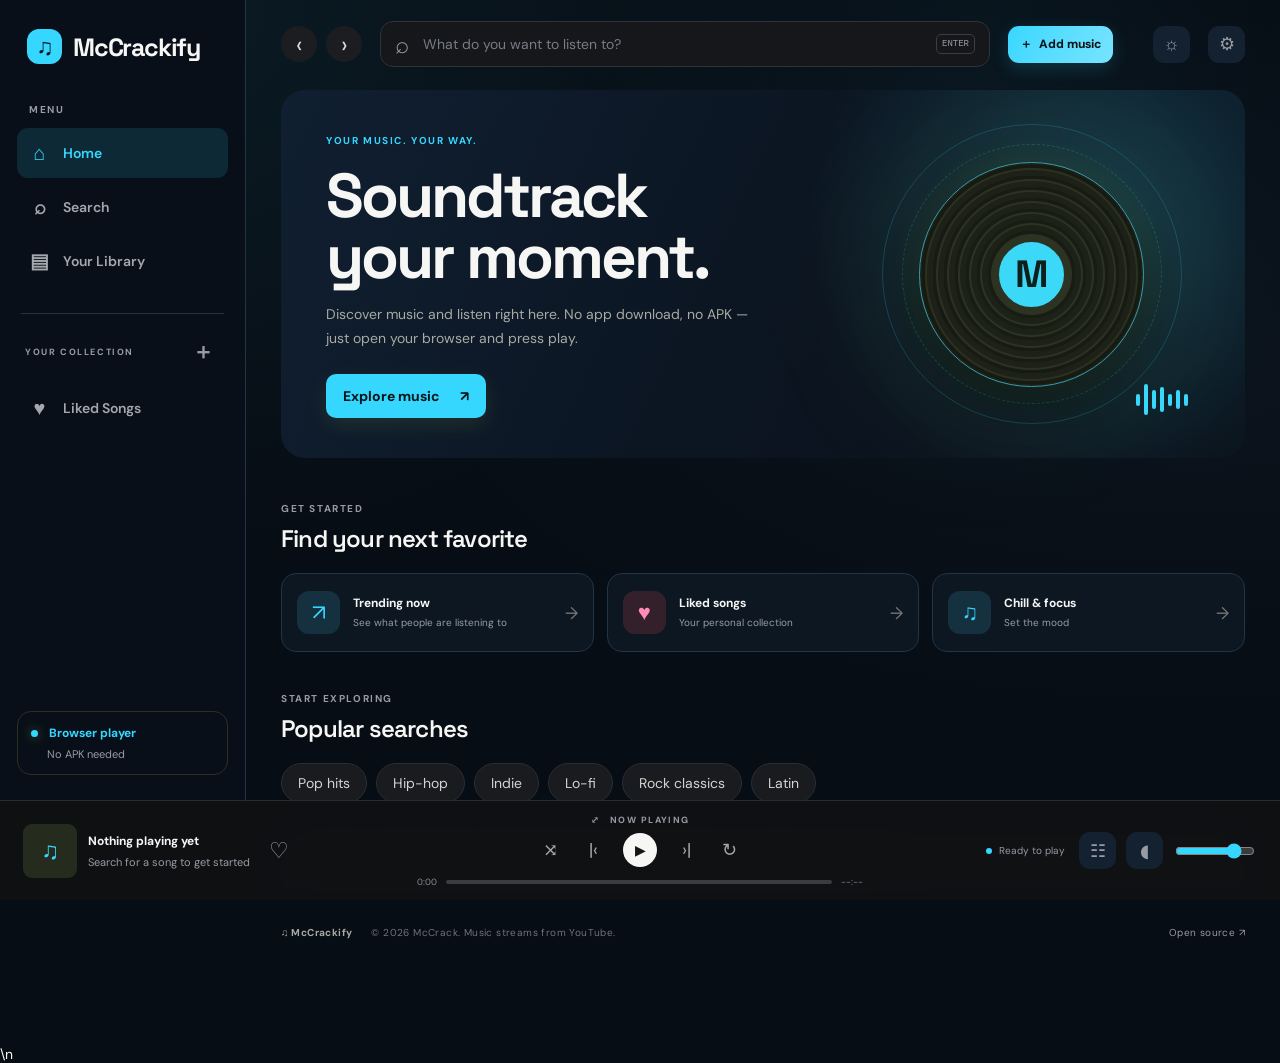
==== web/index.html @ 40b3e988 "Update links for McCrackify repository rename" ====
<!doctype html>
<html lang="en">
<head>
  <meta charset="utf-8">
  <meta name="viewport" content="width=device-width,initial-scale=1">
  <meta name="theme-color" content="#0b0c0e">
  <meta name="description" content="McCrackify — full-length music playback in your browser, powered by YouTube.">
  <title>McCrackify — Music, your way</title>
  <link rel="icon" href="data:image/svg+xml,%3Csvg xmlns=%22http://www.w3.org/2000/svg%22 viewBox=%220 0 64 64%22%3E%3Crect width=%2264%22 height=%2264%22 rx=%2214%22 fill=%22%23c5fa63%22/%3E%3Cpath d=%22M15 46V18h7l10 14 10-14h7v28h-8V31L32 44 23 31v15z%22 fill=%22%230b0c0e%22/%3E%3C/svg%3E">
  <script>
    (function(){
      var isMobile=/Android|iPhone|iPod|Mobile/i.test(navigator.userAgent)||window.matchMedia("(max-width: 760px)").matches;
      var isMobilePage=window.location.pathname.endsWith("mobile.html");
      if(isMobile&&!isMobilePage)window.location.replace(new URL("./mobile.html"+window.location.search+window.location.hash,window.location.href).href);
    })();
  </script>
  <link rel="stylesheet" href="./styles.css">
</head>
<body>
  <div class="app-shell">
    <aside class="sidebar">
      <a class="brand" href="#" aria-label="McCrackify home"><span class="brand-mark">♫</span><span>McCrackify</span></a>
      <div class="nav-label">MENU</div>
      <button class="nav-item active" data-view="home"><span>⌂</span> Home</button>
      <button class="nav-item" data-view="search"><span>⌕</span> Search</button>
      <button class="nav-item" data-view="library"><span>▤</span> Your Library</button>
      <div class="sidebar-divider"></div>
      <div class="library-heading"><span>YOUR COLLECTION</span><button id="new-playlist" title="Create playlist">＋</button></div>
      <button class="nav-item" data-view="liked"><span>♥</span> Liked Songs</button>
      <div id="playlist-list" class="playlist-list"></div>
      <div class="sidebar-note"><span class="status-dot"></span> Browser player <small>No APK needed</small></div>
    </aside>
    <main class="main">
      <header class="topbar">
        <div class="history-buttons"><button id="back" aria-label="Back">‹</button><button id="forward" aria-label="Forward">›</button></div>
        <form id="search-form" class="search-box"><span>⌕</span><input id="search-input" type="search" placeholder="What do you want to listen to?" autocomplete="off"><kbd>ENTER</kbd></form>
        <button id="upload-music-button" class="add-music-button" type="button" title="Upload your own audio">＋ <span>Add music</span></button><input id="upload-file" type="file" accept="audio/*,.mp3,.m4a,.wav,.ogg,.flac" hidden><button id="theme-toggle" class="icon-button" title="Toggle light/dark" aria-label="Toggle light/dark">☼</button><button id="settings-button" class="icon-button" title="Customize McCrackify" aria-label="Customize McCrackify">⚙</button>
      </header>
      <section id="youtube-stage" class="youtube-stage hidden" aria-label="Current music video"><div id="musify-yt-player"></div><p>Full-length music videos powered by YouTube · Use the controls below to manage playback</p></section>
      <section id="home-view" class="view">
        <div class="hero">
          <div class="hero-copy"><span class="eyebrow">YOUR MUSIC. YOUR WAY.</span><h1>Soundtrack<br>your moment.</h1><p>Discover music and listen right here. No app download, no APK — just open your browser and press play.</p><button id="hero-search" class="primary-button">Explore music <span>↗</span></button></div>
          <div class="hero-art" aria-hidden="true"><div class="orbit orbit-one"></div><div class="orbit orbit-two"></div><div class="disc"><div class="disc-label">M</div></div><div class="sound-bars"><i></i><i></i><i></i><i></i><i></i><i></i><i></i></div></div>
          <div class="hero-glow"></div>
        </div>
        <div class="section-heading"><div><span class="eyebrow">GET STARTED</span><h2>Find your next favorite</h2></div></div>
        <div class="quick-grid">
          <button class="quick-card quick-search" data-query="trending music 2026"><span class="quick-icon">↗</span><span><b>Trending now</b><small>See what people are listening to</small></span><span class="quick-arrow">→</span></button>
          <button class="quick-card quick-liked" data-view="liked"><span class="quick-icon heart">♥</span><span><b>Liked songs</b><small>Your personal collection</small></span><span class="quick-arrow">→</span></button>
          <button class="quick-card quick-radio" data-query="lofi chill music mix"><span class="quick-icon">♫</span><span><b>Chill & focus</b><small>Set the mood</small></span><span class="quick-arrow">→</span></button>
        </div>
        <div class="section-heading results-heading"><div><span class="eyebrow">START EXPLORING</span><h2>Popular searches</h2></div></div>
        <div class="chips"><button data-query="pop hits">Pop hits</button><button data-query="hip hop music">Hip-hop</button><button data-query="indie music">Indie</button><button data-query="lofi beats">Lo-fi</button><button data-query="rock classics">Rock classics</button><button data-query="latin music">Latin</button></div>
        <div class="notice"><span>ⓘ</span><p>Music search and playback are powered by external services. Availability can vary by region, video, and browser.</p></div>
      </section>
      <section id="search-view" class="view hidden">
        <div class="page-title"><span class="eyebrow">DISCOVER</span><h1>Search music</h1><p>Search for songs, artists, mixes, and live sessions.</p></div>
        <div id="search-status" class="search-status">Try a song title or artist name above.</div>
        <div id="results" class="results-grid"></div>
      </section>
      <section id="library-view" class="view hidden">
        <div class="page-title"><span class="eyebrow">YOUR SPACE</span><h1>Your Library</h1><p>Your saved songs and playlists stay in this browser.</p></div>
        <div id="library-content"></div>
      </section>
      <section id="liked-view" class="view hidden">
        <div class="liked-hero"><div class="liked-art">♥</div><div><span class="eyebrow">PLAYLIST</span><h1>Liked Songs</h1><p id="liked-count">Songs you save will appear here.</p><button id="play-liked" class="primary-button">▶ Play liked songs</button></div></div>
        <div id="liked-content"></div>
      </section>
      <section id="playlist-view" class="view hidden">
        <div class="page-title"><span class="eyebrow">YOUR COLLECTION</span><h1 id="playlist-title">Playlist</h1><p id="playlist-description">A playlist made for you.</p></div>
        <div id="playlist-content"></div>
      </section>
      <footer class="footer"><span>♫ McCrackify</span><span>© 2026 McCrack. Music streams from YouTube.</span><a href="https://github.com/Patrickmango49/McCrackify" target="_blank" rel="noreferrer">Open source ↗</a></footer>
    </main>
  </div>
  <div id="player" class="player">
    <div class="now-playing"><div id="current-art" class="current-art">♫</div><div class="track-meta"><b id="current-title">Nothing playing yet</b><span id="current-artist">Search for a song to get started</span></div><button id="current-like" class="like-button" title="Like song">♡</button></div>
    <div class="player-center"><button id="expand-player" class="expand-player" title="Expand now playing">⤢ &nbsp; NOW PLAYING</button><div class="player-controls"><button id="shuffle" title="Shuffle">⤨</button><button id="previous" title="Previous">|‹</button><button id="play-pause" class="play-button" title="Play or pause">▶</button><button id="next" title="Next">›|</button><button id="repeat" title="Repeat">↻</button></div><div class="progress-row"><span id="elapsed">0:00</span><div class="progress-track"><div id="progress-fill"></div></div><span id="duration">--:--</span></div></div>
    <div class="player-extra"><span class="audio-status"><i></i><span id="player-status">Ready to play</span></span><button id="queue-button" class="icon-button" title="Show current queue">☷</button><button id="volume-button" class="icon-button" title="Volume">◖</button><input id="volume" type="range" min="0" max="100" value="80" aria-label="Volume"></div>
    <audio id="audio" preload="none" crossorigin="anonymous"></audio>
  </div>
  <dialog id="now-playing-dialog" class="now-playing-dialog" aria-label="Now playing">
    <div id="expanded-ambient-art" class="expanded-ambient-art" aria-hidden="true"></div>
    <div class="expanded-top"><div class="expanded-heading"><span class="eyebrow">MCCRACKIFY · NOW PLAYING</span><h2>Now playing</h2></div><div class="expanded-top-actions"><div class="expanded-mode-switch"><button id="cover-mode" class="mode-button active" type="button">Artwork</button><button id="video-mode" class="mode-button" type="button">Music video</button></div><button id="lyrics-button" class="lyrics-open-button" type="button">♫ Lyrics</button><button id="close-expanded" class="close-expanded" type="button" aria-label="Close full screen player">×</button></div></div>
    <div class="expanded-layout">
      <section class="expanded-cover-wrap"><div class="expanded-art-frame"><img id="expanded-cover" alt="Album artwork"><div id="expanded-cover-placeholder">♫</div><span class="artwork-caption">ALBUM ARTWORK</span></div><div class="expanded-track"><h2 id="expanded-title">Nothing playing yet</h2><p id="expanded-artist">Search for a song to get started</p></div><div class="expanded-progress-row"><span id="expanded-elapsed">0:00</span><div class="expanded-progress-track"><div id="expanded-progress-fill"></div></div><span id="expanded-duration">--:--</span></div><div class="expanded-transport"><button id="expanded-prev" type="button" aria-label="Previous song" title="Previous">|‹</button><button id="expanded-play" class="expanded-play" type="button" aria-label="Play or pause">▶</button><button id="expanded-next" type="button" aria-label="Next song" title="Next">›|</button></div></section>
      <section class="expanded-video-panel expanded-lyrics-panel"><div class="expanded-panel-heading"><div><span class="eyebrow">LYRICS</span><h3 id="lyrics-panel-title">Song lyrics</h3><p id="lyrics-panel-artist" class="lyrics-artist"></p></div><button id="close-inline-lyrics" class="lyrics-open-button" type="button">← Back to player</button></div><div id="lyrics-panel-content" class="lyrics-panel-content" aria-live="polite">Choose a song and tap Lyrics to look it up.</div><p id="lyrics-panel-source" class="lyrics-source">Lyrics provided by LRCLIB when available</p></section>
      <section class="expanded-video-panel"><div class="expanded-panel-heading"><div><span class="eyebrow">VISUAL MODE</span><h3>Music video</h3></div></div><div id="expanded-stage-slot"><div class="video-empty-state"><div class="video-empty-icon">▶</div><h3>Your music video lives here</h3><p>Switch to Music video when you want to watch. Your player stays tucked away otherwise.</p><button type="button" id="open-video-mode" class="video-open-button">Watch music video <span>↗</span></button></div></div><p class="expanded-hint">Music videos play through YouTube’s official embedded player. Some videos may not allow embedding.</p></section>
    </div>
  </dialog>
  <dialog id="lyrics-dialog" class="lyrics-dialog" aria-label="Song lyrics"><div class="dialog-top"><div><span class="eyebrow">NOW PLAYING</span><h2 id="lyrics-title">Lyrics</h2><p id="lyrics-artist" class="lyrics-artist"></p></div><button id="close-lyrics" class="icon-button" aria-label="Close lyrics">×</button></div><div id="lyrics-content" class="lyrics-content">Choose a song to look up lyrics.</div><p id="lyrics-source" class="lyrics-source">Lyrics from LRCLIB when available</p></dialog>
  <dialog id="settings-dialog" class="settings-dialog"><div class="dialog-top"><div><span class="eyebrow">MAKE IT YOURS</span><h2>Customize McCrackify</h2></div><button id="close-settings" class="icon-button" aria-label="Close settings">×</button></div><section class="setting-section"><h3>Accent color</h3><p>Choose the highlight color used across the player.</p><div class="swatch-row"><button class="swatch" data-accent="#36d7ff" data-ink="#07151a" aria-label="Cyan blue"></button><button class="swatch" data-accent="#4d8dff" data-ink="#071020" aria-label="Electric blue"></button><button class="swatch" data-accent="#9b8cff" data-ink="#120e20" aria-label="Purple"></button><button class="swatch" data-accent="#ff82bd" data-ink="#210d18" aria-label="Pink"></button><button class="swatch" data-accent="#c5fa63" data-ink="#15190d" aria-label="Lime"></button><button class="swatch" data-accent="#ffb454" data-ink="#211507" aria-label="Amber"></button></div></section><section class="setting-section"><h3>Custom accent</h3><p>Pick any highlight color.</p><input id="custom-accent" class="color-input" type="color" value="#36d7ff" aria-label="Custom accent color"></section><section class="setting-section"><h3>Appearance</h3><div class="setting-options"><button class="setting-choice" data-appearance="dark">Dark</button><button class="setting-choice" data-appearance="light">Light</button></div></section><section class="setting-section"><h3>Layout density</h3><p>Choose more breathing room or a tighter layout.</p><div class="setting-options"><button class="setting-choice" data-density="comfortable">Comfortable</button><button class="setting-choice" data-density="compact">Compact</button></div></section><section class="setting-section"><h3>Motion</h3><div class="setting-options"><button class="setting-choice" data-motion="on">Animations on</button><button class="setting-choice" data-motion="off">Reduce animations</button></div></section><section class="setting-section"><h3>Music-reactive ambience</h3><p>Soft animated glow while music is playing. It reacts to playback state, not raw YouTube audio.</p><div class="setting-options"><button class="setting-choice" data-visuals="on">Visuals on</button><button class="setting-choice" data-visuals="off">Visuals off</button></div></section><section class="setting-section"><h3>Artwork glow</h3><div class="setting-options"><button class="setting-choice" data-art-glow="on">Glow on</button><button class="setting-choice" data-art-glow="off">Glow off</button></div></section><section class="setting-section"><h3>Ambient background</h3><p>Choose the atmosphere behind your music.</p><div class="setting-options"><button class="setting-choice" data-backdrop="aurora">Aurora</button><button class="setting-choice" data-backdrop="midnight">Midnight</button><button class="setting-choice" data-backdrop="ember">Ember</button></div></section><section class="setting-section"><h3>Full-screen artwork size</h3><p>Choose a balanced layout or larger cover art.</p><div class="setting-options"><button class="setting-choice" data-player-scale="balanced">Balanced</button><button class="setting-choice" data-player-scale="large">Large artwork</button></div></section><section class="setting-section"><h3>Background palette</h3><div class="setting-options"><button class="setting-choice" data-backdrop="aurora">Aurora</button><button class="setting-choice" data-backdrop="midnight">Midnight</button><button class="setting-choice" data-backdrop="ember">Ember</button><button class="setting-choice" data-backdrop="ocean">Ocean</button><button class="setting-choice" data-backdrop="rose">Rose</button><button class="setting-choice" data-backdrop="mono">Monochrome</button></div></section><section class="setting-section"><h3>Card shape</h3><div class="setting-options"><button class="setting-choice" data-card-style="soft">Rounded</button><button class="setting-choice" data-card-style="sharp">Sharper</button></div></section><section class="setting-section"><h3>Interface text size</h3><div class="setting-options"><button class="setting-choice" data-font-size="small">Small</button><button class="setting-choice" data-font-size="normal">Normal</button><button class="setting-choice" data-font-size="large">Large</button></div></section><section class="setting-section"><h3>Top bar style</h3><div class="setting-options"><button class="setting-choice" data-header-style="gradient">Gradient</button><button class="setting-choice" data-header-style="glass">Glass</button><button class="setting-choice" data-header-style="minimal">Minimal</button></div></section><button id="reset-customization" class="secondary-button reset-customization">Reset to default</button></dialog>
  <dialog id="playlist-dialog"><form method="dialog" id="playlist-form"><div class="dialog-top"><h2>Create playlist</h2><button class="icon-button" value="cancel" aria-label="Close">×</button></div><label for="playlist-name">Playlist name</label><input id="playlist-name" maxlength="50" placeholder="Late night favorites" required><div class="dialog-actions"><button value="cancel" class="secondary-button">Cancel</button><button id="create-playlist" value="default" class="primary-button">Create</button></div></form></dialog>
  <dialog id="upload-dialog" class="upload-dialog"><form id="upload-form"><div class="dialog-top"><div><span class="eyebrow">YOUR MUSIC</span><h2>Add your own song</h2></div><button id="cancel-upload" class="icon-button" type="button" aria-label="Cancel upload">×</button></div><p class="upload-note">Choose an audio file, edit its title and artist, and optionally add custom cover art. Uploaded audio and its custom metadata are saved in this browser on this device.</p><label for="upload-title">Song title</label><input id="upload-title" class="upload-field" maxlength="160" required><label for="upload-artist">Artist / author</label><input id="upload-artist" class="upload-field" maxlength="160" required><label for="upload-album">Album / collection</label><input id="upload-album" class="upload-field" maxlength="160" placeholder="Optional"><label for="upload-artwork">Cover artwork</label><input id="upload-artwork" class="upload-field" type="file" accept="image/*"><img id="upload-art-preview" class="upload-art-preview hidden" alt="Selected cover preview"><div class="dialog-actions"><button id="cancel-upload-secondary" class="secondary-button" type="button">Cancel</button><button class="primary-button upload-submit" type="submit">Add to queue</button></div></form></dialog>\n  <dialog id="queue-dialog"><div class="dialog-top"><div><h2>Up next</h2><p class="queue-subtitle">Reorder upcoming tracks or remove them from your queue.</p></div><div class="queue-header-actions"><button id="clear-queue" class="secondary-button" type="button">Clear upcoming</button><button id="close-queue" class="icon-button" type="button" aria-label="Close queue">×</button></div></div><div id="queue-content"></div></dialog>
  <div id="toast" role="status" aria-live="polite"></div>
  <script src="./app.js"></script>
</body>
</html>
---- web/styles.css ----
@import url('https://fonts.googleapis.com/css2?family=DM+Sans:wght@400;500;600;700&family=Space+Grotesk:wght@400;500;600;700&display=swap');
:root{color-scheme:dark;--bg:#0b0c0e;--panel:#121417;--panel2:#191b20;--text:#f6f6f4;--muted:#989ba4;--line:#282b31;--accent:#c5fa63;--accent-ink:#15190d;--radius:20px;--sidebar:246px}*{box-sizing:border-box}body{margin:0;background:var(--bg);color:var(--text);font-family:'DM Sans',sans-serif;font-size:14px}button,input{font:inherit}button{cursor:pointer;color:inherit;border:0}button:focus-visible,input:focus-visible{outline:2px solid var(--accent);outline-offset:3px}.app-shell{display:grid;grid-template-columns:var(--sidebar) minmax(0,1fr);min-height:100vh;padding-bottom:98px}.sidebar{position:fixed;inset:0 auto 98px 0;width:var(--sidebar);height:calc(100vh - 96px);background:#0e0f11;border-right:1px solid var(--line);padding:29px 17px;display:flex;flex-direction:column;z-index:4}.brand{display:flex;align-items:center;gap:11px;text-decoration:none;color:var(--text);font:700 25px 'Space Grotesk',sans-serif;letter-spacing:-1.2px;margin:0 10px 39px}.brand-mark{display:grid;place-items:center;width:35px;height:35px;border-radius:12px;background:var(--accent);color:#14180d;font-size:23px}.nav-label,.library-heading,.eyebrow{font-size:10px;font-weight:700;letter-spacing:1.6px;color:var(--muted)}.nav-label{margin:0 12px 10px}.nav-item{display:flex;align-items:center;gap:14px;width:100%;padding:12px 13px;border-radius:11px;text-align:left;color:#a5a7ad;background:transparent;font-weight:600;transition:background .18s,color .18s;margin:2px 0}.nav-item>span{width:19px;text-align:center;font-size:20px}.nav-item:hover,.nav-item.active{background:#20231e;color:var(--accent)}.sidebar-divider{height:1px;background:var(--line);margin:25px 4px 22px}.library-heading{display:flex;align-items:center;justify-content:space-between;margin:0 8px 13px;font-size:9px}.library-heading button{background:transparent;color:var(--muted);font-size:22px}.playlist-list{overflow:auto}.playlist-list button{display:block;width:100%;text-align:left;padding:10px 11px;background:transparent;color:var(--muted);border-radius:9px;white-space:nowrap;overflow:hidden;text-overflow:ellipsis}.playlist-list button:hover{background:var(--panel2);color:var(--text)}.sidebar-note{margin-top:auto;border:1px solid #2b3024;border-radius:14px;padding:13px;color:var(--accent);font-size:12px;font-weight:700}.sidebar-note small{display:block;color:var(--muted);font-size:11px;font-weight:400;margin:6px 0 0 16px}.status-dot{display:inline-block;width:7px;height:7px;border-radius:50%;background:var(--accent);margin-right:8px;box-shadow:0 0 12px #c5fa6366}.main{grid-column:2;min-width:0;padding:0 35px;max-width:1800px;width:100%;margin:0 auto}.topbar{height:88px;display:flex;align-items:center;gap:18px;position:sticky;top:0;background:linear-gradient(var(--bg) 70%,transparent);z-index:3}.history-buttons{display:flex;gap:9px}.history-buttons button{width:36px;height:36px;border-radius:50%;background:#1b1d21;color:#ddd;font-size:24px}.search-box{height:46px;max-width:610px;flex:1;display:flex;align-items:center;gap:12px;border:1px solid #303239;background:#15171a;border-radius:13px;padding:0 14px;color:var(--muted)}.search-box>span{font-size:24px}.search-box input{min-width:0;flex:1;background:transparent;border:0;outline:0;color:var(--text)}.search-box input::placeholder{color:#777b84}.search-box kbd{font-size:9px;border:1px solid #3b3d42;border-radius:5px;padding:4px 5px}.icon-button{display:grid;place-items:center;width:37px;height:37px;background:var(--panel2);border-radius:11px;color:var(--muted);font-size:18px}.icon-button:hover{color:var(--accent)}#theme-toggle{margin-left:auto}.youtube-stage{position:relative;width:min(100%,760px);margin:0 auto 24px;padding:12px;border:1px solid var(--line);border-radius:16px;background:var(--panel);overflow:hidden}.youtube-stage #musify-yt-player{width:100%;aspect-ratio:16/9;background:#050505;border-radius:10px;overflow:hidden}.youtube-stage iframe{display:block;width:100%!important;height:auto!important;aspect-ratio:16/9;border:0}.youtube-stage p{font-size:10px;color:var(--muted);margin:9px 2px 1px}.youtube-stage.hidden{display:none!important}.view{min-height:calc(100vh - 195px);animation:enter .25s ease}@keyframes enter{from{opacity:.6;transform:translateY(4px)}to{opacity:1;transform:translateY(0)}}.hidden{display:none!important}.hero{position:relative;min-height:340px;overflow:hidden;display:flex;align-items:center;border-radius:24px;background:linear-gradient(110deg,#20251b 0%,#171b16 49%,#10120f 100%);padding:40px 45px;margin:2px 0 40px}.hero-copy{position:relative;z-index:1;max-width:510px}.hero-copy .eyebrow{color:var(--accent)}h1,h2,p{margin-top:0}.hero h1,.page-title h1,.liked-hero h1{font:700 clamp(38px,5vw,62px)/.99 'Space Grotesk',sans-serif;letter-spacing:-3px;margin:17px 0 15px}.hero p,.page-title p{max-width:430px;color:#a8aaa3;line-height:1.7;font-size:14px}.primary-button{display:inline-flex;align-items:center;gap:20px;background:var(--accent);color:var(--accent-ink);border-radius:10px;padding:13px 17px;font-weight:700;margin-top:10px;box-shadow:0 7px 22px #c5fa631a}.primary-button:hover{filter:brightness(1.08);transform:translateY(-1px)}.hero-art{position:absolute;right:5%;top:50%;transform:translateY(-50%);width:330px;height:290px;display:grid;place-items:center}.disc{width:225px;height:225px;border-radius:50%;background:repeating-radial-gradient(circle at center,#161815 0 5px,#252920 6px 7px,#10110f 8px 11px);border:1px solid #68704e;box-shadow:0 20px 60px #0009,0 0 45px #c5fa631c;display:grid;place-items:center;animation:spin 22s linear infinite}.disc-label{display:grid;place-items:center;width:79px;height:79px;border-radius:50%;background:var(--accent);color:#111;font:700 38px 'Space Grotesk',sans-serif;border:7px solid #252920}.orbit{position:absolute;border:1px solid #a3d45b2e;border-radius:50%;width:300px;height:300px}.orbit-two{width:260px;height:260px;border-style:dashed;animation:spin 40s linear infinite reverse}.sound-bars{position:absolute;bottom:2px;right:9px;display:flex;align-items:center;gap:4px;height:35px}.sound-bars i{width:4px;border-radius:5px;background:var(--accent);height:35%;animation:wave .8s ease-in-out infinite alternate}.sound-bars i:nth-child(2n){height:90%;animation-delay:.2s}.sound-bars i:nth-child(3n){height:55%;animation-delay:.4s}.sound-bars i:nth-child(4n){height:72%;animation-delay:.1s}@keyframes wave{to{transform:scaleY(.35)}}@keyframes spin{to{transform:rotate(360deg)}}.hero-glow{position:absolute;width:350px;height:350px;right:4%;background:#b9f75e0c;filter:blur(60px);border-radius:50%}.section-heading{display:flex;justify-content:space-between;align-items:end;margin:0 0 19px}.section-heading h2{font:600 24px 'Space Grotesk',sans-serif;letter-spacing:-.8px;margin:7px 0 0}.quick-grid{display:grid;grid-template-columns:repeat(3,minmax(0,1fr));gap:13px}.quick-card{display:flex;align-items:center;gap:13px;text-align:left;padding:17px 15px;border:1px solid var(--line);background:var(--panel);border-radius:15px;min-width:0;transition:transform .2s,border-color .2s}.quick-card:hover{transform:translateY(-3px);border-color:#596447}.quick-icon{flex:none;display:grid;place-items:center;width:43px;height:43px;border-radius:12px;background:#2c3820;color:var(--accent);font-size:22px}.quick-icon.heart{background:#34202b;color:#ff8db4}.quick-card>span:nth-child(2){min-width:0}.quick-card b,.quick-card small{display:block}.quick-card b{font-size:12px;margin-bottom:5px}.quick-card small{color:var(--muted);font-size:10px;line-height:1.4}.quick-arrow{margin-left:auto;color:#777;font-size:17px}.results-heading{margin-top:36px}.chips{display:flex;gap:9px;flex-wrap:wrap}.chips button{padding:10px 16px;border-radius:30px;background:#191b1f;border:1px solid #2b2d32;color:#d3d4d0}.chips button:hover{border-color:var(--accent);color:var(--accent)}.notice{display:flex;align-items:start;gap:11px;margin:32px 0 10px;padding:13px 15px;border-radius:12px;background:#121511;color:var(--muted);font-size:11px;line-height:1.6}.notice span{color:var(--accent);font-size:17px}.notice p{margin:0}.page-title{padding:33px 0 22px}.page-title h1{font-size:48px;margin:10px 0}.page-title p{margin-bottom:0}.search-status{color:var(--muted);padding:8px 0 20px}.results-grid{display:grid;grid-template-columns:repeat(auto-fill,minmax(175px,1fr));gap:17px}.song-card{min-width:0;padding:13px;border:1px solid transparent;background:#141619;border-radius:16px;transition:.18s}.song-card:hover{background:#1a1d20;border-color:#343a2a}.song-art{width:100%;aspect-ratio:1;object-fit:cover;border-radius:11px;background:#272b24;display:grid;place-items:center;color:var(--accent);font-size:42px;overflow:hidden}.song-art img{width:100%;height:100%;object-fit:cover}.song-title{font-weight:700;margin:12px 0 5px;white-space:nowrap;overflow:hidden;text-overflow:ellipsis}.song-subtitle{color:var(--muted);font-size:12px;white-space:nowrap;overflow:hidden;text-overflow:ellipsis}.song-card-bottom{display:flex;align-items:center;justify-content:space-between;margin-top:12px}.song-card-bottom button{width:34px;height:34px;border-radius:50%;background:var(--accent);color:#14180d;font-weight:700}.song-card-bottom .small-like{background:transparent;color:var(--muted);font-size:19px}.song-card-bottom .small-like.liked{color:#ff8db4}.empty-state{padding:30px 0;color:var(--muted);line-height:1.7}.liked-hero{display:flex;align-items:center;gap:26px;padding:36px;border-radius:20px;background:linear-gradient(110deg,#29283b,#15151d);margin:15px 0 27px}.liked-art{width:150px;height:150px;flex:none;display:grid;place-items:center;border-radius:16px;background:linear-gradient(135deg,#a4f45a,#6c72ed);font-size:65px;box-shadow:0 12px 35px #0005}.liked-hero h1{font-size:48px;margin:10px 0}.liked-hero p{color:var(--muted)}.track-row{display:grid;grid-template-columns:36px 45px minmax(0,1fr) minmax(70px,auto) 35px;align-items:center;gap:13px;padding:9px 11px;border-radius:10px}.track-row:hover{background:#191b1e}.track-number{color:var(--muted);text-align:center}.track-row img{width:45px;height:45px;object-fit:cover;border-radius:7px;background:#272b24}.track-row .track-name{font-weight:600;white-space:nowrap;overflow:hidden;text-overflow:ellipsis}.track-row .track-by{font-size:11px;color:var(--muted);margin-top:4px;white-space:nowrap;overflow:hidden;text-overflow:ellipsis}.track-row .row-actions{display:flex;gap:6px}.row-actions button{background:transparent;color:var(--muted);font-size:17px}.footer{display:flex;align-items:center;gap:19px;padding:27px 0 8px;color:#70737b;font-size:10px;letter-spacing:.4px}.footer span:first-child{font-weight:700;color:#a9aaa4}.footer a{color:var(--muted);text-decoration:none;margin-left:auto}.player{position:fixed;z-index:8;bottom:0;left:0;right:0;min-height:91px;background:#101113f5;backdrop-filter:blur(24px);border-top:1px solid #2a2c30;display:grid;grid-template-columns:minmax(180px,1fr) minmax(250px,1.2fr) minmax(180px,1fr);align-items:center;gap:22px;padding:12px 23px}.now-playing{display:flex;align-items:center;gap:11px;min-width:0}.current-art{width:54px;height:54px;flex:none;display:grid;place-items:center;background:#252b1d;color:var(--accent);border-radius:9px;font-size:24px;overflow:hidden}.current-art img{width:100%;height:100%;object-fit:cover}.track-meta{min-width:0}.track-meta b,.track-meta span{display:block;white-space:nowrap;overflow:hidden;text-overflow:ellipsis}.track-meta b{font-size:12px;margin-bottom:6px}.track-meta span{font-size:11px;color:var(--muted)}.like-button{background:transparent;color:var(--muted);font-size:22px;margin-left:2px}.like-button.liked{color:#ff8db4}.player-center{width:100%;max-width:470px;justify-self:center}.player-controls{display:flex;align-items:center;justify-content:center;gap:19px;margin-bottom:9px}.player-controls button{background:transparent;color:#a6a8a3;font-size:18px}.player-controls button:hover,.player-controls button.active{color:var(--accent)}.player-controls .play-button{display:grid;place-items:center;width:34px;height:34px;border-radius:50%;background:var(--text);color:#151515;font-size:14px}.progress-row{display:flex;align-items:center;gap:9px;color:#888b91;font-size:9px}.progress-track{height:4px;flex:1;background:#3a3c40;border-radius:9px;overflow:hidden;cursor:pointer}.progress-track div{width:0;height:100%;background:var(--accent);border-radius:9px}.player-extra{display:flex;align-items:center;justify-content:flex-end;gap:10px}.audio-status{display:flex;align-items:center;gap:7px;color:var(--muted);font-size:10px;margin-right:4px}.audio-status i{width:6px;height:6px;background:var(--accent);border-radius:50%}#volume{width:80px;accent-color:var(--accent)}dialog{width:min(420px,calc(100% - 32px));background:#17191d;color:var(--text);border:1px solid #34373d;border-radius:18px;padding:22px;box-shadow:0 20px 100px #000b}dialog::backdrop{background:#000a;backdrop-filter:blur(5px)}.dialog-top{display:flex;align-items:center;justify-content:space-between;margin-bottom:22px}.dialog-top h2{font:600 23px 'Space Grotesk',sans-serif;margin:0}.dialog-top .icon-button{font-size:22px}.dialog-top~label{display:block;color:var(--muted);font-size:12px;margin-bottom:8px}#playlist-name{width:100%;padding:13px;border:1px solid #3b3d42;background:#101113;color:var(--text);border-radius:9px;outline:0}.dialog-actions{display:flex;justify-content:flex-end;gap:10px;margin-top:22px}.secondary-button{background:#2a2c30;color:var(--text);border-radius:9px;padding:12px 15px}#toast{position:fixed;z-index:20;bottom:112px;left:50%;transform:translate(-50%,12px);opacity:0;pointer-events:none;background:#f3f4ee;color:#171813;border-radius:10px;padding:12px 17px;font-weight:600;font-size:12px;box-shadow:0 9px 35px #0005;transition:.2s}#toast.show{opacity:1;transform:translate(-50%,0)}#queue-content{max-height:55vh;overflow:auto}
body.light{color-scheme:light;--bg:#f5f6f2;--panel:#fff;--panel2:#e9ebe5;--text:#181a16;--muted:#70746b;--line:#dedfd9}.light .sidebar{background:#f0f1ec}.light .topbar{background:linear-gradient(var(--bg) 70%,transparent)}.light .search-box,.light .song-card{background:#fff;border-color:#e1e3dc}.light .hero{background:linear-gradient(110deg,#e8efdc,#e0e7d7,#f0f1e9)}.light .hero p{color:#666b5f}.light .hero .eyebrow{color:#587d1d}.light .nav-item:hover,.light .nav-item.active{background:#e2e9d8}.light .player{background:#f9faf6f2}.light .quick-card{background:#fff;border-color:#e1e3dc}.light .chips button{background:#fff;border-color:#dedfd9;color:#333}.light .notice{background:#ecefe6}.light .liked-hero{background:linear-gradient(110deg,#e4e2f4,#eeedf5)}.light .track-row:hover{background:#eceee8}.light .history-buttons button{background:#e2e4dc;color:#333}
@media(max-width:1100px){:root{--sidebar:210px}.main{padding:0 24px}.hero-art{right:-5%;opacity:.75}.hero-copy{max-width:55%}.player{grid-template-columns:minmax(160px,1fr) minmax(230px,1.1fr) minmax(110px,.7fr);gap:12px}.audio-status{display:none}.player-extra{gap:5px}#volume{width:55px}.quick-grid{grid-template-columns:1fr 1fr}.quick-card:last-child{display:none}}
@media(max-width:760px){.app-shell{display:block;padding-bottom:150px}.sidebar{position:fixed;top:auto;bottom:85px;left:10px;right:10px;width:auto;height:58px;border:1px solid #303238;border-radius:17px;background:#111214f2;backdrop-filter:blur(20px);padding:5px 8px;display:flex;flex-direction:row;justify-content:space-around;align-items:center}.brand,.nav-label,.sidebar-divider,.library-heading,.playlist-list,.sidebar-note{display:none}.nav-item{width:auto;flex:1;justify-content:center;gap:5px;flex-direction:column;padding:6px 3px;font-size:9px;margin:0}.nav-item>span{font-size:18px;width:auto}.main{padding:0 16px}.topbar{height:72px;gap:8px}.history-buttons{display:none}.search-box{height:43px;padding:0 10px}.search-box kbd{display:none}#theme-toggle{flex:none}.hero{min-height:360px;padding:28px 24px;align-items:flex-start}.hero-copy{max-width:100%;padding-top:5px}.hero h1{font-size:47px;letter-spacing:-2px}.hero p{max-width:340px;font-size:12px}.hero-art{width:200px;height:180px;top:auto;bottom:-32px;right:0;transform:none;opacity:.4}.disc{width:150px;height:150px}.disc-label{width:52px;height:52px;font-size:26px;border-width:5px}.orbit{width:200px;height:200px}.orbit-two{width:170px;height:170px}.quick-grid{grid-template-columns:1fr}.quick-card:last-child{display:flex}.section-heading h2{font-size:21px}.page-title h1{font-size:42px}.liked-hero{padding:22px;gap:17px}.liked-art{width:92px;height:92px;font-size:42px}.liked-hero h1{font-size:32px;letter-spacing:-1.5px}.liked-hero p{font-size:11px}.liked-hero .primary-button{padding:10px 12px}.results-grid{grid-template-columns:repeat(2,minmax(0,1fr));gap:10px}.song-card{padding:9px}.player{bottom:0;min-height:83px;display:grid;grid-template-columns:minmax(0,1fr) auto;gap:4px 10px;padding:9px 12px}.now-playing{grid-column:1;grid-row:1}.current-art{width:45px;height:45px}.track-meta b{font-size:11px}.track-meta span{font-size:10px}.like-button{font-size:19px}.player-center{grid-column:2;grid-row:1;max-width:none;width:auto}.player-controls{gap:12px;margin:0}.player-controls button{font-size:15px}.player-controls #shuffle,.player-controls #previous,.player-controls #next,.player-controls #repeat{display:none}.player-controls .play-button{width:38px;height:38px}.progress-row{grid-column:1 / -1;grid-row:2;gap:7px}.player-extra{display:none}.footer{gap:10px;flex-wrap:wrap}.footer span:nth-child(2){display:none}.track-row{grid-template-columns:22px 40px minmax(0,1fr) 30px;gap:8px;padding:8px 3px}.track-row img{width:40px;height:40px}.track-row .row-actions button{font-size:15px}.track-row .row-actions button:first-child{display:none}}
@media(prefers-reduced-motion:reduce){*,*::before,*::after{animation-duration:.01ms!important;animation-iteration-count:1!important;scroll-behavior:auto!important;transition-duration:.01ms!important}}
/* McCrackify cyan/blue visual refresh + expanded player and personalization */
:root{--accent:#36d7ff;--accent-ink:#07151a;--bg:#070d14;--panel:#0d1722;--panel2:#132131;--line:#213548}
.sidebar{background:#080f18}.nav-item:hover,.nav-item.active{background:color-mix(in srgb,var(--accent) 13%,transparent)}.brand-mark,.primary-button,.song-card-bottom button{background:var(--accent);color:var(--accent-ink)}.hero{background:radial-gradient(circle at 85% 35%,color-mix(in srgb,var(--accent) 20%,transparent),transparent 34%),linear-gradient(115deg,#101f31,#0b1420 58%,#0a111b)}.hero-copy .eyebrow{color:var(--accent)}.disc{border-color:color-mix(in srgb,var(--accent) 60%,#334)}.disc-label{background:var(--accent);color:var(--accent-ink)}.orbit{border-color:color-mix(in srgb,var(--accent) 20%,transparent)}.sound-bars i,.status-dot,.audio-status i{background:var(--accent)}.quick-icon{background:color-mix(in srgb,var(--accent) 13%,#101722);color:var(--accent)}.notice{background:color-mix(in srgb,var(--accent) 6%,var(--panel))}.current-art{cursor:pointer}.current-art:hover{outline:2px solid var(--accent);outline-offset:2px}.expand-player{display:block;margin:0 auto 6px;background:transparent;color:var(--muted);font-size:9px;font-weight:700;letter-spacing:1.4px}.expand-player:hover{color:var(--accent)}
.song-art{border:0;padding:0;cursor:pointer;position:relative}.song-art:after{content:'⤢';position:absolute;right:9px;bottom:9px;width:30px;height:30px;display:grid;place-items:center;border-radius:50%;background:#07121dcc;color:white;opacity:0;transition:opacity .2s}.song-card:hover .song-art:after{opacity:1}
.now-playing-dialog{width:100vw;height:100dvh;max-width:none;max-height:none;margin:0;padding:clamp(18px,4vw,48px);border:0;border-radius:0;background:radial-gradient(circle at 50% 25%,color-mix(in srgb,var(--accent) 18%,#101c2b),#070b11 65%);color:var(--text);overflow:auto}.now-playing-dialog[open]{display:flex;flex-direction:column}.expanded-top{display:flex;justify-content:space-between;align-items:center;flex:none}.expanded-top .eyebrow{color:var(--accent)}.expanded-layout{display:grid;grid-template-columns:minmax(0,1fr) minmax(0,1fr);align-items:center;gap:clamp(24px,6vw,90px);width:min(1200px,100%);margin:auto}.expanded-cover-wrap{min-width:0;display:flex;flex-direction:column;align-items:center;gap:22px}.expanded-cover-wrap img{width:min(42vw,500px);aspect-ratio:1;object-fit:cover;border-radius:24px;box-shadow:0 25px 90px #0008;animation:cover-enter .35s ease}.expanded-cover-wrap img[hidden],#expanded-cover-placeholder[hidden]{display:none}.expanded-cover-wrap #expanded-cover-placeholder{width:min(42vw,500px);aspect-ratio:1;display:grid;place-items:center;border-radius:24px;background:linear-gradient(135deg,color-mix(in srgb,var(--accent) 25%,#101722),#111a27);font-size:clamp(80px,12vw,170px);color:var(--accent)}.expanded-track{text-align:center;max-width:500px}.expanded-track h2{font:700 clamp(24px,3vw,38px)/1.1 'Space Grotesk',sans-serif;margin:0 0 9px;overflow-wrap:anywhere}.expanded-track p{color:var(--muted);margin:0}.expanded-video-panel{min-width:0}.expanded-mode-switch{display:flex;gap:8px;margin-bottom:16px;padding:5px;border:1px solid var(--line);background:#080f18;border-radius:13px;width:max-content}.mode-button{background:transparent;color:var(--muted);padding:10px 16px;border-radius:9px;font-weight:700}.mode-button.active{background:var(--accent);color:var(--accent-ink)}#expanded-stage-slot .youtube-stage{width:100%;margin:0;border-color:color-mix(in srgb,var(--accent) 35%,var(--line))}#expanded-stage-slot .youtube-stage p{font-size:11px}.expanded-hint{color:var(--muted);font-size:11px;line-height:1.6;margin:12px 2px}.expanded-cover-wrap.cover-only{grid-column:1/-1}.expanded-cover-wrap.cover-only img,.expanded-cover-wrap.cover-only #expanded-cover-placeholder{width:min(60vh, min(70vw,620px))}.expanded-cover-wrap.cover-only+.expanded-video-panel{display:none}@keyframes cover-enter{from{opacity:.6;transform:scale(.97)}to{opacity:1;transform:scale(1)}}
.settings-dialog{width:min(540px,calc(100% - 28px));max-height:85vh;overflow:auto}.settings-dialog .dialog-top{align-items:flex-start}.settings-dialog .dialog-top h2{margin:7px 0 0;font-size:25px}.setting-section{border-top:1px solid var(--line);padding:18px 0}.setting-section h3{margin:0 0 6px;font-size:14px}.setting-section p{color:var(--muted);font-size:12px;margin:0 0 13px}.swatch-row,.setting-options{display:flex;flex-wrap:wrap;gap:10px}.swatch{width:34px;height:34px;border-radius:50%;background:var(--swatch);border:3px solid transparent;outline:1px solid #59636d;outline-offset:2px}.swatch[data-accent="#36d7ff"]{background:#36d7ff}.swatch[data-accent="#4d8dff"]{background:#4d8dff}.swatch[data-accent="#9b8cff"]{background:#9b8cff}.swatch[data-accent="#ff82bd"]{background:#ff82bd}.swatch[data-accent="#c5fa63"]{background:#c5fa63}.swatch[data-accent="#ffb454"]{background:#ffb454}.swatch.selected{outline:3px solid var(--accent);outline-offset:3px}.setting-choice{padding:10px 13px;border:1px solid var(--line);border-radius:10px;background:var(--panel2);color:var(--text)}.setting-choice.selected{border-color:var(--accent);color:var(--accent);background:color-mix(in srgb,var(--accent) 10%,var(--panel2))}.reset-customization{width:100%;margin-top:3px}
body.compact-layout .song-card{padding:8px;border-radius:11px}body.compact-layout .results-grid{gap:9px}body.compact-layout .quick-card{padding:11px}body.reduce-motion *,body.reduce-motion *:before,body.reduce-motion *:after{animation:none!important;transition:none!important;scroll-behavior:auto!important}
.light .now-playing-dialog{background:radial-gradient(circle at 50% 25%,color-mix(in srgb,var(--accent) 13%,#fff),#f4f7fa 70%)}.light .expanded-mode-switch{background:#fff}.light .setting-choice{background:#fff}.light .hero{background:radial-gradient(circle at 85% 35%,color-mix(in srgb,var(--accent) 18%,transparent),transparent 34%),linear-gradient(115deg,#e6f5fa,#e8edf5 58%,#f0f3f7)}
@media(max-width:760px){.expanded-layout{grid-template-columns:1fr;gap:20px;margin:22px auto}.expanded-cover-wrap img,.expanded-cover-wrap #expanded-cover-placeholder{width:min(65vw,300px)}.expanded-track h2{font-size:24px}.expanded-video-panel{width:100%}.expanded-cover-wrap.cover-only img,.expanded-cover-wrap.cover-only #expanded-cover-placeholder{width:min(72vw,55vh)}.expand-player{font-size:8px;margin-bottom:3px}.player-center{display:flex;flex-direction:column;align-items:center}.player-controls{margin:0}.now-playing-dialog{padding:16px}.expanded-mode-switch{margin:0 auto 12px}}

/* Refined full-screen Now Playing */
#youtube-stage.hidden{display:none!important}
.now-playing-dialog{position:fixed;inset:0;width:100vw;height:100dvh;max-width:none;max-height:none;margin:0;padding:clamp(18px,3.3vw,48px);border:0;border-radius:0;overflow:auto;box-sizing:border-box;background:radial-gradient(ellipse at 20% 15%,color-mix(in srgb,var(--accent) 15%,#111b2a),transparent 48%),linear-gradient(135deg,#0b111b,#080d14 65%);color:var(--text)}
.now-playing-dialog::backdrop{background:#02060bd9;backdrop-filter:blur(16px)}.now-playing-dialog[open]{display:flex;flex-direction:column;gap:clamp(20px,3vh,34px)}
.expanded-top{display:flex;align-items:center;justify-content:space-between;gap:16px;flex:none;width:min(1400px,100%);margin:0 auto}.expanded-heading .eyebrow,.expanded-panel-heading .eyebrow{font-size:10px;letter-spacing:2px;color:var(--accent);font-weight:800}.expanded-heading h2{font:700 clamp(22px,2vw,30px)/1.1 'Space Grotesk',sans-serif;letter-spacing:-.8px;margin:7px 0 0}
.close-expanded{display:grid;place-items:center;width:46px;height:46px;flex:none;border:1px solid #ffffff26;border-radius:50%;background:#ffffff0a;color:var(--text);font-size:28px;line-height:1;cursor:pointer;transition:background .18s,border-color .18s,transform .18s}.close-expanded:hover{background:color-mix(in srgb,var(--accent) 20%,#141b27);border-color:var(--accent);transform:rotate(90deg)}
.expanded-layout{display:grid;grid-template-columns:minmax(0,1.08fr) minmax(320px,.92fr);align-items:center;gap:clamp(28px,5vw,78px);width:min(1240px,100%);margin:auto;flex:1;min-height:0}
.expanded-cover-wrap{min-width:0;display:flex;flex-direction:column;align-items:center;gap:20px;width:100%}.expanded-art-frame{position:relative;width:min(42vw, min(48vh,520px));aspect-ratio:1;flex:none;border-radius:clamp(14px,2vw,28px);isolation:isolate}.expanded-art-frame:before{content:"";position:absolute;inset:10% 5% -5%;z-index:-1;border-radius:inherit;background:var(--accent);opacity:.16;filter:blur(45px)}
.expanded-art-frame img,.expanded-art-frame #expanded-cover-placeholder{display:grid;width:100%;height:100%;aspect-ratio:1;object-fit:cover;border-radius:inherit;box-shadow:0 25px 80px #0007;background:linear-gradient(135deg,color-mix(in srgb,var(--accent) 25%,#101722),#111a27)}.expanded-art-frame img[hidden],.expanded-art-frame #expanded-cover-placeholder[hidden]{display:none}.expanded-art-frame #expanded-cover-placeholder{place-items:center;font-size:clamp(80px,10vw,150px);color:var(--accent)}
.artwork-caption{position:absolute;left:15px;bottom:15px;padding:7px 10px;border-radius:6px;background:#05080bb8;color:#ffffffb8;font-size:8px;letter-spacing:1.8px;font-weight:800;backdrop-filter:blur(12px)}
.expanded-track{width:min(100%,520px);text-align:left}.expanded-track h2{font:700 clamp(22px,2.3vw,32px)/1.13 'Space Grotesk',sans-serif;letter-spacing:-.8px;margin:0 0 8px;overflow-wrap:anywhere}.expanded-track p{color:var(--muted);font-size:14px;margin:0}
.expanded-progress-row{width:min(100%,520px);display:flex;align-items:center;gap:11px;color:var(--muted);font-size:10px;font-variant-numeric:tabular-nums}.expanded-progress-track{height:4px;flex:1;background:#ffffff22;border-radius:9px;overflow:hidden}.expanded-progress-track div{width:0;height:100%;border-radius:9px;background:var(--accent);transition:width .25s linear}
.expanded-transport{display:flex;align-items:center;justify-content:center;gap:30px}.expanded-transport button{display:grid;place-items:center;width:43px;height:43px;border-radius:50%;background:#ffffff0a;border:1px solid #ffffff18;color:var(--text);font-size:20px;cursor:pointer}.expanded-transport button:hover{border-color:var(--accent);color:var(--accent)}.expanded-transport .expanded-play{width:58px;height:58px;background:var(--accent);border-color:var(--accent);color:var(--accent-ink);font-size:21px;box-shadow:0 8px 30px color-mix(in srgb,var(--accent) 20%,transparent)}
.expanded-video-panel{min-width:0;width:100%;padding:clamp(16px,2vw,25px);border:1px solid #ffffff14;border-radius:22px;background:linear-gradient(145deg,#ffffff08,#ffffff03);box-shadow:0 20px 70px #0002}.expanded-panel-heading{display:flex;justify-content:space-between;align-items:center;gap:15px;margin-bottom:18px}.expanded-panel-heading h3{font:650 18px 'Space Grotesk',sans-serif;margin:5px 0 0}
.expanded-mode-switch{display:flex;gap:4px;margin:0;padding:4px;border:1px solid #ffffff15;background:#05090f8c;border-radius:12px;flex:none}.mode-button{padding:9px 12px;border-radius:8px;background:transparent;color:#a8b2bf;font-size:11px;font-weight:750;white-space:nowrap}.mode-button.active{background:var(--accent);color:var(--accent-ink);box-shadow:0 3px 14px color-mix(in srgb,var(--accent) 18%,transparent)}
#expanded-stage-slot{min-width:0}#expanded-stage-slot .youtube-stage{display:block;width:100%;margin:0;padding:0;border:0;background:transparent;overflow:hidden;border-radius:14px}#expanded-stage-slot #musify-yt-player{width:100%;aspect-ratio:16/9;min-height:180px;background:#030609;border-radius:14px;overflow:hidden}#expanded-stage-slot #musify-yt-player iframe{width:100%!important;height:100%!important;min-height:180px;border:0;border-radius:14px}#expanded-stage-slot .youtube-stage>p{display:none}
.video-empty-state{min-height:260px;display:flex;flex-direction:column;align-items:center;justify-content:center;text-align:center;padding:26px;border:1px dashed #ffffff24;border-radius:15px;background:radial-gradient(circle at 50% 15%,color-mix(in srgb,var(--accent) 12%,transparent),transparent 65%),#080e16}.video-empty-icon{display:grid;place-items:center;width:58px;height:58px;border-radius:18px;background:color-mix(in srgb,var(--accent) 15%,#111c2a);color:var(--accent);font-size:22px;margin-bottom:15px}.video-empty-state h3{font:650 17px 'Space Grotesk',sans-serif;margin:0 0 8px}.video-empty-state p{max-width:270px;color:var(--muted);font-size:12px;line-height:1.65;margin:0 0 17px}.video-open-button{display:flex;align-items:center;gap:20px;padding:11px 14px;border-radius:10px;background:var(--accent);color:var(--accent-ink);font-size:12px;font-weight:800;cursor:pointer}.expanded-hint{font-size:10px;line-height:1.6;color:var(--muted);margin:12px 2px 0}
.now-playing-dialog.cover-mode .expanded-layout{grid-template-columns:minmax(0,1fr);width:min(750px,100%);justify-content:center}.now-playing-dialog.cover-mode .expanded-cover-wrap{gap:17px}.now-playing-dialog.cover-mode .expanded-art-frame{width:min(55vh,min(68vw,600px))}.now-playing-dialog.cover-mode .expanded-track{text-align:center}.now-playing-dialog.cover-mode .expanded-progress-row{width:min(100%,540px)}.now-playing-dialog.cover-mode .expanded-video-panel{display:none}
.now-playing-dialog.video-mode .expanded-layout{grid-template-columns:minmax(0,.8fr) minmax(400px,1.2fr)}.now-playing-dialog.video-mode .expanded-art-frame{width:min(32vw,min(40vh,390px))}.now-playing-dialog.video-mode .expanded-cover-wrap{gap:14px}.now-playing-dialog.video-mode .expanded-track h2{font-size:clamp(19px,2vw,27px)}.now-playing-dialog.video-mode .expanded-panel-heading{align-items:flex-start;flex-direction:column}.now-playing-dialog.video-mode .expanded-mode-switch{align-self:stretch;width:max-content}.now-playing-dialog.video-mode .video-empty-state{min-height:300px}
.now-playing-dialog.video-mode #expanded-stage-slot:has(.youtube-stage:not(.hidden)) .video-empty-state{display:none}.now-playing-dialog.video-mode #expanded-stage-slot .youtube-stage.hidden{display:none!important}
.now-playing-dialog button:focus-visible{outline:2px solid var(--accent);outline-offset:3px}.light .now-playing-dialog{background:radial-gradient(ellipse at 20% 15%,color-mix(in srgb,var(--accent) 13%,#fff),transparent 48%),linear-gradient(135deg,#f5f8fc,#edf3f8 65%);color:#182330}.light .now-playing-dialog .close-expanded,.light .now-playing-dialog .expanded-video-panel{background:#ffffffa8;border-color:#c9d8e2}.light .now-playing-dialog .expanded-mode-switch{background:#e8eef4;border-color:#d8e1e9}.light .now-playing-dialog .mode-button{color:#516071}.light .now-playing-dialog .mode-button.active{color:var(--accent-ink)}.light .now-playing-dialog .video-empty-state{border-color:#c5d2de;background:radial-gradient(circle at 50% 15%,color-mix(in srgb,var(--accent) 10%,transparent),transparent 65%),#f7fafd}
@media(max-width:850px){.now-playing-dialog{padding:16px}.now-playing-dialog[open]{gap:15px}.expanded-heading h2{font-size:22px}.expanded-layout,.now-playing-dialog.video-mode .expanded-layout{grid-template-columns:minmax(0,1fr);gap:20px;width:min(620px,100%)}.expanded-art-frame,.now-playing-dialog.video-mode .expanded-art-frame{width:min(56vw,min(37vh,330px))}.expanded-track{text-align:center}.expanded-progress-row{width:min(100%,460px)}.expanded-transport{gap:23px}.expanded-video-panel{padding:14px}.expanded-panel-heading,.now-playing-dialog.video-mode .expanded-panel-heading{align-items:flex-start;flex-direction:column}.expanded-mode-switch{width:max-content}.now-playing-dialog.cover-mode .expanded-art-frame{width:min(62vh,min(78vw,520px))}.now-playing-dialog.cover-mode .expanded-layout{width:100%}.video-empty-state{min-height:210px}}
@media(max-width:480px){.expanded-top{align-items:flex-start}.close-expanded{width:40px;height:40px}.expanded-art-frame,.now-playing-dialog.video-mode .expanded-art-frame{width:min(64vw,min(32vh,280px))}.expanded-track h2{font-size:22px}.expanded-panel-heading h3{font-size:16px}.mode-button{padding:9px 10px;font-size:10px}.now-playing-dialog.video-mode .expanded-layout{gap:15px}.expanded-video-panel{border-radius:16px}.expanded-transport .expanded-play{width:52px;height:52px}}

/* Playback ambience: state-reactive and intentionally subtle, not a fake audio spectrum. */
body:before{content:"";position:fixed;z-index:-1;inset:-18%;pointer-events:none;opacity:0;background:radial-gradient(ellipse at 20% 18%,color-mix(in srgb,var(--accent) 17%,transparent),transparent 38%),radial-gradient(ellipse at 80% 70%,color-mix(in srgb,var(--accent) 13%,transparent),transparent 42%);filter:blur(30px);transform:scale(.94);transition:opacity .7s ease,transform 1.1s ease}
body.is-playing:not(.visualizer-off):before{opacity:1;transform:scale(1.04);animation:ambient-drift 11s ease-in-out infinite alternate}
@keyframes ambient-drift{from{filter:blur(28px);transform:scale(.98) translate3d(-1%,0,0)}to{filter:blur(42px);transform:scale(1.06) translate3d(1%,1%,0)}}
body.glow-art-off .expanded-art-frame:before{display:none}
body.reduce-motion.is-playing:before{animation:none}
.queue-row .row-actions{display:flex;gap:4px;justify-content:flex-end}
.queue-row .row-actions button{min-width:25px;width:25px;height:28px;border-radius:7px;background:transparent;color:var(--muted);font-size:13px}
.queue-row .row-actions button:hover:not(:disabled){background:color-mix(in srgb,var(--accent) 13%,transparent);color:var(--accent)}
.queue-row .row-actions button:disabled{opacity:.22;cursor:not-allowed}
.queue-current{background:color-mix(in srgb,var(--accent) 8%,transparent);border-radius:12px;padding-left:8px;padding-right:8px}
.queue-add{width:29px;height:29px;border-radius:50%;background:transparent;color:var(--muted);font-size:19px;cursor:pointer}
.queue-add:hover{background:color-mix(in srgb,var(--accent) 15%,transparent);color:var(--accent)}
.lyrics-open-button{border:1px solid var(--line);background:color-mix(in srgb,var(--accent) 10%,var(--panel));color:var(--text);border-radius:10px;padding:10px 13px;font-size:12px;font-weight:750;white-space:nowrap;cursor:pointer}
.lyrics-open-button:hover{border-color:var(--accent);color:var(--accent)}
.lyrics-dialog{width:min(680px,calc(100% - 28px));max-height:min(82dvh,850px);padding:clamp(18px,3vw,30px);border:1px solid var(--line);border-radius:22px;background:var(--panel);color:var(--text);box-shadow:0 30px 100px #0008}
.lyrics-dialog::backdrop{background:#02060bc9;backdrop-filter:blur(10px)}
.lyrics-dialog .dialog-top{align-items:flex-start}
.lyrics-dialog .dialog-top h2{font:750 clamp(23px,4vw,34px)/1.1 'Space Grotesk',sans-serif;margin:6px 0}
.lyrics-artist,.lyrics-source{color:var(--muted);font-size:12px}
.lyrics-content{white-space:pre-wrap;overflow:auto;max-height:58dvh;padding:18px 4px 10px;font-size:clamp(15px,2vw,18px);line-height:1.9;overflow-wrap:anywhere}
.lyrics-source{border-top:1px solid var(--line);padding-top:12px}
.mobile-nav{display:none}
@media(max-width:760px){
  body.mobile-app{overflow-x:hidden}
  body.mobile-app .sidebar{display:none}
  body.mobile-app .app-shell{display:block;min-height:100dvh}
  body.mobile-app .main{width:100%;min-width:0;padding:0 13px 235px}
  body.mobile-app .topbar{height:auto;min-height:60px;gap:8px;padding:10px 0;position:sticky;top:0;z-index:20;background:color-mix(in srgb,var(--bg) 88%,transparent);backdrop-filter:blur(18px)}
  body.mobile-app .history-buttons{display:none}
  body.mobile-app .search-box{min-width:0;flex:1;padding:0 12px}
  body.mobile-app .search-box input{font-size:13px}
  body.mobile-app .search-box kbd{display:none}
  body.mobile-app #theme-toggle{display:none}
  body.mobile-app #settings-button{flex:none;width:38px;height:38px}
  body.mobile-app .hero{min-height:unset;padding:26px 22px;border-radius:22px}
  body.mobile-app .hero-copy{max-width:100%}
  body.mobile-app .hero-copy h1{font-size:clamp(38px,11vw,54px);line-height:.98}
  body.mobile-app .hero-copy p{font-size:13px;max-width:100%}
  body.mobile-app .hero-art{opacity:.24;right:-90px;top:10px;transform:scale(.8)}
  body.mobile-app .quick-grid{grid-template-columns:1fr;gap:9px}
  body.mobile-app .quick-card{min-height:72px;padding:13px}
  body.mobile-app .section-heading{margin:27px 0 14px}
  body.mobile-app .results-grid{grid-template-columns:repeat(2,minmax(0,1fr));gap:11px}
  body.mobile-app .song-card{min-width:0;padding:9px;border-radius:14px}
  body.mobile-app .song-title{font-size:12px}
  body.mobile-app .song-subtitle{font-size:10px}
  body.mobile-app .song-card-bottom{gap:5px}
  body.mobile-app .player{position:fixed;z-index:50;bottom:62px;left:8px;right:8px;width:auto;min-height:unset;display:grid;grid-template-columns:minmax(0,1fr) auto;gap:6px 10px;padding:9px 11px;border:1px solid var(--line);border-radius:17px;background:color-mix(in srgb,var(--panel) 94%,transparent);backdrop-filter:blur(22px)}
  body.mobile-app .now-playing{grid-column:1;grid-row:1;min-width:0;gap:9px}
  body.mobile-app .current-art{width:42px;height:42px;flex:none}
  body.mobile-app .track-meta{min-width:0}
  body.mobile-app .track-meta b{font-size:11px}
  body.mobile-app .track-meta span{font-size:10px}
  body.mobile-app .like-button{font-size:18px}
  body.mobile-app .player-center{grid-column:2;grid-row:1;width:auto;max-width:none}
  body.mobile-app .expand-player{display:none}
  body.mobile-app .player-controls{gap:10px;margin:0}
  body.mobile-app .player-controls #shuffle,body.mobile-app .player-controls #previous,body.mobile-app .player-controls #repeat{display:none}
  body.mobile-app .player-controls #next{display:grid}
  body.mobile-app .player-controls button{font-size:14px}
  body.mobile-app .player-controls .play-button{width:37px;height:37px}
  body.mobile-app .progress-row{grid-column:1/-1;grid-row:2;gap:7px}
  body.mobile-app .progress-row span{font-size:9px}
  body.mobile-app .player-extra{display:none}
  body.mobile-app .mobile-nav{display:flex;position:fixed;z-index:55;bottom:0;left:0;right:0;height:62px;align-items:center;justify-content:space-around;padding:5px 8px calc(5px + env(safe-area-inset-bottom));background:color-mix(in srgb,var(--panel) 96%,transparent);border-top:1px solid var(--line);backdrop-filter:blur(20px)}
  body.mobile-app .mobile-nav .nav-item{display:flex;flex:1;height:48px;flex-direction:column;align-items:center;justify-content:center;gap:2px;border-radius:12px;background:transparent;color:var(--muted);font-size:19px}
  body.mobile-app .mobile-nav .nav-item.active{background:color-mix(in srgb,var(--accent) 12%,transparent);color:var(--accent)}
  body.mobile-app .mobile-nav .nav-item small{font-size:9px;font-weight:700}
  body.mobile-app .footer{padding-bottom:15px}
  body.mobile-app .now-playing-dialog{padding:14px;overflow-y:auto}
  body.mobile-app .now-playing-dialog[open]{gap:12px}
  body.mobile-app .expanded-layout,body.mobile-app .now-playing-dialog.video-mode .expanded-layout{grid-template-columns:minmax(0,1fr);gap:16px;width:100%}
  body.mobile-app .now-playing-dialog.cover-mode .expanded-art-frame{width:min(58dvh,76vw,390px)}
  body.mobile-app .now-playing-dialog.video-mode .expanded-art-frame{width:min(35vw,150px)}
  body.mobile-app .expanded-track{text-align:center}
  body.mobile-app .expanded-track h2{font-size:21px}
  body.mobile-app .expanded-track p{font-size:12px}
  body.mobile-app .expanded-progress-row{width:100%}
  body.mobile-app .expanded-transport{gap:22px}
  body.mobile-app .expanded-video-panel{padding:12px}
  body.mobile-app .expanded-panel-heading,body.mobile-app .now-playing-dialog.video-mode .expanded-panel-heading{gap:10px;align-items:flex-start;flex-direction:column}
  body.mobile-app .expanded-mode-switch{max-width:100%;flex-wrap:wrap}
  body.mobile-app .mode-button{padding:9px 11px}
  body.mobile-app .lyrics-open-button{padding:9px 11px}
  body.mobile-app .video-empty-state{min-height:170px;padding:16px}
  body.mobile-app #expanded-stage-slot #musify-yt-player,body.mobile-app #expanded-stage-slot #musify-yt-player iframe{min-height:190px}
  body.mobile-app .queue-row .row-actions{gap:1px}
  body.mobile-app .queue-row .row-actions button{min-width:22px;width:22px}
  body.mobile-app .lyrics-dialog{max-height:85dvh}
  body.mobile-app .lyrics-content{max-height:58dvh}
}

/* Full-screen now-playing artwork atmosphere */
.now-playing-dialog{position:relative;isolation:isolate}
.now-playing-dialog>.expanded-ambient-art{position:absolute;inset:-5%;z-index:0;background-size:cover;background-position:center;opacity:.19;filter:blur(34px) saturate(1.25);transform:scale(1.08);pointer-events:none;transition:opacity .4s ease,background-image .35s ease}
.now-playing-dialog>.expanded-top,.now-playing-dialog>.expanded-layout{position:relative;z-index:1}
.now-playing-dialog.cover-mode>.expanded-ambient-art{opacity:.23}
.now-playing-dialog.video-mode>.expanded-ambient-art{opacity:.13}
.mobile-app .sidebar{display:none}
.mobile-app .app-shell{display:block}
.mobile-app .main{width:100%;min-width:0}
@media(prefers-reduced-motion:reduce){body.is-playing:not(.visualizer-off):before{animation:none}.now-playing-dialog>.expanded-ambient-art{transition:none}}

.app-shell{position:relative;z-index:1}
.queue-header-actions{display:flex;align-items:center;gap:8px}
.queue-header-actions .secondary-button{font-size:11px;padding:8px 10px}
.queue-subtitle{margin:4px 0 0;color:var(--muted);font-size:11px}
@media(max-width:480px){.queue-header-actions{gap:5px}.queue-header-actions .secondary-button{padding:7px 8px;font-size:10px}}


/* Reliable full-screen player modes: artwork, video, and side-by-side lyrics. */
.now-playing-dialog{height:100dvh;min-height:0;overscroll-behavior:contain}
.now-playing-dialog .expanded-layout{min-height:0;min-width:0}
.now-playing-dialog .expanded-video-panel{min-height:0;min-width:0;overflow:auto}
.expanded-panel-heading{flex-wrap:wrap}
.expanded-mode-switch{flex-wrap:wrap}
.expanded-mode-switch .mode-button{cursor:pointer;border:0}
.expanded-lyrics-panel{display:none}
.now-playing-dialog.lyrics-mode .expanded-layout{display:grid;grid-template-columns:minmax(220px,.78fr) minmax(0,1.22fr);grid-template-rows:minmax(0,1fr) auto auto auto;align-items:center;column-gap:clamp(20px,4vw,64px);row-gap:clamp(10px,1.8vh,20px);width:min(1360px,100%);flex:1}
.now-playing-dialog.lyrics-mode .expanded-cover-wrap{display:contents}
.now-playing-dialog.lyrics-mode .expanded-art-frame{grid-column:1;grid-row:1;justify-self:center;width:min(31vw,42vh,410px);max-width:100%}
.now-playing-dialog.lyrics-mode .expanded-track{grid-column:1;grid-row:2;justify-self:center;width:min(100%,440px);text-align:center}
.now-playing-dialog.lyrics-mode .expanded-track h2{font-size:clamp(18px,2vw,28px)}
.now-playing-dialog.lyrics-mode .expanded-lyrics-panel{display:flex;flex-direction:column;grid-column:2;grid-row:1 / span 2;align-self:stretch;max-height:100%;padding:clamp(16px,2.2vw,28px)}
.now-playing-dialog.lyrics-mode .expanded-panel-heading{display:flex;flex-direction:row;align-items:center;justify-content:space-between;flex:none;gap:12px;margin-bottom:10px}
.now-playing-dialog.lyrics-mode .expanded-panel-heading>div{min-width:0}
.now-playing-dialog.lyrics-mode .expanded-panel-heading h3{overflow-wrap:anywhere}
.lyrics-panel-content{flex:1;min-height:0;overflow:auto;white-space:pre-wrap;overflow-wrap:anywhere;padding:12px 8px 18px 2px;font-size:clamp(14px,1.35vw,17px);line-height:1.85;color:var(--text);scrollbar-gutter:stable}
.now-playing-dialog.lyrics-mode .lyrics-source{flex:none;margin-bottom:0}
.now-playing-dialog.lyrics-mode .expanded-progress-row{grid-column:1/-1;grid-row:3;width:100%;max-width:none;align-self:end}
.now-playing-dialog.lyrics-mode .expanded-transport{grid-column:1/-1;grid-row:4;padding-bottom:2px}
.now-playing-dialog.lyrics-mode .expanded-video-panel:not(.expanded-lyrics-panel){display:none}
.now-playing-dialog.lyrics-mode .expanded-panel-heading .lyrics-open-button{flex:none}
@media(max-width:850px){
 .now-playing-dialog.lyrics-mode .expanded-layout{grid-template-columns:minmax(0,1fr);grid-template-rows:auto minmax(180px,1fr) auto auto;gap:12px;width:100%;flex:1}
 .now-playing-dialog.lyrics-mode .expanded-art-frame{grid-column:1;grid-row:1;width:min(22vh,34vw,170px)}
 .now-playing-dialog.lyrics-mode .expanded-track{grid-column:1;grid-row:1;align-self:end;justify-self:stretch;text-align:left;padding-left:calc(min(22vh,34vw,170px) + 18px);min-height:min(22vh,34vw,170px);display:flex;flex-direction:column;justify-content:center;width:auto}
 .now-playing-dialog.lyrics-mode .expanded-track h2{font-size:clamp(16px,3vw,22px)}
 .now-playing-dialog.lyrics-mode .expanded-lyrics-panel{grid-column:1;grid-row:2;min-height:180px}
 .now-playing-dialog.lyrics-mode .expanded-progress-row{grid-column:1;grid-row:3}
 .now-playing-dialog.lyrics-mode .expanded-transport{grid-column:1;grid-row:4}
}
@media(max-width:480px){
 .now-playing-dialog{padding:12px;gap:10px!important}
 .now-playing-dialog .expanded-top{min-height:40px}
 .now-playing-dialog .expanded-heading h2{font-size:18px}
 .now-playing-dialog .close-expanded{width:36px;height:36px}
 .now-playing-dialog.lyrics-mode .expanded-panel-heading{align-items:flex-start}
 .now-playing-dialog.lyrics-mode .expanded-panel-heading h3{font-size:15px}
 .now-playing-dialog.lyrics-mode .lyrics-panel-content{font-size:14px;line-height:1.7}
 .now-playing-dialog.lyrics-mode .expanded-transport{gap:16px}
}


/* Keep mode selectors visible in artwork mode; only hide the video surface itself. */
.now-playing-dialog.cover-mode .expanded-video-panel:not(.expanded-lyrics-panel){
  display:block;width:min(750px,100%);margin:0 auto;padding:0;border:0;
  background:transparent;box-shadow:none;overflow:visible
}
.now-playing-dialog.cover-mode .expanded-video-panel:not(.expanded-lyrics-panel) #expanded-stage-slot,
.now-playing-dialog.cover-mode .expanded-video-panel:not(.expanded-lyrics-panel) .expanded-hint{display:none!important}
.now-playing-dialog.cover-mode .expanded-video-panel:not(.expanded-lyrics-panel) .expanded-panel-heading{
  justify-content:center;gap:12px;margin:0;flex-direction:row;align-items:center
}
.now-playing-dialog.cover-mode .expanded-video-panel:not(.expanded-lyrics-panel) .expanded-panel-heading>div:first-child{display:none}
.now-playing-dialog.cover-mode .expanded-lyrics-panel{display:none!important}
.now-playing-dialog.video-mode .expanded-lyrics-panel{display:none!important}
@media(max-width:850px){
 .now-playing-dialog.cover-mode .expanded-video-panel:not(.expanded-lyrics-panel) .expanded-panel-heading{flex-wrap:wrap}
 .now-playing-dialog.cover-mode .expanded-video-panel:not(.expanded-lyrics-panel) .expanded-mode-switch{width:auto;align-self:center}
}


/* McCrackify polish pass: artwork fallbacks, immersive backgrounds, and a viewport-fitted player. */
body.backdrop-aurora .now-playing-dialog{background:radial-gradient(ellipse at 18% 20%,color-mix(in srgb,var(--accent) 23%,#101b2d),transparent 45%),radial-gradient(ellipse at 82% 78%,#34245a66,transparent 42%),#070b11}
body.backdrop-midnight .now-playing-dialog{background:radial-gradient(ellipse at 50% 0%,#1d344d,transparent 55%),linear-gradient(145deg,#03070c,#0b111b 58%,#070a10)}
body.backdrop-ember .now-playing-dialog{background:radial-gradient(ellipse at 15% 15%,#7a382b77,transparent 48%),radial-gradient(ellipse at 88% 85%,#6b3e1f66,transparent 44%),#100a0a}
body.backdrop-aurora:before{background:radial-gradient(ellipse at 20% 18%,color-mix(in srgb,var(--accent) 17%,transparent),transparent 38%),radial-gradient(ellipse at 80% 70%,#8b5cf633,transparent 42%)}
body.backdrop-midnight:before{background:radial-gradient(ellipse at 20% 18%,#2b5d8877,transparent 40%),radial-gradient(ellipse at 80% 70%,#1c355555,transparent 42%)}
body.backdrop-ember:before{background:radial-gradient(ellipse at 20% 18%,#e66a4777,transparent 40%),radial-gradient(ellipse at 80% 70%,#f3a34b44,transparent 42%)}
.song-art img{display:block;width:100%;height:100%;object-fit:cover}
.now-playing-dialog{overflow:hidden!important;padding:clamp(12px,2.3vh,26px) clamp(14px,3vw,42px)!important;gap:clamp(8px,1.6vh,18px)!important}
.now-playing-dialog .expanded-top{min-height:38px}
.now-playing-dialog .expanded-layout{flex:1;min-height:0;width:min(1320px,100%);grid-template-columns:minmax(0,1fr) minmax(0,1fr);gap:clamp(16px,4vw,58px);margin:0 auto;align-content:center;align-items:center}
.now-playing-dialog .expanded-cover-wrap{gap:clamp(8px,1.5vh,16px)}
.now-playing-dialog .expanded-art-frame{width:min(38vw,48vh,min(500px,100%));max-height:48vh}
.now-playing-dialog .expanded-track{max-width:min(100%,520px)}
.now-playing-dialog .expanded-track h2{font-size:clamp(18px,2.4vw,31px);line-height:1.08}
.now-playing-dialog .expanded-progress-row{width:min(100%,520px);margin-top:clamp(3px,1vh,10px)}
.now-playing-dialog .expanded-transport{margin-top:clamp(0px,.7vh,8px);gap:clamp(18px,3vw,38px)}
.now-playing-dialog .expanded-video-panel{max-height:100%;overflow:auto}
.now-playing-dialog.lyrics-mode .expanded-layout{grid-template-columns:minmax(0,.8fr) minmax(0,1.2fr);grid-template-rows:minmax(0,1fr) auto auto;gap:clamp(10px,2vh,20px)}
.now-playing-dialog.lyrics-mode .expanded-art-frame{width:min(28vw,36vh,360px)}
.now-playing-dialog.lyrics-mode .expanded-lyrics-panel{min-height:0;overflow:hidden}
.now-playing-dialog.lyrics-mode .lyrics-panel-content{max-height:none;min-height:0}
body.player-scale-large .now-playing-dialog .expanded-art-frame{width:min(44vw,54vh,560px)}
body.player-scale-large .now-playing-dialog .expanded-cover-wrap{gap:clamp(7px,1vh,12px)}
@media(max-width:850px){
 .now-playing-dialog{padding:12px!important;gap:8px!important}
 .now-playing-dialog .expanded-layout,.now-playing-dialog.lyrics-mode .expanded-layout{grid-template-columns:minmax(0,1fr);grid-template-rows:auto minmax(0,1fr) auto auto;gap:8px;width:100%}
 .now-playing-dialog .expanded-art-frame{width:min(32vh,54vw,290px);max-height:32vh}
 .now-playing-dialog .expanded-cover-wrap{display:grid;grid-template-columns:auto minmax(0,1fr);grid-template-rows:auto auto;gap:8px 14px;align-items:center;justify-items:start}
 .now-playing-dialog .expanded-art-frame{grid-column:1;grid-row:1 / span 2}
 .now-playing-dialog .expanded-track{grid-column:2;grid-row:1;align-self:end;text-align:left;min-width:0}
 .now-playing-dialog .expanded-track h2{font-size:clamp(15px,3.4vw,22px)}
 .now-playing-dialog .expanded-progress-row{grid-column:1 / -1;grid-row:2;width:100%;margin:0}
 .now-playing-dialog .expanded-transport{grid-column:1 / -1;grid-row:3;justify-self:center;margin:0}
 .now-playing-dialog.lyrics-mode .expanded-layout{grid-template-rows:auto minmax(0,1fr) auto auto}
 .now-playing-dialog.lyrics-mode .expanded-art-frame{width:min(17vh,22vw,115px);max-height:17vh}
 .now-playing-dialog.lyrics-mode .expanded-cover-wrap{display:contents}
 .now-playing-dialog.lyrics-mode .expanded-art-frame{grid-column:1;grid-row:1}
 .now-playing-dialog.lyrics-mode .expanded-track{grid-column:1;grid-row:1;padding-left:calc(min(17vh,22vw,115px) + 14px);min-height:min(17vh,22vw,115px);width:auto}
 .now-playing-dialog.lyrics-mode .expanded-lyrics-panel{grid-column:1;grid-row:2;min-height:0}
 .now-playing-dialog.lyrics-mode .expanded-progress-row{grid-column:1;grid-row:3}
 .now-playing-dialog.lyrics-mode .expanded-transport{grid-column:1;grid-row:4}
}
@media(max-height:650px) and (min-width:851px){
 .now-playing-dialog .expanded-art-frame{width:min(32vw,38vh,360px)}
 .now-playing-dialog .expanded-cover-wrap{gap:7px}
 .now-playing-dialog .expanded-track h2{font-size:clamp(17px,2vw,24px)}
 .now-playing-dialog .expanded-progress-row{margin-top:0}
 .now-playing-dialog .expanded-transport{margin-top:0}
}


/* Keep player view controls in the fixed header so they never fall below the fold. */
.now-playing-dialog .expanded-top{display:flex;align-items:center;justify-content:space-between;gap:14px;flex-wrap:wrap;flex:none;position:relative;z-index:4}
.expanded-top-actions{display:flex;align-items:center;justify-content:flex-end;gap:9px;flex-wrap:wrap}
.expanded-top-actions .expanded-mode-switch{margin:0;width:auto;flex-wrap:nowrap}
.expanded-top-actions .lyrics-open-button{min-height:38px}
.now-playing-dialog .expanded-layout{min-height:0;overflow:hidden}
.now-playing-dialog .expanded-video-panel{min-height:0;overflow:auto}
.now-playing-dialog.cover-mode .expanded-layout{min-height:0;overflow:hidden}
.now-playing-dialog.lyrics-mode .expanded-layout{min-height:0;overflow:hidden}
@media(max-width:760px){
 .now-playing-dialog .expanded-top{align-items:flex-start}
 .expanded-top-actions{width:100%;justify-content:flex-start;gap:7px}
 .expanded-top-actions .expanded-mode-switch{flex:1;min-width:0}
 .expanded-top-actions .mode-button{padding:9px 11px;font-size:11px}
 .expanded-top-actions .lyrics-open-button{padding:9px 11px}
 .now-playing-dialog .close-expanded{margin-left:auto;position:absolute;right:0;top:0}
 .now-playing-dialog .expanded-heading{padding-right:48px}
}
@media(max-height:650px){
 .now-playing-dialog .expanded-top{gap:7px}
 .now-playing-dialog .expanded-top .expanded-heading h2{font-size:19px;margin:2px 0}
 .expanded-top-actions .mode-button{padding:7px 10px}
 .expanded-top-actions .lyrics-open-button{min-height:32px;padding:7px 10px}
}


/* Final polish: stable backgrounds and a clean, non-fading sticky header. */
body{background-color:var(--bg);background-image:radial-gradient(ellipse at 12% 0%,color-mix(in srgb,var(--accent) 7%,transparent),transparent 43%),radial-gradient(ellipse at 92% 38%,color-mix(in srgb,#526f9a 7%,transparent),transparent 46%);background-attachment:fixed}
.topbar{background:color-mix(in srgb,var(--bg) 92%,transparent);-webkit-backdrop-filter:blur(18px);backdrop-filter:blur(18px);border-bottom:1px solid color-mix(in srgb,var(--line) 70%,transparent);isolation:isolate}
.light .topbar{background:color-mix(in srgb,var(--bg) 94%,transparent);border-bottom-color:color-mix(in srgb,var(--line) 75%,transparent)}
.now-playing-dialog,body.backdrop-aurora .now-playing-dialog,body.backdrop-midnight .now-playing-dialog,body.backdrop-ember .now-playing-dialog{background:radial-gradient(ellipse at 16% 12%,color-mix(in srgb,var(--accent) 14%,transparent),transparent 48%),radial-gradient(ellipse at 88% 80%,color-mix(in srgb,#6f75b9 9%,transparent),transparent 43%),#080c12}
body.light .now-playing-dialog{background:radial-gradient(ellipse at 16% 12%,color-mix(in srgb,var(--accent) 10%,transparent),transparent 48%),#f3f6fa}
.now-playing-dialog>.expanded-ambient-art{opacity:.12;filter:blur(42px) saturate(1.1)}
.now-playing-dialog .expanded-top-actions{position:relative;z-index:5}
.now-playing-dialog .close-expanded{position:relative;z-index:6;pointer-events:auto;touch-action:manipulation}
.settings-dialog .setting-section button,.settings-dialog #reset-customization,.settings-dialog #close-settings{pointer-events:auto;touch-action:manipulation}


/* Keep fullscreen actions inside the safe visible area even when the dialog scrolls. */
.now-playing-dialog>.expanded-top{position:sticky;top:0;z-index:20;flex:none;padding:10px 0 12px;background:color-mix(in srgb,#080c12 94%,transparent);-webkit-backdrop-filter:blur(14px);backdrop-filter:blur(14px);border-bottom:1px solid #ffffff12}
body.light .now-playing-dialog>.expanded-top{background:color-mix(in srgb,#f3f6fa 94%,transparent);border-bottom-color:#17253612}

.now-playing-dialog .expanded-top-actions{padding-top:4px}

.now-playing-dialog .expanded-top-actions{transform:translateY(8px);padding-top:0}

/* UI polish: gradient header, responsive controls, queue and customization */
.topbar{background:linear-gradient(115deg,rgba(54,215,255,.12),rgba(28,32,40,.86) 42%,rgba(12,13,17,.74));backdrop-filter:blur(24px) saturate(140%);-webkit-backdrop-filter:blur(24px) saturate(140%);border-bottom:1px solid rgba(255,255,255,.055);box-shadow:0 12px 32px rgba(0,0,0,.08)}
.topbar:before{content:"";position:absolute;inset:0;pointer-events:none;background:linear-gradient(90deg,rgba(54,215,255,.06),transparent 42%,rgba(155,140,255,.06));z-index:-1}
body.header-glass .topbar{background:rgba(18,20,25,.65);backdrop-filter:blur(28px) saturate(155%)}body.header-minimal .topbar{background:linear-gradient(90deg,transparent,rgba(255,255,255,.035),transparent);box-shadow:none;border-bottom-color:transparent}body.light .topbar{background:linear-gradient(115deg,rgba(54,130,155,.13),rgba(245,246,242,.88) 52%,rgba(231,235,241,.8));border-bottom-color:rgba(20,30,40,.08)}
body.backdrop-ocean{--bg:#08131c;--panel:#0f202b;--panel2:#172b37}body.backdrop-rose{--bg:#170d15;--panel:#21131f;--panel2:#2b1a29}body.backdrop-mono{--bg:#0b0b0c;--panel:#141416;--panel2:#202022}
body.backdrop-aurora .main{background-image:radial-gradient(ellipse at 70% 4%,rgba(54,215,255,.045),transparent 40%)}body.backdrop-midnight .main{background-image:radial-gradient(ellipse at 75% 0%,rgba(94,110,255,.09),transparent 45%)}body.backdrop-ember .main{background-image:radial-gradient(ellipse at 75% 0%,rgba(255,130,80,.07),transparent 45%)}body.backdrop-ocean .main{background-image:radial-gradient(ellipse at 75% 0%,rgba(35,160,220,.11),transparent 45%)}body.backdrop-rose .main{background-image:radial-gradient(ellipse at 75% 0%,rgba(240,90,160,.09),transparent 45%)}body.backdrop-mono .main{background-image:radial-gradient(ellipse at 75% 0%,rgba(255,255,255,.04),transparent 45%)}
body.cards-sharp .song-card,body.cards-sharp .quick-card,body.cards-sharp .song-art,body.cards-sharp .track-row,body.cards-sharp .search-box{border-radius:5px}body.font-size-small{font-size:12px}body.font-size-normal{font-size:14px}body.font-size-large{font-size:16px}
.add-music-button{display:inline-flex;align-items:center;justify-content:center;gap:7px;flex:none;min-height:37px;padding:0 12px;border-radius:11px;background:linear-gradient(120deg,var(--accent),color-mix(in srgb,var(--accent) 68%,#fff));color:var(--accent-ink);font-size:12px;font-weight:800;box-shadow:0 5px 18px color-mix(in srgb,var(--accent) 17%,transparent);white-space:nowrap}.add-music-button:hover{filter:brightness(1.08);transform:translateY(-1px)}
.song-card-bottom{gap:8px;justify-content:flex-start}.song-card-bottom button{flex:none;width:clamp(32px,2.7vw,38px);height:clamp(32px,2.7vw,38px);display:grid;place-items:center;line-height:1;font-size:15px;transition:transform .15s,filter .15s}.song-card-bottom button:hover{transform:translateY(-2px);filter:brightness(1.1)}.song-card-bottom .card-play{margin-left:auto;box-shadow:0 5px 16px color-mix(in srgb,var(--accent) 22%,transparent)}.song-card-bottom .queue-add{background:var(--panel2);color:var(--text);border:1px solid var(--line)}.song-card-bottom .small-like{width:32px}
.track-row.queue-current{background:color-mix(in srgb,var(--accent) 10%,var(--panel));border:1px solid color-mix(in srgb,var(--accent) 26%,transparent)}.queue-row{grid-template-columns:28px 46px minmax(0,1fr) auto;gap:12px;padding:10px 9px}.queue-row .row-actions{display:flex;justify-content:flex-end;flex-wrap:wrap}.queue-row .row-actions button{width:30px;height:30px;display:grid;place-items:center;border-radius:8px;background:rgba(255,255,255,.035);font-size:15px}.queue-row .row-actions button:hover:not(:disabled){background:color-mix(in srgb,var(--accent) 15%,var(--panel2));color:var(--accent)}.queue-row .row-actions button:disabled{opacity:.28;cursor:not-allowed}
.settings-dialog,.upload-dialog{max-height:min(82vh,800px);overflow:auto;overscroll-behavior:contain}.color-input{width:70px;height:40px;padding:3px;border:1px solid var(--line);border-radius:10px;background:var(--panel2)}.upload-dialog{width:min(520px,calc(100% - 28px))}.upload-dialog form{display:flex;flex-direction:column;gap:9px}.upload-dialog .dialog-top{margin-bottom:4px}.upload-dialog label{font-size:12px;color:var(--muted);font-weight:700;margin-top:5px}.upload-field{width:100%;min-width:0;background:var(--panel);color:var(--text);border:1px solid var(--line);border-radius:10px;padding:11px 12px}.upload-note{font-size:12px;line-height:1.6;color:var(--muted);margin-bottom:5px}.upload-art-preview{width:96px;height:96px;object-fit:cover;border-radius:12px;border:1px solid var(--line)}.upload-submit{margin:0;padding:12px 15px}#upload-artwork{font-size:11px}
@media(max-width:850px){.topbar{gap:9px}.add-music-button{width:38px;padding:0;font-size:17px}.add-music-button span{display:none}.song-card-bottom{gap:5px}.song-card-bottom button{width:32px;height:32px}.queue-row{grid-template-columns:24px 40px minmax(0,1fr);gap:8px}.queue-row .row-actions{grid-column:2/4;justify-content:flex-end}.queue-row .row-actions button{width:34px;height:30px}}
@media(max-width:520px){.topbar{height:72px}.history-buttons{gap:4px}.history-buttons button{width:30px;height:30px}.search-box{height:40px;padding:0 9px;gap:6px}.search-box kbd{display:none}.icon-button{width:34px;height:34px}.add-music-button{width:34px;min-height:34px;border-radius:10px}.song-card{padding:9px}.song-card-bottom{margin-top:9px}.song-card-bottom button{width:29px;height:29px}.queue-row .row-actions{gap:4px}}

.song-card-bottom .queue-next{background:var(--panel2);color:var(--accent);border:1px solid var(--line)}

/* Restore the quieter original header: no visible slab behind the toolbar controls. */
.topbar{background:transparent!important;background-image:none!important;backdrop-filter:none!important;-webkit-backdrop-filter:none!important;border:0!important;box-shadow:none!important;isolation:isolate}
.topbar:before{display:none!important;content:none!important}
.topbar .history-buttons button{box-shadow:none}
.song-art:after{font-size:18px!important;line-height:1!important;font-weight:600;width:30px;height:30px;display:grid;place-items:center;box-sizing:border-box;padding:0;text-align:center}
.song-card-bottom .queue-next{display:none!important}
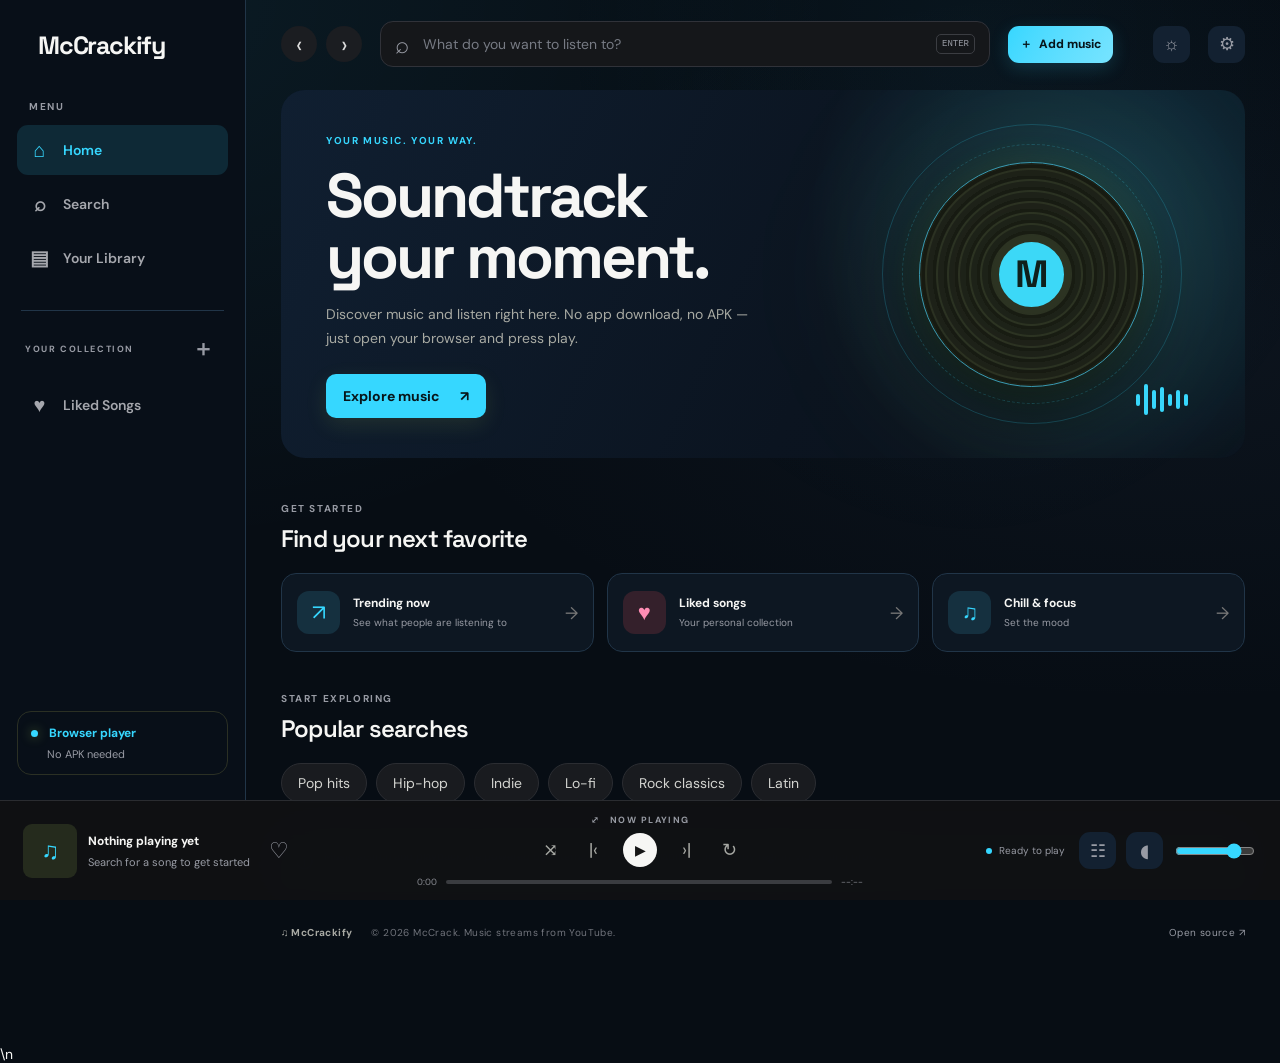
==== commit 25e1f568: "Use McCrackify logo and favicon" ====
--- a/web/index.html
+++ b/web/index.html
@@ -6,7 +6,7 @@
   <meta name="theme-color" content="#0b0c0e">
   <meta name="description" content="McCrackify — full-length music playback in your browser, powered by YouTube.">
   <title>McCrackify — Music, your way</title>
-  <link rel="icon" href="data:image/svg+xml,%3Csvg xmlns=%22http://www.w3.org/2000/svg%22 viewBox=%220 0 64 64%22%3E%3Crect width=%2264%22 height=%2264%22 rx=%2214%22 fill=%22%23c5fa63%22/%3E%3Cpath d=%22M15 46V18h7l10 14 10-14h7v28h-8V31L32 44 23 31v15z%22 fill=%22%230b0c0e%22/%3E%3C/svg%3E">
+  <link rel="icon" type="image/png" href="./logo.png">
   <script>
     (function(){
       var isMobile=/Android|iPhone|iPod|Mobile/i.test(navigator.userAgent)||window.matchMedia("(max-width: 760px)").matches;
@@ -19,7 +19,7 @@
 <body>
   <div class="app-shell">
     <aside class="sidebar">
-      <a class="brand" href="#" aria-label="McCrackify home"><span class="brand-mark">♫</span><span>McCrackify</span></a>
+      <a class="brand" href="#" aria-label="McCrackify home"><img class="brand-logo" src="./logo.png" alt=""><span>McCrackify</span></a>
       <div class="nav-label">MENU</div>
       <button class="nav-item active" data-view="home"><span>⌂</span> Home</button>
       <button class="nav-item" data-view="search"><span>⌕</span> Search</button>
--- a/web/styles.css
+++ b/web/styles.css
@@ -332,3 +332,19 @@
 .topbar .history-buttons button{box-shadow:none}
 .song-art:after{font-size:18px!important;line-height:1!important;font-weight:600;width:30px;height:30px;display:grid;place-items:center;box-sizing:border-box;padding:0;text-align:center}
 .song-card-bottom .queue-next{display:none!important}
+
+
+/* Fullscreen player: keep the action row floating cleanly without the dark glass/gradient strip. */
+.now-playing-dialog>.expanded-top{
+  background:transparent!important;
+  background-image:none!important;
+  -webkit-backdrop-filter:none!important;
+  backdrop-filter:none!important;
+  border-bottom:0!important;
+  box-shadow:none!important;
+}
+body.light .now-playing-dialog>.expanded-top{
+  background:transparent!important;
+  background-image:none!important;
+  border-bottom:0!important;
+}
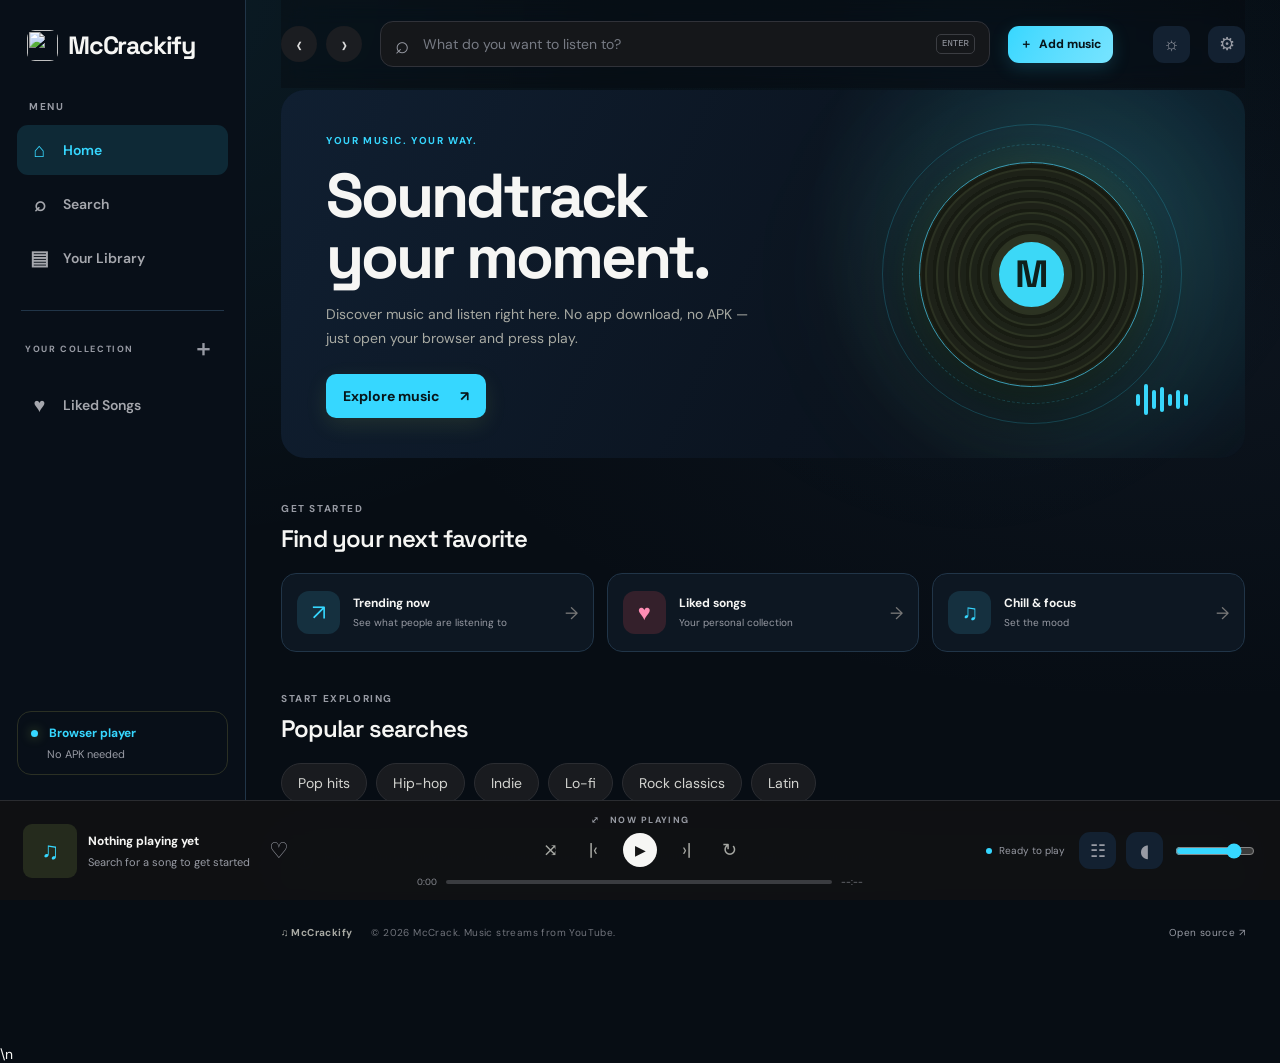
==== commit 2d3f8c38: "Use hosted McCrackify logo for branding and favicon" ====
--- a/web/index.html
+++ b/web/index.html
@@ -6,7 +6,7 @@
   <meta name="theme-color" content="#0b0c0e">
   <meta name="description" content="McCrackify — full-length music playback in your browser, powered by YouTube.">
   <title>McCrackify — Music, your way</title>
-  <link rel="icon" type="image/png" href="./logo.png">
+  <link rel="icon" type="image/png" href="https://raw.githubusercontent.com/Patrickmango49/McCrackify/refs/heads/master/logo.png">
   <script>
     (function(){
       var isMobile=/Android|iPhone|iPod|Mobile/i.test(navigator.userAgent)||window.matchMedia("(max-width: 760px)").matches;
@@ -19,7 +19,7 @@
 <body>
   <div class="app-shell">
     <aside class="sidebar">
-      <a class="brand" href="#" aria-label="McCrackify home"><img class="brand-logo" src="./logo.png" alt=""><span>McCrackify</span></a>
+      <a class="brand" href="#" aria-label="McCrackify home"><img class="brand-logo" src="https://raw.githubusercontent.com/Patrickmango49/McCrackify/refs/heads/master/logo.png" alt=""><span>McCrackify</span></a>
       <div class="nav-label">MENU</div>
       <button class="nav-item active" data-view="home"><span>⌂</span> Home</button>
       <button class="nav-item" data-view="search"><span>⌕</span> Search</button>
--- a/web/styles.css
+++ b/web/styles.css
@@ -348,3 +348,14 @@
   background-image:none!important;
   border-bottom:0!important;
 }
+
+
+/* Subtle translucent navbar treatment, without a visible gradient slab. */
+.topbar{background:rgba(9,11,14,.34)!important;background-image:none!important;-webkit-backdrop-filter:blur(12px) saturate(118%)!important;backdrop-filter:blur(12px) saturate(118%)!important;border:0!important;box-shadow:none!important}
+.topbar:before{display:none!important;content:none!important}
+.brand-logo{display:block;width:31px;height:31px;flex:none;object-fit:contain;border-radius:8px}
+.brand{gap:10px}
+.now-playing-dialog[open]{gap:clamp(14px,2vh,24px)}
+.now-playing-dialog>.expanded-top{position:sticky!important;top:0!important;background:rgba(7,10,15,.34)!important;background-image:none!important;-webkit-backdrop-filter:blur(12px) saturate(118%)!important;backdrop-filter:blur(12px) saturate(118%)!important;border:0!important;box-shadow:none!important}
+body.light .now-playing-dialog>.expanded-top{background:rgba(245,248,252,.36)!important;background-image:none!important;-webkit-backdrop-filter:blur(12px) saturate(118%)!important;backdrop-filter:blur(12px) saturate(118%)!important;border:0!important}
+.now-playing-dialog .expanded-layout{margin:0 auto!important;padding-top:clamp(4px,1vh,12px)}
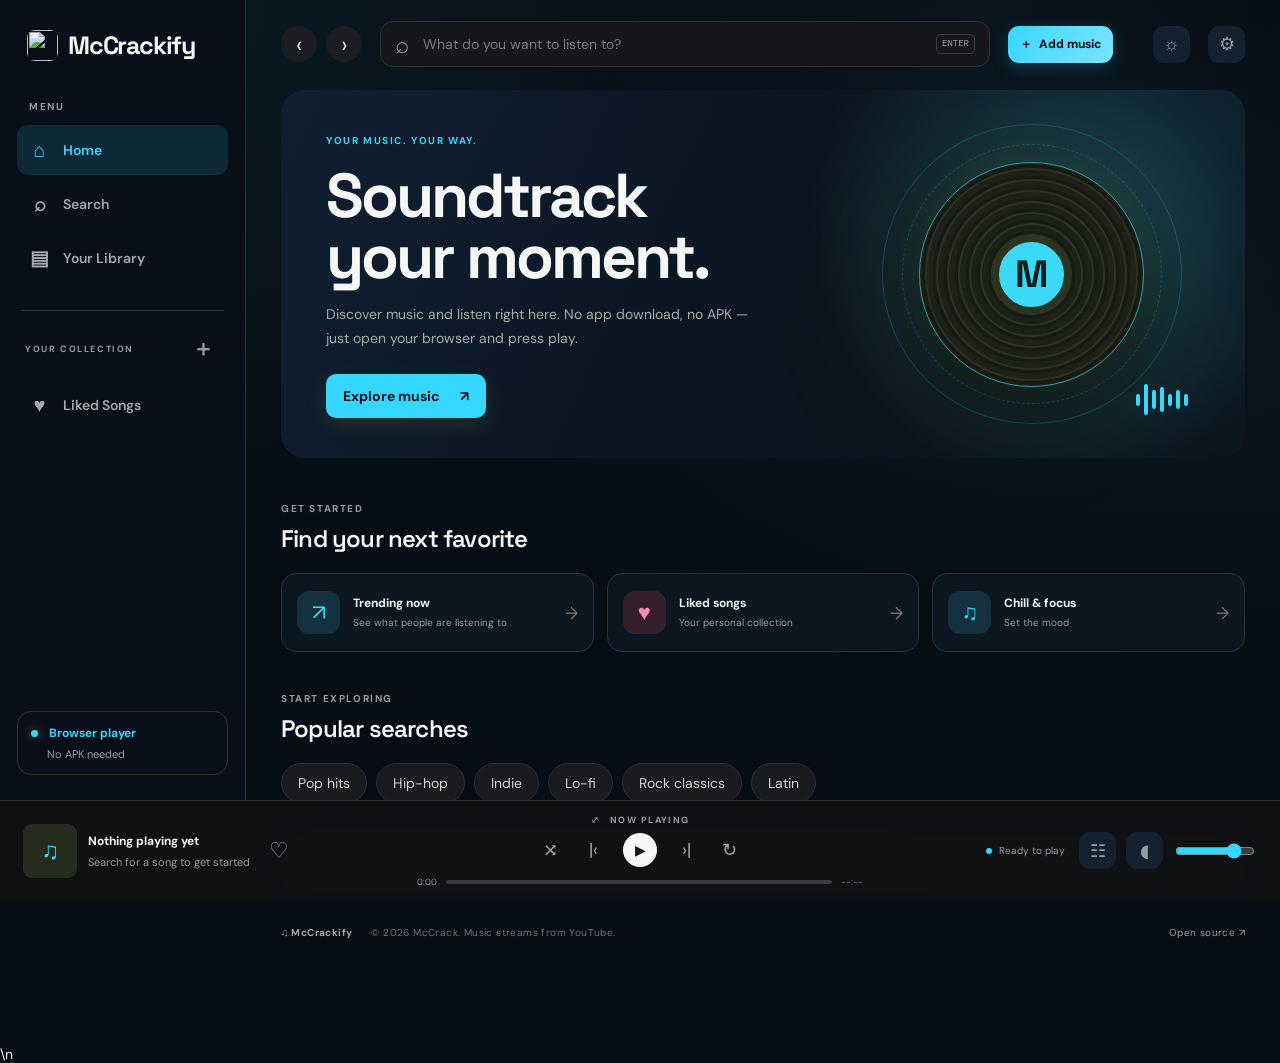
==== commit e7dd4f31: "Add PWA metadata and install control" ====
--- a/web/index.html
+++ b/web/index.html
@@ -7,6 +7,9 @@
   <meta name="description" content="McCrackify — full-length music playback in your browser, powered by YouTube.">
   <title>McCrackify — Music, your way</title>
   <link rel="icon" type="image/png" href="https://raw.githubusercontent.com/Patrickmango49/McCrackify/refs/heads/master/logo.png">
+  <link rel="manifest" href="./manifest.webmanifest">
+  <meta name="apple-mobile-web-app-capable" content="yes">
+  <meta name="apple-mobile-web-app-status-bar-style" content="black-translucent">
   <script>
     (function(){
       var isMobile=/Android|iPhone|iPod|Mobile/i.test(navigator.userAgent)||window.matchMedia("(max-width: 760px)").matches;
@@ -34,7 +37,7 @@
       <header class="topbar">
         <div class="history-buttons"><button id="back" aria-label="Back">‹</button><button id="forward" aria-label="Forward">›</button></div>
         <form id="search-form" class="search-box"><span>⌕</span><input id="search-input" type="search" placeholder="What do you want to listen to?" autocomplete="off"><kbd>ENTER</kbd></form>
-        <button id="upload-music-button" class="add-music-button" type="button" title="Upload your own audio">＋ <span>Add music</span></button><input id="upload-file" type="file" accept="audio/*,.mp3,.m4a,.wav,.ogg,.flac" hidden><button id="theme-toggle" class="icon-button" title="Toggle light/dark" aria-label="Toggle light/dark">☼</button><button id="settings-button" class="icon-button" title="Customize McCrackify" aria-label="Customize McCrackify">⚙</button>
+        <button id="upload-music-button" class="add-music-button" type="button" title="Upload your own audio">＋ <span>Add music</span></button><input id="upload-file" type="file" accept="audio/*,.mp3,.m4a,.wav,.ogg,.flac" hidden><button id="theme-toggle" class="icon-button" title="Toggle light/dark" aria-label="Toggle light/dark">☼</button><button id="settings-button" class="icon-button" title="Customize McCrackify" aria-label="Customize McCrackify">⚙</button><button id="install-app" class="icon-button" title="Install McCrackify" aria-label="Install McCrackify" hidden>⇩</button>
       </header>
       <section id="youtube-stage" class="youtube-stage hidden" aria-label="Current music video"><div id="musify-yt-player"></div><p>Full-length music videos powered by YouTube · Use the controls below to manage playback</p></section>
       <section id="home-view" class="view">
--- a/web/styles.css
+++ b/web/styles.css
@@ -359,3 +359,18 @@
 .now-playing-dialog>.expanded-top{position:sticky!important;top:0!important;background:rgba(7,10,15,.34)!important;background-image:none!important;-webkit-backdrop-filter:blur(12px) saturate(118%)!important;backdrop-filter:blur(12px) saturate(118%)!important;border:0!important;box-shadow:none!important}
 body.light .now-playing-dialog>.expanded-top{background:rgba(245,248,252,.36)!important;background-image:none!important;-webkit-backdrop-filter:blur(12px) saturate(118%)!important;backdrop-filter:blur(12px) saturate(118%)!important;border:0!important}
 .now-playing-dialog .expanded-layout{margin:0 auto!important;padding-top:clamp(4px,1vh,12px)}
+
+/* Explicitly remove all navbar and fullscreen Now Playing header glass effects. */
+.topbar,.light .topbar,body.light .topbar,body.header-glass .topbar,body.header-minimal .topbar{background:transparent!important;background-image:none!important;-webkit-backdrop-filter:none!important;backdrop-filter:none!important;filter:none!important;border:0!important;box-shadow:none!important}
+.topbar:before{display:none!important;content:none!important;background:none!important}
+.now-playing-dialog>.expanded-top,body.light .now-playing-dialog>.expanded-top{background:transparent!important;background-image:none!important;-webkit-backdrop-filter:none!important;backdrop-filter:none!important;filter:none!important;border:0!important;box-shadow:none!important}
+
+/* Playlist management controls and reliable hidden install affordance. */
+[hidden]{display:none!important}
+.playlist-library-item{display:grid;grid-template-columns:minmax(0,1fr) auto;align-items:center;gap:10px;margin:0 0 10px}
+.playlist-library-item>.quick-card{min-width:0;margin:0!important}
+.playlist-library-actions{display:flex;gap:6px;align-items:center}
+.playlist-library-actions .secondary-button{padding:8px 10px;font-size:12px;white-space:nowrap}
+.track-row .row-actions{display:flex;gap:5px;align-items:center}
+.track-row .row-actions button{min-width:30px;min-height:30px}
+@media(max-width:650px){.playlist-library-item{grid-template-columns:minmax(0,1fr)}.playlist-library-actions{justify-content:flex-end}.track-row .row-actions{gap:2px}.track-row .row-actions button{min-width:27px;min-height:29px;padding:3px}}
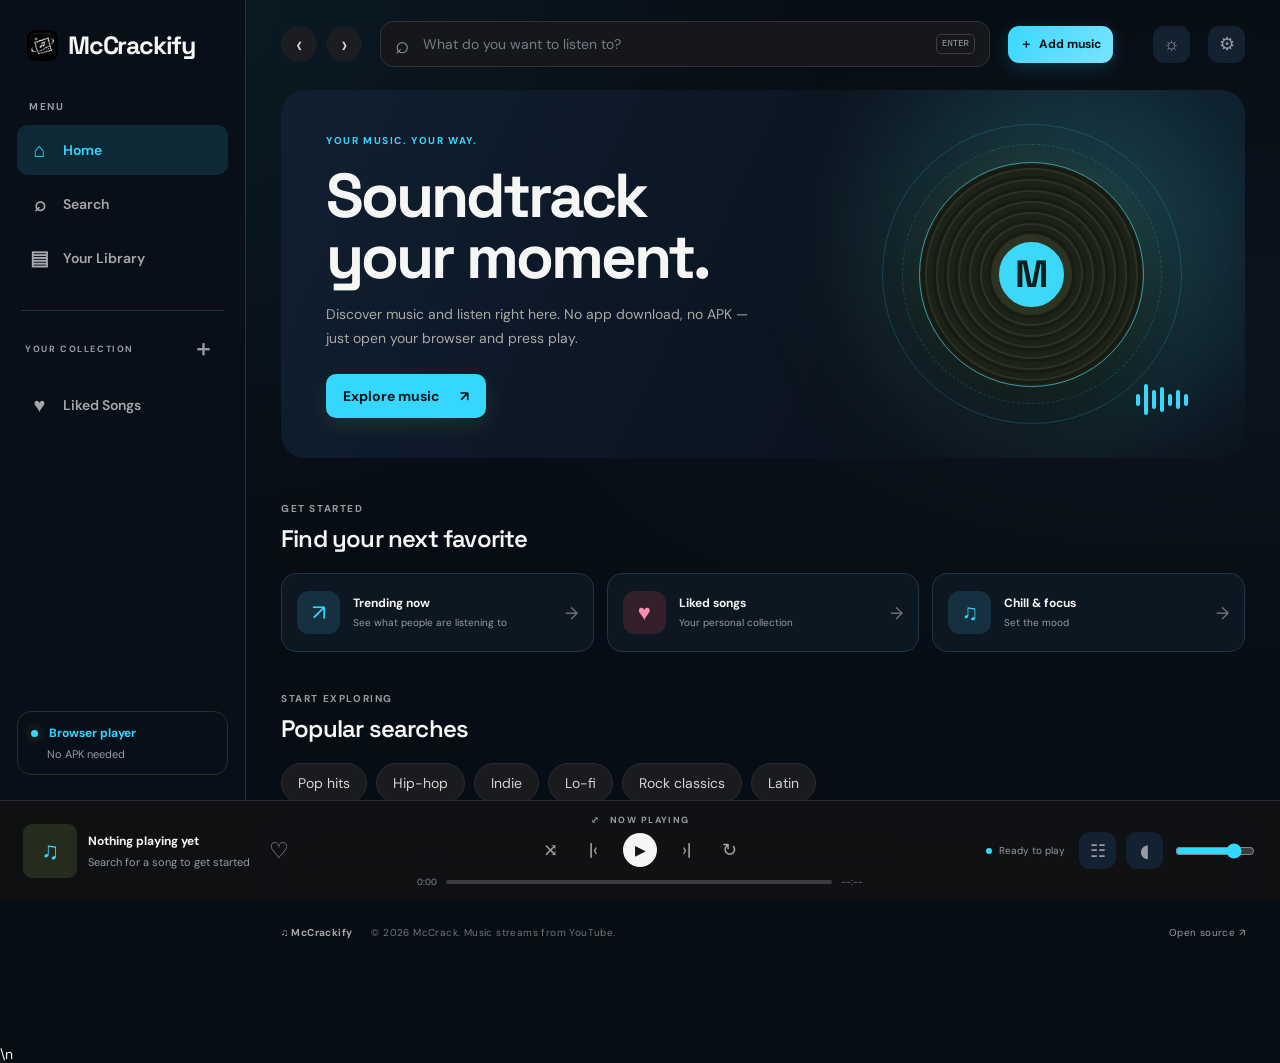
==== commit e07f1f6c: "Bundle desktop CSS and JavaScript into McCrackify" ====
--- a/web/index.html
+++ b/web/index.html
@@ -6,7 +6,7 @@
   <meta name="theme-color" content="#0b0c0e">
   <meta name="description" content="McCrackify — full-length music playback in your browser, powered by YouTube.">
   <title>McCrackify — Music, your way</title>
-  <link rel="icon" type="image/png" href="https://raw.githubusercontent.com/Patrickmango49/McCrackify/refs/heads/master/logo.png">
+  <link rel="icon" type="image/png" href="./logo.png">
   <link rel="manifest" href="./manifest.webmanifest">
   <meta name="apple-mobile-web-app-capable" content="yes">
   <meta name="apple-mobile-web-app-status-bar-style" content="black-translucent">
@@ -17,12 +17,441 @@
       if(isMobile&&!isMobilePage)window.location.replace(new URL("./mobile.html"+window.location.search+window.location.hash,window.location.href).href);
     })();
   </script>
-  <link rel="stylesheet" href="./styles.css">
+  <style>
+@import url('https://fonts.googleapis.com/css2?family=DM+Sans:wght@400;500;600;700&family=Space+Grotesk:wght@400;500;600;700&display=swap');
+:root{color-scheme:dark;--bg:#0b0c0e;--panel:#121417;--panel2:#191b20;--text:#f6f6f4;--muted:#989ba4;--line:#282b31;--accent:#c5fa63;--accent-ink:#15190d;--radius:20px;--sidebar:246px}*{box-sizing:border-box}body{margin:0;background:var(--bg);color:var(--text);font-family:'DM Sans',sans-serif;font-size:14px}button,input{font:inherit}button{cursor:pointer;color:inherit;border:0}button:focus-visible,input:focus-visible{outline:2px solid var(--accent);outline-offset:3px}.app-shell{display:grid;grid-template-columns:var(--sidebar) minmax(0,1fr);min-height:100vh;padding-bottom:98px}.sidebar{position:fixed;inset:0 auto 98px 0;width:var(--sidebar);height:calc(100vh - 96px);background:#0e0f11;border-right:1px solid var(--line);padding:29px 17px;display:flex;flex-direction:column;z-index:4}.brand{display:flex;align-items:center;gap:11px;text-decoration:none;color:var(--text);font:700 25px 'Space Grotesk',sans-serif;letter-spacing:-1.2px;margin:0 10px 39px}.brand-mark{display:grid;place-items:center;width:35px;height:35px;border-radius:12px;background:var(--accent);color:#14180d;font-size:23px}.nav-label,.library-heading,.eyebrow{font-size:10px;font-weight:700;letter-spacing:1.6px;color:var(--muted)}.nav-label{margin:0 12px 10px}.nav-item{display:flex;align-items:center;gap:14px;width:100%;padding:12px 13px;border-radius:11px;text-align:left;color:#a5a7ad;background:transparent;font-weight:600;transition:background .18s,color .18s;margin:2px 0}.nav-item>span{width:19px;text-align:center;font-size:20px}.nav-item:hover,.nav-item.active{background:#20231e;color:var(--accent)}.sidebar-divider{height:1px;background:var(--line);margin:25px 4px 22px}.library-heading{display:flex;align-items:center;justify-content:space-between;margin:0 8px 13px;font-size:9px}.library-heading button{background:transparent;color:var(--muted);font-size:22px}.playlist-list{overflow:auto}.playlist-list button{display:block;width:100%;text-align:left;padding:10px 11px;background:transparent;color:var(--muted);border-radius:9px;white-space:nowrap;overflow:hidden;text-overflow:ellipsis}.playlist-list button:hover{background:var(--panel2);color:var(--text)}.sidebar-note{margin-top:auto;border:1px solid #2b3024;border-radius:14px;padding:13px;color:var(--accent);font-size:12px;font-weight:700}.sidebar-note small{display:block;color:var(--muted);font-size:11px;font-weight:400;margin:6px 0 0 16px}.status-dot{display:inline-block;width:7px;height:7px;border-radius:50%;background:var(--accent);margin-right:8px;box-shadow:0 0 12px #c5fa6366}.main{grid-column:2;min-width:0;padding:0 35px;max-width:1800px;width:100%;margin:0 auto}.topbar{height:88px;display:flex;align-items:center;gap:18px;position:sticky;top:0;background:linear-gradient(var(--bg) 70%,transparent);z-index:3}.history-buttons{display:flex;gap:9px}.history-buttons button{width:36px;height:36px;border-radius:50%;background:#1b1d21;color:#ddd;font-size:24px}.search-box{height:46px;max-width:610px;flex:1;display:flex;align-items:center;gap:12px;border:1px solid #303239;background:#15171a;border-radius:13px;padding:0 14px;color:var(--muted)}.search-box>span{font-size:24px}.search-box input{min-width:0;flex:1;background:transparent;border:0;outline:0;color:var(--text)}.search-box input::placeholder{color:#777b84}.search-box kbd{font-size:9px;border:1px solid #3b3d42;border-radius:5px;padding:4px 5px}.icon-button{display:grid;place-items:center;width:37px;height:37px;background:var(--panel2);border-radius:11px;color:var(--muted);font-size:18px}.icon-button:hover{color:var(--accent)}#theme-toggle{margin-left:auto}.youtube-stage{position:relative;width:min(100%,760px);margin:0 auto 24px;padding:12px;border:1px solid var(--line);border-radius:16px;background:var(--panel);overflow:hidden}.youtube-stage #musify-yt-player{width:100%;aspect-ratio:16/9;background:#050505;border-radius:10px;overflow:hidden}.youtube-stage iframe{display:block;width:100%!important;height:auto!important;aspect-ratio:16/9;border:0}.youtube-stage p{font-size:10px;color:var(--muted);margin:9px 2px 1px}.youtube-stage.hidden{display:none!important}.view{min-height:calc(100vh - 195px);animation:enter .25s ease}@keyframes enter{from{opacity:.6;transform:translateY(4px)}to{opacity:1;transform:translateY(0)}}.hidden{display:none!important}.hero{position:relative;min-height:340px;overflow:hidden;display:flex;align-items:center;border-radius:24px;background:linear-gradient(110deg,#20251b 0%,#171b16 49%,#10120f 100%);padding:40px 45px;margin:2px 0 40px}.hero-copy{position:relative;z-index:1;max-width:510px}.hero-copy .eyebrow{color:var(--accent)}h1,h2,p{margin-top:0}.hero h1,.page-title h1,.liked-hero h1{font:700 clamp(38px,5vw,62px)/.99 'Space Grotesk',sans-serif;letter-spacing:-3px;margin:17px 0 15px}.hero p,.page-title p{max-width:430px;color:#a8aaa3;line-height:1.7;font-size:14px}.primary-button{display:inline-flex;align-items:center;gap:20px;background:var(--accent);color:var(--accent-ink);border-radius:10px;padding:13px 17px;font-weight:700;margin-top:10px;box-shadow:0 7px 22px #c5fa631a}.primary-button:hover{filter:brightness(1.08);transform:translateY(-1px)}.hero-art{position:absolute;right:5%;top:50%;transform:translateY(-50%);width:330px;height:290px;display:grid;place-items:center}.disc{width:225px;height:225px;border-radius:50%;background:repeating-radial-gradient(circle at center,#161815 0 5px,#252920 6px 7px,#10110f 8px 11px);border:1px solid #68704e;box-shadow:0 20px 60px #0009,0 0 45px #c5fa631c;display:grid;place-items:center;animation:spin 22s linear infinite}.disc-label{display:grid;place-items:center;width:79px;height:79px;border-radius:50%;background:var(--accent);color:#111;font:700 38px 'Space Grotesk',sans-serif;border:7px solid #252920}.orbit{position:absolute;border:1px solid #a3d45b2e;border-radius:50%;width:300px;height:300px}.orbit-two{width:260px;height:260px;border-style:dashed;animation:spin 40s linear infinite reverse}.sound-bars{position:absolute;bottom:2px;right:9px;display:flex;align-items:center;gap:4px;height:35px}.sound-bars i{width:4px;border-radius:5px;background:var(--accent);height:35%;animation:wave .8s ease-in-out infinite alternate}.sound-bars i:nth-child(2n){height:90%;animation-delay:.2s}.sound-bars i:nth-child(3n){height:55%;animation-delay:.4s}.sound-bars i:nth-child(4n){height:72%;animation-delay:.1s}@keyframes wave{to{transform:scaleY(.35)}}@keyframes spin{to{transform:rotate(360deg)}}.hero-glow{position:absolute;width:350px;height:350px;right:4%;background:#b9f75e0c;filter:blur(60px);border-radius:50%}.section-heading{display:flex;justify-content:space-between;align-items:end;margin:0 0 19px}.section-heading h2{font:600 24px 'Space Grotesk',sans-serif;letter-spacing:-.8px;margin:7px 0 0}.quick-grid{display:grid;grid-template-columns:repeat(3,minmax(0,1fr));gap:13px}.quick-card{display:flex;align-items:center;gap:13px;text-align:left;padding:17px 15px;border:1px solid var(--line);background:var(--panel);border-radius:15px;min-width:0;transition:transform .2s,border-color .2s}.quick-card:hover{transform:translateY(-3px);border-color:#596447}.quick-icon{flex:none;display:grid;place-items:center;width:43px;height:43px;border-radius:12px;background:#2c3820;color:var(--accent);font-size:22px}.quick-icon.heart{background:#34202b;color:#ff8db4}.quick-card>span:nth-child(2){min-width:0}.quick-card b,.quick-card small{display:block}.quick-card b{font-size:12px;margin-bottom:5px}.quick-card small{color:var(--muted);font-size:10px;line-height:1.4}.quick-arrow{margin-left:auto;color:#777;font-size:17px}.results-heading{margin-top:36px}.chips{display:flex;gap:9px;flex-wrap:wrap}.chips button{padding:10px 16px;border-radius:30px;background:#191b1f;border:1px solid #2b2d32;color:#d3d4d0}.chips button:hover{border-color:var(--accent);color:var(--accent)}.notice{display:flex;align-items:start;gap:11px;margin:32px 0 10px;padding:13px 15px;border-radius:12px;background:#121511;color:var(--muted);font-size:11px;line-height:1.6}.notice span{color:var(--accent);font-size:17px}.notice p{margin:0}.page-title{padding:33px 0 22px}.page-title h1{font-size:48px;margin:10px 0}.page-title p{margin-bottom:0}.search-status{color:var(--muted);padding:8px 0 20px}.results-grid{display:grid;grid-template-columns:repeat(auto-fill,minmax(175px,1fr));gap:17px}.song-card{min-width:0;padding:13px;border:1px solid transparent;background:#141619;border-radius:16px;transition:.18s}.song-card:hover{background:#1a1d20;border-color:#343a2a}.song-art{width:100%;aspect-ratio:1;object-fit:cover;border-radius:11px;background:#272b24;display:grid;place-items:center;color:var(--accent);font-size:42px;overflow:hidden}.song-art img{width:100%;height:100%;object-fit:cover}.song-title{font-weight:700;margin:12px 0 5px;white-space:nowrap;overflow:hidden;text-overflow:ellipsis}.song-subtitle{color:var(--muted);font-size:12px;white-space:nowrap;overflow:hidden;text-overflow:ellipsis}.song-card-bottom{display:flex;align-items:center;justify-content:space-between;margin-top:12px}.song-card-bottom button{width:34px;height:34px;border-radius:50%;background:var(--accent);color:#14180d;font-weight:700}.song-card-bottom .small-like{background:transparent;color:var(--muted);font-size:19px}.song-card-bottom .small-like.liked{color:#ff8db4}.empty-state{padding:30px 0;color:var(--muted);line-height:1.7}.liked-hero{display:flex;align-items:center;gap:26px;padding:36px;border-radius:20px;background:linear-gradient(110deg,#29283b,#15151d);margin:15px 0 27px}.liked-art{width:150px;height:150px;flex:none;display:grid;place-items:center;border-radius:16px;background:linear-gradient(135deg,#a4f45a,#6c72ed);font-size:65px;box-shadow:0 12px 35px #0005}.liked-hero h1{font-size:48px;margin:10px 0}.liked-hero p{color:var(--muted)}.track-row{display:grid;grid-template-columns:36px 45px minmax(0,1fr) minmax(70px,auto) 35px;align-items:center;gap:13px;padding:9px 11px;border-radius:10px}.track-row:hover{background:#191b1e}.track-number{color:var(--muted);text-align:center}.track-row img{width:45px;height:45px;object-fit:cover;border-radius:7px;background:#272b24}.track-row .track-name{font-weight:600;white-space:nowrap;overflow:hidden;text-overflow:ellipsis}.track-row .track-by{font-size:11px;color:var(--muted);margin-top:4px;white-space:nowrap;overflow:hidden;text-overflow:ellipsis}.track-row .row-actions{display:flex;gap:6px}.row-actions button{background:transparent;color:var(--muted);font-size:17px}.footer{display:flex;align-items:center;gap:19px;padding:27px 0 8px;color:#70737b;font-size:10px;letter-spacing:.4px}.footer span:first-child{font-weight:700;color:#a9aaa4}.footer a{color:var(--muted);text-decoration:none;margin-left:auto}.player{position:fixed;z-index:8;bottom:0;left:0;right:0;min-height:91px;background:#101113f5;backdrop-filter:blur(24px);border-top:1px solid #2a2c30;display:grid;grid-template-columns:minmax(180px,1fr) minmax(250px,1.2fr) minmax(180px,1fr);align-items:center;gap:22px;padding:12px 23px}.now-playing{display:flex;align-items:center;gap:11px;min-width:0}.current-art{width:54px;height:54px;flex:none;display:grid;place-items:center;background:#252b1d;color:var(--accent);border-radius:9px;font-size:24px;overflow:hidden}.current-art img{width:100%;height:100%;object-fit:cover}.track-meta{min-width:0}.track-meta b,.track-meta span{display:block;white-space:nowrap;overflow:hidden;text-overflow:ellipsis}.track-meta b{font-size:12px;margin-bottom:6px}.track-meta span{font-size:11px;color:var(--muted)}.like-button{background:transparent;color:var(--muted);font-size:22px;margin-left:2px}.like-button.liked{color:#ff8db4}.player-center{width:100%;max-width:470px;justify-self:center}.player-controls{display:flex;align-items:center;justify-content:center;gap:19px;margin-bottom:9px}.player-controls button{background:transparent;color:#a6a8a3;font-size:18px}.player-controls button:hover,.player-controls button.active{color:var(--accent)}.player-controls .play-button{display:grid;place-items:center;width:34px;height:34px;border-radius:50%;background:var(--text);color:#151515;font-size:14px}.progress-row{display:flex;align-items:center;gap:9px;color:#888b91;font-size:9px}.progress-track{height:4px;flex:1;background:#3a3c40;border-radius:9px;overflow:hidden;cursor:pointer}.progress-track div{width:0;height:100%;background:var(--accent);border-radius:9px}.player-extra{display:flex;align-items:center;justify-content:flex-end;gap:10px}.audio-status{display:flex;align-items:center;gap:7px;color:var(--muted);font-size:10px;margin-right:4px}.audio-status i{width:6px;height:6px;background:var(--accent);border-radius:50%}#volume{width:80px;accent-color:var(--accent)}dialog{width:min(420px,calc(100% - 32px));background:#17191d;color:var(--text);border:1px solid #34373d;border-radius:18px;padding:22px;box-shadow:0 20px 100px #000b}dialog::backdrop{background:#000a;backdrop-filter:blur(5px)}.dialog-top{display:flex;align-items:center;justify-content:space-between;margin-bottom:22px}.dialog-top h2{font:600 23px 'Space Grotesk',sans-serif;margin:0}.dialog-top .icon-button{font-size:22px}.dialog-top~label{display:block;color:var(--muted);font-size:12px;margin-bottom:8px}#playlist-name{width:100%;padding:13px;border:1px solid #3b3d42;background:#101113;color:var(--text);border-radius:9px;outline:0}.dialog-actions{display:flex;justify-content:flex-end;gap:10px;margin-top:22px}.secondary-button{background:#2a2c30;color:var(--text);border-radius:9px;padding:12px 15px}#toast{position:fixed;z-index:20;bottom:112px;left:50%;transform:translate(-50%,12px);opacity:0;pointer-events:none;background:#f3f4ee;color:#171813;border-radius:10px;padding:12px 17px;font-weight:600;font-size:12px;box-shadow:0 9px 35px #0005;transition:.2s}#toast.show{opacity:1;transform:translate(-50%,0)}#queue-content{max-height:55vh;overflow:auto}
+body.light{color-scheme:light;--bg:#f5f6f2;--panel:#fff;--panel2:#e9ebe5;--text:#181a16;--muted:#70746b;--line:#dedfd9}.light .sidebar{background:#f0f1ec}.light .topbar{background:linear-gradient(var(--bg) 70%,transparent)}.light .search-box,.light .song-card{background:#fff;border-color:#e1e3dc}.light .hero{background:linear-gradient(110deg,#e8efdc,#e0e7d7,#f0f1e9)}.light .hero p{color:#666b5f}.light .hero .eyebrow{color:#587d1d}.light .nav-item:hover,.light .nav-item.active{background:#e2e9d8}.light .player{background:#f9faf6f2}.light .quick-card{background:#fff;border-color:#e1e3dc}.light .chips button{background:#fff;border-color:#dedfd9;color:#333}.light .notice{background:#ecefe6}.light .liked-hero{background:linear-gradient(110deg,#e4e2f4,#eeedf5)}.light .track-row:hover{background:#eceee8}.light .history-buttons button{background:#e2e4dc;color:#333}
+@media(max-width:1100px){:root{--sidebar:210px}.main{padding:0 24px}.hero-art{right:-5%;opacity:.75}.hero-copy{max-width:55%}.player{grid-template-columns:minmax(160px,1fr) minmax(230px,1.1fr) minmax(110px,.7fr);gap:12px}.audio-status{display:none}.player-extra{gap:5px}#volume{width:55px}.quick-grid{grid-template-columns:1fr 1fr}.quick-card:last-child{display:none}}
+@media(max-width:760px){.app-shell{display:block;padding-bottom:150px}.sidebar{position:fixed;top:auto;bottom:85px;left:10px;right:10px;width:auto;height:58px;border:1px solid #303238;border-radius:17px;background:#111214f2;backdrop-filter:blur(20px);padding:5px 8px;display:flex;flex-direction:row;justify-content:space-around;align-items:center}.brand,.nav-label,.sidebar-divider,.library-heading,.playlist-list,.sidebar-note{display:none}.nav-item{width:auto;flex:1;justify-content:center;gap:5px;flex-direction:column;padding:6px 3px;font-size:9px;margin:0}.nav-item>span{font-size:18px;width:auto}.main{padding:0 16px}.topbar{height:72px;gap:8px}.history-buttons{display:none}.search-box{height:43px;padding:0 10px}.search-box kbd{display:none}#theme-toggle{flex:none}.hero{min-height:360px;padding:28px 24px;align-items:flex-start}.hero-copy{max-width:100%;padding-top:5px}.hero h1{font-size:47px;letter-spacing:-2px}.hero p{max-width:340px;font-size:12px}.hero-art{width:200px;height:180px;top:auto;bottom:-32px;right:0;transform:none;opacity:.4}.disc{width:150px;height:150px}.disc-label{width:52px;height:52px;font-size:26px;border-width:5px}.orbit{width:200px;height:200px}.orbit-two{width:170px;height:170px}.quick-grid{grid-template-columns:1fr}.quick-card:last-child{display:flex}.section-heading h2{font-size:21px}.page-title h1{font-size:42px}.liked-hero{padding:22px;gap:17px}.liked-art{width:92px;height:92px;font-size:42px}.liked-hero h1{font-size:32px;letter-spacing:-1.5px}.liked-hero p{font-size:11px}.liked-hero .primary-button{padding:10px 12px}.results-grid{grid-template-columns:repeat(2,minmax(0,1fr));gap:10px}.song-card{padding:9px}.player{bottom:0;min-height:83px;display:grid;grid-template-columns:minmax(0,1fr) auto;gap:4px 10px;padding:9px 12px}.now-playing{grid-column:1;grid-row:1}.current-art{width:45px;height:45px}.track-meta b{font-size:11px}.track-meta span{font-size:10px}.like-button{font-size:19px}.player-center{grid-column:2;grid-row:1;max-width:none;width:auto}.player-controls{gap:12px;margin:0}.player-controls button{font-size:15px}.player-controls #shuffle,.player-controls #previous,.player-controls #next,.player-controls #repeat{display:none}.player-controls .play-button{width:38px;height:38px}.progress-row{grid-column:1 / -1;grid-row:2;gap:7px}.player-extra{display:none}.footer{gap:10px;flex-wrap:wrap}.footer span:nth-child(2){display:none}.track-row{grid-template-columns:22px 40px minmax(0,1fr) 30px;gap:8px;padding:8px 3px}.track-row img{width:40px;height:40px}.track-row .row-actions button{font-size:15px}.track-row .row-actions button:first-child{display:none}}
+@media(prefers-reduced-motion:reduce){*,*::before,*::after{animation-duration:.01ms!important;animation-iteration-count:1!important;scroll-behavior:auto!important;transition-duration:.01ms!important}}
+/* McCrackify cyan/blue visual refresh + expanded player and personalization */
+:root{--accent:#36d7ff;--accent-ink:#07151a;--bg:#070d14;--panel:#0d1722;--panel2:#132131;--line:#213548}
+.sidebar{background:#080f18}.nav-item:hover,.nav-item.active{background:color-mix(in srgb,var(--accent) 13%,transparent)}.brand-mark,.primary-button,.song-card-bottom button{background:var(--accent);color:var(--accent-ink)}.hero{background:radial-gradient(circle at 85% 35%,color-mix(in srgb,var(--accent) 20%,transparent),transparent 34%),linear-gradient(115deg,#101f31,#0b1420 58%,#0a111b)}.hero-copy .eyebrow{color:var(--accent)}.disc{border-color:color-mix(in srgb,var(--accent) 60%,#334)}.disc-label{background:var(--accent);color:var(--accent-ink)}.orbit{border-color:color-mix(in srgb,var(--accent) 20%,transparent)}.sound-bars i,.status-dot,.audio-status i{background:var(--accent)}.quick-icon{background:color-mix(in srgb,var(--accent) 13%,#101722);color:var(--accent)}.notice{background:color-mix(in srgb,var(--accent) 6%,var(--panel))}.current-art{cursor:pointer}.current-art:hover{outline:2px solid var(--accent);outline-offset:2px}.expand-player{display:block;margin:0 auto 6px;background:transparent;color:var(--muted);font-size:9px;font-weight:700;letter-spacing:1.4px}.expand-player:hover{color:var(--accent)}
+.song-art{border:0;padding:0;cursor:pointer;position:relative}.song-art:after{content:'⤢';position:absolute;right:9px;bottom:9px;width:30px;height:30px;display:grid;place-items:center;border-radius:50%;background:#07121dcc;color:white;opacity:0;transition:opacity .2s}.song-card:hover .song-art:after{opacity:1}
+.now-playing-dialog{width:100vw;height:100dvh;max-width:none;max-height:none;margin:0;padding:clamp(18px,4vw,48px);border:0;border-radius:0;background:radial-gradient(circle at 50% 25%,color-mix(in srgb,var(--accent) 18%,#101c2b),#070b11 65%);color:var(--text);overflow:auto}.now-playing-dialog[open]{display:flex;flex-direction:column}.expanded-top{display:flex;justify-content:space-between;align-items:center;flex:none}.expanded-top .eyebrow{color:var(--accent)}.expanded-layout{display:grid;grid-template-columns:minmax(0,1fr) minmax(0,1fr);align-items:center;gap:clamp(24px,6vw,90px);width:min(1200px,100%);margin:auto}.expanded-cover-wrap{min-width:0;display:flex;flex-direction:column;align-items:center;gap:22px}.expanded-cover-wrap img{width:min(42vw,500px);aspect-ratio:1;object-fit:cover;border-radius:24px;box-shadow:0 25px 90px #0008;animation:cover-enter .35s ease}.expanded-cover-wrap img[hidden],#expanded-cover-placeholder[hidden]{display:none}.expanded-cover-wrap #expanded-cover-placeholder{width:min(42vw,500px);aspect-ratio:1;display:grid;place-items:center;border-radius:24px;background:linear-gradient(135deg,color-mix(in srgb,var(--accent) 25%,#101722),#111a27);font-size:clamp(80px,12vw,170px);color:var(--accent)}.expanded-track{text-align:center;max-width:500px}.expanded-track h2{font:700 clamp(24px,3vw,38px)/1.1 'Space Grotesk',sans-serif;margin:0 0 9px;overflow-wrap:anywhere}.expanded-track p{color:var(--muted);margin:0}.expanded-video-panel{min-width:0}.expanded-mode-switch{display:flex;gap:8px;margin-bottom:16px;padding:5px;border:1px solid var(--line);background:#080f18;border-radius:13px;width:max-content}.mode-button{background:transparent;color:var(--muted);padding:10px 16px;border-radius:9px;font-weight:700}.mode-button.active{background:var(--accent);color:var(--accent-ink)}#expanded-stage-slot .youtube-stage{width:100%;margin:0;border-color:color-mix(in srgb,var(--accent) 35%,var(--line))}#expanded-stage-slot .youtube-stage p{font-size:11px}.expanded-hint{color:var(--muted);font-size:11px;line-height:1.6;margin:12px 2px}.expanded-cover-wrap.cover-only{grid-column:1/-1}.expanded-cover-wrap.cover-only img,.expanded-cover-wrap.cover-only #expanded-cover-placeholder{width:min(60vh, min(70vw,620px))}.expanded-cover-wrap.cover-only+.expanded-video-panel{display:none}@keyframes cover-enter{from{opacity:.6;transform:scale(.97)}to{opacity:1;transform:scale(1)}}
+.settings-dialog{width:min(540px,calc(100% - 28px));max-height:85vh;overflow:auto}.settings-dialog .dialog-top{align-items:flex-start}.settings-dialog .dialog-top h2{margin:7px 0 0;font-size:25px}.setting-section{border-top:1px solid var(--line);padding:18px 0}.setting-section h3{margin:0 0 6px;font-size:14px}.setting-section p{color:var(--muted);font-size:12px;margin:0 0 13px}.swatch-row,.setting-options{display:flex;flex-wrap:wrap;gap:10px}.swatch{width:34px;height:34px;border-radius:50%;background:var(--swatch);border:3px solid transparent;outline:1px solid #59636d;outline-offset:2px}.swatch[data-accent="#36d7ff"]{background:#36d7ff}.swatch[data-accent="#4d8dff"]{background:#4d8dff}.swatch[data-accent="#9b8cff"]{background:#9b8cff}.swatch[data-accent="#ff82bd"]{background:#ff82bd}.swatch[data-accent="#c5fa63"]{background:#c5fa63}.swatch[data-accent="#ffb454"]{background:#ffb454}.swatch.selected{outline:3px solid var(--accent);outline-offset:3px}.setting-choice{padding:10px 13px;border:1px solid var(--line);border-radius:10px;background:var(--panel2);color:var(--text)}.setting-choice.selected{border-color:var(--accent);color:var(--accent);background:color-mix(in srgb,var(--accent) 10%,var(--panel2))}.reset-customization{width:100%;margin-top:3px}
+body.compact-layout .song-card{padding:8px;border-radius:11px}body.compact-layout .results-grid{gap:9px}body.compact-layout .quick-card{padding:11px}body.reduce-motion *,body.reduce-motion *:before,body.reduce-motion *:after{animation:none!important;transition:none!important;scroll-behavior:auto!important}
+.light .now-playing-dialog{background:radial-gradient(circle at 50% 25%,color-mix(in srgb,var(--accent) 13%,#fff),#f4f7fa 70%)}.light .expanded-mode-switch{background:#fff}.light .setting-choice{background:#fff}.light .hero{background:radial-gradient(circle at 85% 35%,color-mix(in srgb,var(--accent) 18%,transparent),transparent 34%),linear-gradient(115deg,#e6f5fa,#e8edf5 58%,#f0f3f7)}
+@media(max-width:760px){.expanded-layout{grid-template-columns:1fr;gap:20px;margin:22px auto}.expanded-cover-wrap img,.expanded-cover-wrap #expanded-cover-placeholder{width:min(65vw,300px)}.expanded-track h2{font-size:24px}.expanded-video-panel{width:100%}.expanded-cover-wrap.cover-only img,.expanded-cover-wrap.cover-only #expanded-cover-placeholder{width:min(72vw,55vh)}.expand-player{font-size:8px;margin-bottom:3px}.player-center{display:flex;flex-direction:column;align-items:center}.player-controls{margin:0}.now-playing-dialog{padding:16px}.expanded-mode-switch{margin:0 auto 12px}}
+
+/* Refined full-screen Now Playing */
+#youtube-stage.hidden{display:none!important}
+.now-playing-dialog{position:fixed;inset:0;width:100vw;height:100dvh;max-width:none;max-height:none;margin:0;padding:clamp(18px,3.3vw,48px);border:0;border-radius:0;overflow:auto;box-sizing:border-box;background:radial-gradient(ellipse at 20% 15%,color-mix(in srgb,var(--accent) 15%,#111b2a),transparent 48%),linear-gradient(135deg,#0b111b,#080d14 65%);color:var(--text)}
+.now-playing-dialog::backdrop{background:#02060bd9;backdrop-filter:blur(16px)}.now-playing-dialog[open]{display:flex;flex-direction:column;gap:clamp(20px,3vh,34px)}
+.expanded-top{display:flex;align-items:center;justify-content:space-between;gap:16px;flex:none;width:min(1400px,100%);margin:0 auto}.expanded-heading .eyebrow,.expanded-panel-heading .eyebrow{font-size:10px;letter-spacing:2px;color:var(--accent);font-weight:800}.expanded-heading h2{font:700 clamp(22px,2vw,30px)/1.1 'Space Grotesk',sans-serif;letter-spacing:-.8px;margin:7px 0 0}
+.close-expanded{display:grid;place-items:center;width:46px;height:46px;flex:none;border:1px solid #ffffff26;border-radius:50%;background:#ffffff0a;color:var(--text);font-size:28px;line-height:1;cursor:pointer;transition:background .18s,border-color .18s,transform .18s}.close-expanded:hover{background:color-mix(in srgb,var(--accent) 20%,#141b27);border-color:var(--accent);transform:rotate(90deg)}
+.expanded-layout{display:grid;grid-template-columns:minmax(0,1.08fr) minmax(320px,.92fr);align-items:center;gap:clamp(28px,5vw,78px);width:min(1240px,100%);margin:auto;flex:1;min-height:0}
+.expanded-cover-wrap{min-width:0;display:flex;flex-direction:column;align-items:center;gap:20px;width:100%}.expanded-art-frame{position:relative;width:min(42vw, min(48vh,520px));aspect-ratio:1;flex:none;border-radius:clamp(14px,2vw,28px);isolation:isolate}.expanded-art-frame:before{content:"";position:absolute;inset:10% 5% -5%;z-index:-1;border-radius:inherit;background:var(--accent);opacity:.16;filter:blur(45px)}
+.expanded-art-frame img,.expanded-art-frame #expanded-cover-placeholder{display:grid;width:100%;height:100%;aspect-ratio:1;object-fit:cover;border-radius:inherit;box-shadow:0 25px 80px #0007;background:linear-gradient(135deg,color-mix(in srgb,var(--accent) 25%,#101722),#111a27)}.expanded-art-frame img[hidden],.expanded-art-frame #expanded-cover-placeholder[hidden]{display:none}.expanded-art-frame #expanded-cover-placeholder{place-items:center;font-size:clamp(80px,10vw,150px);color:var(--accent)}
+.artwork-caption{position:absolute;left:15px;bottom:15px;padding:7px 10px;border-radius:6px;background:#05080bb8;color:#ffffffb8;font-size:8px;letter-spacing:1.8px;font-weight:800;backdrop-filter:blur(12px)}
+.expanded-track{width:min(100%,520px);text-align:left}.expanded-track h2{font:700 clamp(22px,2.3vw,32px)/1.13 'Space Grotesk',sans-serif;letter-spacing:-.8px;margin:0 0 8px;overflow-wrap:anywhere}.expanded-track p{color:var(--muted);font-size:14px;margin:0}
+.expanded-progress-row{width:min(100%,520px);display:flex;align-items:center;gap:11px;color:var(--muted);font-size:10px;font-variant-numeric:tabular-nums}.expanded-progress-track{height:4px;flex:1;background:#ffffff22;border-radius:9px;overflow:hidden}.expanded-progress-track div{width:0;height:100%;border-radius:9px;background:var(--accent);transition:width .25s linear}
+.expanded-transport{display:flex;align-items:center;justify-content:center;gap:30px}.expanded-transport button{display:grid;place-items:center;width:43px;height:43px;border-radius:50%;background:#ffffff0a;border:1px solid #ffffff18;color:var(--text);font-size:20px;cursor:pointer}.expanded-transport button:hover{border-color:var(--accent);color:var(--accent)}.expanded-transport .expanded-play{width:58px;height:58px;background:var(--accent);border-color:var(--accent);color:var(--accent-ink);font-size:21px;box-shadow:0 8px 30px color-mix(in srgb,var(--accent) 20%,transparent)}
+.expanded-video-panel{min-width:0;width:100%;padding:clamp(16px,2vw,25px);border:1px solid #ffffff14;border-radius:22px;background:linear-gradient(145deg,#ffffff08,#ffffff03);box-shadow:0 20px 70px #0002}.expanded-panel-heading{display:flex;justify-content:space-between;align-items:center;gap:15px;margin-bottom:18px}.expanded-panel-heading h3{font:650 18px 'Space Grotesk',sans-serif;margin:5px 0 0}
+.expanded-mode-switch{display:flex;gap:4px;margin:0;padding:4px;border:1px solid #ffffff15;background:#05090f8c;border-radius:12px;flex:none}.mode-button{padding:9px 12px;border-radius:8px;background:transparent;color:#a8b2bf;font-size:11px;font-weight:750;white-space:nowrap}.mode-button.active{background:var(--accent);color:var(--accent-ink);box-shadow:0 3px 14px color-mix(in srgb,var(--accent) 18%,transparent)}
+#expanded-stage-slot{min-width:0}#expanded-stage-slot .youtube-stage{display:block;width:100%;margin:0;padding:0;border:0;background:transparent;overflow:hidden;border-radius:14px}#expanded-stage-slot #musify-yt-player{width:100%;aspect-ratio:16/9;min-height:180px;background:#030609;border-radius:14px;overflow:hidden}#expanded-stage-slot #musify-yt-player iframe{width:100%!important;height:100%!important;min-height:180px;border:0;border-radius:14px}#expanded-stage-slot .youtube-stage>p{display:none}
+.video-empty-state{min-height:260px;display:flex;flex-direction:column;align-items:center;justify-content:center;text-align:center;padding:26px;border:1px dashed #ffffff24;border-radius:15px;background:radial-gradient(circle at 50% 15%,color-mix(in srgb,var(--accent) 12%,transparent),transparent 65%),#080e16}.video-empty-icon{display:grid;place-items:center;width:58px;height:58px;border-radius:18px;background:color-mix(in srgb,var(--accent) 15%,#111c2a);color:var(--accent);font-size:22px;margin-bottom:15px}.video-empty-state h3{font:650 17px 'Space Grotesk',sans-serif;margin:0 0 8px}.video-empty-state p{max-width:270px;color:var(--muted);font-size:12px;line-height:1.65;margin:0 0 17px}.video-open-button{display:flex;align-items:center;gap:20px;padding:11px 14px;border-radius:10px;background:var(--accent);color:var(--accent-ink);font-size:12px;font-weight:800;cursor:pointer}.expanded-hint{font-size:10px;line-height:1.6;color:var(--muted);margin:12px 2px 0}
+.now-playing-dialog.cover-mode .expanded-layout{grid-template-columns:minmax(0,1fr);width:min(750px,100%);justify-content:center}.now-playing-dialog.cover-mode .expanded-cover-wrap{gap:17px}.now-playing-dialog.cover-mode .expanded-art-frame{width:min(55vh,min(68vw,600px))}.now-playing-dialog.cover-mode .expanded-track{text-align:center}.now-playing-dialog.cover-mode .expanded-progress-row{width:min(100%,540px)}.now-playing-dialog.cover-mode .expanded-video-panel{display:none}
+.now-playing-dialog.video-mode .expanded-layout{grid-template-columns:minmax(0,.8fr) minmax(400px,1.2fr)}.now-playing-dialog.video-mode .expanded-art-frame{width:min(32vw,min(40vh,390px))}.now-playing-dialog.video-mode .expanded-cover-wrap{gap:14px}.now-playing-dialog.video-mode .expanded-track h2{font-size:clamp(19px,2vw,27px)}.now-playing-dialog.video-mode .expanded-panel-heading{align-items:flex-start;flex-direction:column}.now-playing-dialog.video-mode .expanded-mode-switch{align-self:stretch;width:max-content}.now-playing-dialog.video-mode .video-empty-state{min-height:300px}
+.now-playing-dialog.video-mode #expanded-stage-slot:has(.youtube-stage:not(.hidden)) .video-empty-state{display:none}.now-playing-dialog.video-mode #expanded-stage-slot .youtube-stage.hidden{display:none!important}
+.now-playing-dialog button:focus-visible{outline:2px solid var(--accent);outline-offset:3px}.light .now-playing-dialog{background:radial-gradient(ellipse at 20% 15%,color-mix(in srgb,var(--accent) 13%,#fff),transparent 48%),linear-gradient(135deg,#f5f8fc,#edf3f8 65%);color:#182330}.light .now-playing-dialog .close-expanded,.light .now-playing-dialog .expanded-video-panel{background:#ffffffa8;border-color:#c9d8e2}.light .now-playing-dialog .expanded-mode-switch{background:#e8eef4;border-color:#d8e1e9}.light .now-playing-dialog .mode-button{color:#516071}.light .now-playing-dialog .mode-button.active{color:var(--accent-ink)}.light .now-playing-dialog .video-empty-state{border-color:#c5d2de;background:radial-gradient(circle at 50% 15%,color-mix(in srgb,var(--accent) 10%,transparent),transparent 65%),#f7fafd}
+@media(max-width:850px){.now-playing-dialog{padding:16px}.now-playing-dialog[open]{gap:15px}.expanded-heading h2{font-size:22px}.expanded-layout,.now-playing-dialog.video-mode .expanded-layout{grid-template-columns:minmax(0,1fr);gap:20px;width:min(620px,100%)}.expanded-art-frame,.now-playing-dialog.video-mode .expanded-art-frame{width:min(56vw,min(37vh,330px))}.expanded-track{text-align:center}.expanded-progress-row{width:min(100%,460px)}.expanded-transport{gap:23px}.expanded-video-panel{padding:14px}.expanded-panel-heading,.now-playing-dialog.video-mode .expanded-panel-heading{align-items:flex-start;flex-direction:column}.expanded-mode-switch{width:max-content}.now-playing-dialog.cover-mode .expanded-art-frame{width:min(62vh,min(78vw,520px))}.now-playing-dialog.cover-mode .expanded-layout{width:100%}.video-empty-state{min-height:210px}}
+@media(max-width:480px){.expanded-top{align-items:flex-start}.close-expanded{width:40px;height:40px}.expanded-art-frame,.now-playing-dialog.video-mode .expanded-art-frame{width:min(64vw,min(32vh,280px))}.expanded-track h2{font-size:22px}.expanded-panel-heading h3{font-size:16px}.mode-button{padding:9px 10px;font-size:10px}.now-playing-dialog.video-mode .expanded-layout{gap:15px}.expanded-video-panel{border-radius:16px}.expanded-transport .expanded-play{width:52px;height:52px}}
+
+/* Playback ambience: state-reactive and intentionally subtle, not a fake audio spectrum. */
+body:before{content:"";position:fixed;z-index:-1;inset:-18%;pointer-events:none;opacity:0;background:radial-gradient(ellipse at 20% 18%,color-mix(in srgb,var(--accent) 17%,transparent),transparent 38%),radial-gradient(ellipse at 80% 70%,color-mix(in srgb,var(--accent) 13%,transparent),transparent 42%);filter:blur(30px);transform:scale(.94);transition:opacity .7s ease,transform 1.1s ease}
+body.is-playing:not(.visualizer-off):before{opacity:1;transform:scale(1.04);animation:ambient-drift 11s ease-in-out infinite alternate}
+@keyframes ambient-drift{from{filter:blur(28px);transform:scale(.98) translate3d(-1%,0,0)}to{filter:blur(42px);transform:scale(1.06) translate3d(1%,1%,0)}}
+body.glow-art-off .expanded-art-frame:before{display:none}
+body.reduce-motion.is-playing:before{animation:none}
+.queue-row .row-actions{display:flex;gap:4px;justify-content:flex-end}
+.queue-row .row-actions button{min-width:25px;width:25px;height:28px;border-radius:7px;background:transparent;color:var(--muted);font-size:13px}
+.queue-row .row-actions button:hover:not(:disabled){background:color-mix(in srgb,var(--accent) 13%,transparent);color:var(--accent)}
+.queue-row .row-actions button:disabled{opacity:.22;cursor:not-allowed}
+.queue-current{background:color-mix(in srgb,var(--accent) 8%,transparent);border-radius:12px;padding-left:8px;padding-right:8px}
+.queue-add{width:29px;height:29px;border-radius:50%;background:transparent;color:var(--muted);font-size:19px;cursor:pointer}
+.queue-add:hover{background:color-mix(in srgb,var(--accent) 15%,transparent);color:var(--accent)}
+.lyrics-open-button{border:1px solid var(--line);background:color-mix(in srgb,var(--accent) 10%,var(--panel));color:var(--text);border-radius:10px;padding:10px 13px;font-size:12px;font-weight:750;white-space:nowrap;cursor:pointer}
+.lyrics-open-button:hover{border-color:var(--accent);color:var(--accent)}
+.lyrics-dialog{width:min(680px,calc(100% - 28px));max-height:min(82dvh,850px);padding:clamp(18px,3vw,30px);border:1px solid var(--line);border-radius:22px;background:var(--panel);color:var(--text);box-shadow:0 30px 100px #0008}
+.lyrics-dialog::backdrop{background:#02060bc9;backdrop-filter:blur(10px)}
+.lyrics-dialog .dialog-top{align-items:flex-start}
+.lyrics-dialog .dialog-top h2{font:750 clamp(23px,4vw,34px)/1.1 'Space Grotesk',sans-serif;margin:6px 0}
+.lyrics-artist,.lyrics-source{color:var(--muted);font-size:12px}
+.lyrics-content{white-space:pre-wrap;overflow:auto;max-height:58dvh;padding:18px 4px 10px;font-size:clamp(15px,2vw,18px);line-height:1.9;overflow-wrap:anywhere}
+.lyrics-source{border-top:1px solid var(--line);padding-top:12px}
+.mobile-nav{display:none}
+@media(max-width:760px){
+  body.mobile-app{overflow-x:hidden}
+  body.mobile-app .sidebar{display:none}
+  body.mobile-app .app-shell{display:block;min-height:100dvh}
+  body.mobile-app .main{width:100%;min-width:0;padding:0 13px 235px}
+  body.mobile-app .topbar{height:auto;min-height:60px;gap:8px;padding:10px 0;position:sticky;top:0;z-index:20;background:color-mix(in srgb,var(--bg) 88%,transparent);backdrop-filter:blur(18px)}
+  body.mobile-app .history-buttons{display:none}
+  body.mobile-app .search-box{min-width:0;flex:1;padding:0 12px}
+  body.mobile-app .search-box input{font-size:13px}
+  body.mobile-app .search-box kbd{display:none}
+  body.mobile-app #theme-toggle{display:none}
+  body.mobile-app #settings-button{flex:none;width:38px;height:38px}
+  body.mobile-app .hero{min-height:unset;padding:26px 22px;border-radius:22px}
+  body.mobile-app .hero-copy{max-width:100%}
+  body.mobile-app .hero-copy h1{font-size:clamp(38px,11vw,54px);line-height:.98}
+  body.mobile-app .hero-copy p{font-size:13px;max-width:100%}
+  body.mobile-app .hero-art{opacity:.24;right:-90px;top:10px;transform:scale(.8)}
+  body.mobile-app .quick-grid{grid-template-columns:1fr;gap:9px}
+  body.mobile-app .quick-card{min-height:72px;padding:13px}
+  body.mobile-app .section-heading{margin:27px 0 14px}
+  body.mobile-app .results-grid{grid-template-columns:repeat(2,minmax(0,1fr));gap:11px}
+  body.mobile-app .song-card{min-width:0;padding:9px;border-radius:14px}
+  body.mobile-app .song-title{font-size:12px}
+  body.mobile-app .song-subtitle{font-size:10px}
+  body.mobile-app .song-card-bottom{gap:5px}
+  body.mobile-app .player{position:fixed;z-index:50;bottom:62px;left:8px;right:8px;width:auto;min-height:unset;display:grid;grid-template-columns:minmax(0,1fr) auto;gap:6px 10px;padding:9px 11px;border:1px solid var(--line);border-radius:17px;background:color-mix(in srgb,var(--panel) 94%,transparent);backdrop-filter:blur(22px)}
+  body.mobile-app .now-playing{grid-column:1;grid-row:1;min-width:0;gap:9px}
+  body.mobile-app .current-art{width:42px;height:42px;flex:none}
+  body.mobile-app .track-meta{min-width:0}
+  body.mobile-app .track-meta b{font-size:11px}
+  body.mobile-app .track-meta span{font-size:10px}
+  body.mobile-app .like-button{font-size:18px}
+  body.mobile-app .player-center{grid-column:2;grid-row:1;width:auto;max-width:none}
+  body.mobile-app .expand-player{display:none}
+  body.mobile-app .player-controls{gap:10px;margin:0}
+  body.mobile-app .player-controls #shuffle,body.mobile-app .player-controls #previous,body.mobile-app .player-controls #repeat{display:none}
+  body.mobile-app .player-controls #next{display:grid}
+  body.mobile-app .player-controls button{font-size:14px}
+  body.mobile-app .player-controls .play-button{width:37px;height:37px}
+  body.mobile-app .progress-row{grid-column:1/-1;grid-row:2;gap:7px}
+  body.mobile-app .progress-row span{font-size:9px}
+  body.mobile-app .player-extra{display:none}
+  body.mobile-app .mobile-nav{display:flex;position:fixed;z-index:55;bottom:0;left:0;right:0;height:62px;align-items:center;justify-content:space-around;padding:5px 8px calc(5px + env(safe-area-inset-bottom));background:color-mix(in srgb,var(--panel) 96%,transparent);border-top:1px solid var(--line);backdrop-filter:blur(20px)}
+  body.mobile-app .mobile-nav .nav-item{display:flex;flex:1;height:48px;flex-direction:column;align-items:center;justify-content:center;gap:2px;border-radius:12px;background:transparent;color:var(--muted);font-size:19px}
+  body.mobile-app .mobile-nav .nav-item.active{background:color-mix(in srgb,var(--accent) 12%,transparent);color:var(--accent)}
+  body.mobile-app .mobile-nav .nav-item small{font-size:9px;font-weight:700}
+  body.mobile-app .footer{padding-bottom:15px}
+  body.mobile-app .now-playing-dialog{padding:14px;overflow-y:auto}
+  body.mobile-app .now-playing-dialog[open]{gap:12px}
+  body.mobile-app .expanded-layout,body.mobile-app .now-playing-dialog.video-mode .expanded-layout{grid-template-columns:minmax(0,1fr);gap:16px;width:100%}
+  body.mobile-app .now-playing-dialog.cover-mode .expanded-art-frame{width:min(58dvh,76vw,390px)}
+  body.mobile-app .now-playing-dialog.video-mode .expanded-art-frame{width:min(35vw,150px)}
+  body.mobile-app .expanded-track{text-align:center}
+  body.mobile-app .expanded-track h2{font-size:21px}
+  body.mobile-app .expanded-track p{font-size:12px}
+  body.mobile-app .expanded-progress-row{width:100%}
+  body.mobile-app .expanded-transport{gap:22px}
+  body.mobile-app .expanded-video-panel{padding:12px}
+  body.mobile-app .expanded-panel-heading,body.mobile-app .now-playing-dialog.video-mode .expanded-panel-heading{gap:10px;align-items:flex-start;flex-direction:column}
+  body.mobile-app .expanded-mode-switch{max-width:100%;flex-wrap:wrap}
+  body.mobile-app .mode-button{padding:9px 11px}
+  body.mobile-app .lyrics-open-button{padding:9px 11px}
+  body.mobile-app .video-empty-state{min-height:170px;padding:16px}
+  body.mobile-app #expanded-stage-slot #musify-yt-player,body.mobile-app #expanded-stage-slot #musify-yt-player iframe{min-height:190px}
+  body.mobile-app .queue-row .row-actions{gap:1px}
+  body.mobile-app .queue-row .row-actions button{min-width:22px;width:22px}
+  body.mobile-app .lyrics-dialog{max-height:85dvh}
+  body.mobile-app .lyrics-content{max-height:58dvh}
+}
+
+/* Full-screen now-playing artwork atmosphere */
+.now-playing-dialog{position:relative;isolation:isolate}
+.now-playing-dialog>.expanded-ambient-art{position:absolute;inset:-5%;z-index:0;background-size:cover;background-position:center;opacity:.19;filter:blur(34px) saturate(1.25);transform:scale(1.08);pointer-events:none;transition:opacity .4s ease,background-image .35s ease}
+.now-playing-dialog>.expanded-top,.now-playing-dialog>.expanded-layout{position:relative;z-index:1}
+.now-playing-dialog.cover-mode>.expanded-ambient-art{opacity:.23}
+.now-playing-dialog.video-mode>.expanded-ambient-art{opacity:.13}
+.mobile-app .sidebar{display:none}
+.mobile-app .app-shell{display:block}
+.mobile-app .main{width:100%;min-width:0}
+@media(prefers-reduced-motion:reduce){body.is-playing:not(.visualizer-off):before{animation:none}.now-playing-dialog>.expanded-ambient-art{transition:none}}
+
+.app-shell{position:relative;z-index:1}
+.queue-header-actions{display:flex;align-items:center;gap:8px}
+.queue-header-actions .secondary-button{font-size:11px;padding:8px 10px}
+.queue-subtitle{margin:4px 0 0;color:var(--muted);font-size:11px}
+@media(max-width:480px){.queue-header-actions{gap:5px}.queue-header-actions .secondary-button{padding:7px 8px;font-size:10px}}
+
+
+/* Reliable full-screen player modes: artwork, video, and side-by-side lyrics. */
+.now-playing-dialog{height:100dvh;min-height:0;overscroll-behavior:contain}
+.now-playing-dialog .expanded-layout{min-height:0;min-width:0}
+.now-playing-dialog .expanded-video-panel{min-height:0;min-width:0;overflow:auto}
+.expanded-panel-heading{flex-wrap:wrap}
+.expanded-mode-switch{flex-wrap:wrap}
+.expanded-mode-switch .mode-button{cursor:pointer;border:0}
+.expanded-lyrics-panel{display:none}
+.now-playing-dialog.lyrics-mode .expanded-layout{display:grid;grid-template-columns:minmax(220px,.78fr) minmax(0,1.22fr);grid-template-rows:minmax(0,1fr) auto auto auto;align-items:center;column-gap:clamp(20px,4vw,64px);row-gap:clamp(10px,1.8vh,20px);width:min(1360px,100%);flex:1}
+.now-playing-dialog.lyrics-mode .expanded-cover-wrap{display:contents}
+.now-playing-dialog.lyrics-mode .expanded-art-frame{grid-column:1;grid-row:1;justify-self:center;width:min(31vw,42vh,410px);max-width:100%}
+.now-playing-dialog.lyrics-mode .expanded-track{grid-column:1;grid-row:2;justify-self:center;width:min(100%,440px);text-align:center}
+.now-playing-dialog.lyrics-mode .expanded-track h2{font-size:clamp(18px,2vw,28px)}
+.now-playing-dialog.lyrics-mode .expanded-lyrics-panel{display:flex;flex-direction:column;grid-column:2;grid-row:1 / span 2;align-self:stretch;max-height:100%;padding:clamp(16px,2.2vw,28px)}
+.now-playing-dialog.lyrics-mode .expanded-panel-heading{display:flex;flex-direction:row;align-items:center;justify-content:space-between;flex:none;gap:12px;margin-bottom:10px}
+.now-playing-dialog.lyrics-mode .expanded-panel-heading>div{min-width:0}
+.now-playing-dialog.lyrics-mode .expanded-panel-heading h3{overflow-wrap:anywhere}
+.lyrics-panel-content{flex:1;min-height:0;overflow:auto;white-space:pre-wrap;overflow-wrap:anywhere;padding:12px 8px 18px 2px;font-size:clamp(14px,1.35vw,17px);line-height:1.85;color:var(--text);scrollbar-gutter:stable}
+.now-playing-dialog.lyrics-mode .lyrics-source{flex:none;margin-bottom:0}
+.now-playing-dialog.lyrics-mode .expanded-progress-row{grid-column:1/-1;grid-row:3;width:100%;max-width:none;align-self:end}
+.now-playing-dialog.lyrics-mode .expanded-transport{grid-column:1/-1;grid-row:4;padding-bottom:2px}
+.now-playing-dialog.lyrics-mode .expanded-video-panel:not(.expanded-lyrics-panel){display:none}
+.now-playing-dialog.lyrics-mode .expanded-panel-heading .lyrics-open-button{flex:none}
+@media(max-width:850px){
+ .now-playing-dialog.lyrics-mode .expanded-layout{grid-template-columns:minmax(0,1fr);grid-template-rows:auto minmax(180px,1fr) auto auto;gap:12px;width:100%;flex:1}
+ .now-playing-dialog.lyrics-mode .expanded-art-frame{grid-column:1;grid-row:1;width:min(22vh,34vw,170px)}
+ .now-playing-dialog.lyrics-mode .expanded-track{grid-column:1;grid-row:1;align-self:end;justify-self:stretch;text-align:left;padding-left:calc(min(22vh,34vw,170px) + 18px);min-height:min(22vh,34vw,170px);display:flex;flex-direction:column;justify-content:center;width:auto}
+ .now-playing-dialog.lyrics-mode .expanded-track h2{font-size:clamp(16px,3vw,22px)}
+ .now-playing-dialog.lyrics-mode .expanded-lyrics-panel{grid-column:1;grid-row:2;min-height:180px}
+ .now-playing-dialog.lyrics-mode .expanded-progress-row{grid-column:1;grid-row:3}
+ .now-playing-dialog.lyrics-mode .expanded-transport{grid-column:1;grid-row:4}
+}
+@media(max-width:480px){
+ .now-playing-dialog{padding:12px;gap:10px!important}
+ .now-playing-dialog .expanded-top{min-height:40px}
+ .now-playing-dialog .expanded-heading h2{font-size:18px}
+ .now-playing-dialog .close-expanded{width:36px;height:36px}
+ .now-playing-dialog.lyrics-mode .expanded-panel-heading{align-items:flex-start}
+ .now-playing-dialog.lyrics-mode .expanded-panel-heading h3{font-size:15px}
+ .now-playing-dialog.lyrics-mode .lyrics-panel-content{font-size:14px;line-height:1.7}
+ .now-playing-dialog.lyrics-mode .expanded-transport{gap:16px}
+}
+
+
+/* Keep mode selectors visible in artwork mode; only hide the video surface itself. */
+.now-playing-dialog.cover-mode .expanded-video-panel:not(.expanded-lyrics-panel){
+  display:block;width:min(750px,100%);margin:0 auto;padding:0;border:0;
+  background:transparent;box-shadow:none;overflow:visible
+}
+.now-playing-dialog.cover-mode .expanded-video-panel:not(.expanded-lyrics-panel) #expanded-stage-slot,
+.now-playing-dialog.cover-mode .expanded-video-panel:not(.expanded-lyrics-panel) .expanded-hint{display:none!important}
+.now-playing-dialog.cover-mode .expanded-video-panel:not(.expanded-lyrics-panel) .expanded-panel-heading{
+  justify-content:center;gap:12px;margin:0;flex-direction:row;align-items:center
+}
+.now-playing-dialog.cover-mode .expanded-video-panel:not(.expanded-lyrics-panel) .expanded-panel-heading>div:first-child{display:none}
+.now-playing-dialog.cover-mode .expanded-lyrics-panel{display:none!important}
+.now-playing-dialog.video-mode .expanded-lyrics-panel{display:none!important}
+@media(max-width:850px){
+ .now-playing-dialog.cover-mode .expanded-video-panel:not(.expanded-lyrics-panel) .expanded-panel-heading{flex-wrap:wrap}
+ .now-playing-dialog.cover-mode .expanded-video-panel:not(.expanded-lyrics-panel) .expanded-mode-switch{width:auto;align-self:center}
+}
+
+
+/* McCrackify polish pass: artwork fallbacks, immersive backgrounds, and a viewport-fitted player. */
+body.backdrop-aurora .now-playing-dialog{background:radial-gradient(ellipse at 18% 20%,color-mix(in srgb,var(--accent) 23%,#101b2d),transparent 45%),radial-gradient(ellipse at 82% 78%,#34245a66,transparent 42%),#070b11}
+body.backdrop-midnight .now-playing-dialog{background:radial-gradient(ellipse at 50% 0%,#1d344d,transparent 55%),linear-gradient(145deg,#03070c,#0b111b 58%,#070a10)}
+body.backdrop-ember .now-playing-dialog{background:radial-gradient(ellipse at 15% 15%,#7a382b77,transparent 48%),radial-gradient(ellipse at 88% 85%,#6b3e1f66,transparent 44%),#100a0a}
+body.backdrop-aurora:before{background:radial-gradient(ellipse at 20% 18%,color-mix(in srgb,var(--accent) 17%,transparent),transparent 38%),radial-gradient(ellipse at 80% 70%,#8b5cf633,transparent 42%)}
+body.backdrop-midnight:before{background:radial-gradient(ellipse at 20% 18%,#2b5d8877,transparent 40%),radial-gradient(ellipse at 80% 70%,#1c355555,transparent 42%)}
+body.backdrop-ember:before{background:radial-gradient(ellipse at 20% 18%,#e66a4777,transparent 40%),radial-gradient(ellipse at 80% 70%,#f3a34b44,transparent 42%)}
+.song-art img{display:block;width:100%;height:100%;object-fit:cover}
+.now-playing-dialog{overflow:hidden!important;padding:clamp(12px,2.3vh,26px) clamp(14px,3vw,42px)!important;gap:clamp(8px,1.6vh,18px)!important}
+.now-playing-dialog .expanded-top{min-height:38px}
+.now-playing-dialog .expanded-layout{flex:1;min-height:0;width:min(1320px,100%);grid-template-columns:minmax(0,1fr) minmax(0,1fr);gap:clamp(16px,4vw,58px);margin:0 auto;align-content:center;align-items:center}
+.now-playing-dialog .expanded-cover-wrap{gap:clamp(8px,1.5vh,16px)}
+.now-playing-dialog .expanded-art-frame{width:min(38vw,48vh,min(500px,100%));max-height:48vh}
+.now-playing-dialog .expanded-track{max-width:min(100%,520px)}
+.now-playing-dialog .expanded-track h2{font-size:clamp(18px,2.4vw,31px);line-height:1.08}
+.now-playing-dialog .expanded-progress-row{width:min(100%,520px);margin-top:clamp(3px,1vh,10px)}
+.now-playing-dialog .expanded-transport{margin-top:clamp(0px,.7vh,8px);gap:clamp(18px,3vw,38px)}
+.now-playing-dialog .expanded-video-panel{max-height:100%;overflow:auto}
+.now-playing-dialog.lyrics-mode .expanded-layout{grid-template-columns:minmax(0,.8fr) minmax(0,1.2fr);grid-template-rows:minmax(0,1fr) auto auto;gap:clamp(10px,2vh,20px)}
+.now-playing-dialog.lyrics-mode .expanded-art-frame{width:min(28vw,36vh,360px)}
+.now-playing-dialog.lyrics-mode .expanded-lyrics-panel{min-height:0;overflow:hidden}
+.now-playing-dialog.lyrics-mode .lyrics-panel-content{max-height:none;min-height:0}
+body.player-scale-large .now-playing-dialog .expanded-art-frame{width:min(44vw,54vh,560px)}
+body.player-scale-large .now-playing-dialog .expanded-cover-wrap{gap:clamp(7px,1vh,12px)}
+@media(max-width:850px){
+ .now-playing-dialog{padding:12px!important;gap:8px!important}
+ .now-playing-dialog .expanded-layout,.now-playing-dialog.lyrics-mode .expanded-layout{grid-template-columns:minmax(0,1fr);grid-template-rows:auto minmax(0,1fr) auto auto;gap:8px;width:100%}
+ .now-playing-dialog .expanded-art-frame{width:min(32vh,54vw,290px);max-height:32vh}
+ .now-playing-dialog .expanded-cover-wrap{display:grid;grid-template-columns:auto minmax(0,1fr);grid-template-rows:auto auto;gap:8px 14px;align-items:center;justify-items:start}
+ .now-playing-dialog .expanded-art-frame{grid-column:1;grid-row:1 / span 2}
+ .now-playing-dialog .expanded-track{grid-column:2;grid-row:1;align-self:end;text-align:left;min-width:0}
+ .now-playing-dialog .expanded-track h2{font-size:clamp(15px,3.4vw,22px)}
+ .now-playing-dialog .expanded-progress-row{grid-column:1 / -1;grid-row:2;width:100%;margin:0}
+ .now-playing-dialog .expanded-transport{grid-column:1 / -1;grid-row:3;justify-self:center;margin:0}
+ .now-playing-dialog.lyrics-mode .expanded-layout{grid-template-rows:auto minmax(0,1fr) auto auto}
+ .now-playing-dialog.lyrics-mode .expanded-art-frame{width:min(17vh,22vw,115px);max-height:17vh}
+ .now-playing-dialog.lyrics-mode .expanded-cover-wrap{display:contents}
+ .now-playing-dialog.lyrics-mode .expanded-art-frame{grid-column:1;grid-row:1}
+ .now-playing-dialog.lyrics-mode .expanded-track{grid-column:1;grid-row:1;padding-left:calc(min(17vh,22vw,115px) + 14px);min-height:min(17vh,22vw,115px);width:auto}
+ .now-playing-dialog.lyrics-mode .expanded-lyrics-panel{grid-column:1;grid-row:2;min-height:0}
+ .now-playing-dialog.lyrics-mode .expanded-progress-row{grid-column:1;grid-row:3}
+ .now-playing-dialog.lyrics-mode .expanded-transport{grid-column:1;grid-row:4}
+}
+@media(max-height:650px) and (min-width:851px){
+ .now-playing-dialog .expanded-art-frame{width:min(32vw,38vh,360px)}
+ .now-playing-dialog .expanded-cover-wrap{gap:7px}
+ .now-playing-dialog .expanded-track h2{font-size:clamp(17px,2vw,24px)}
+ .now-playing-dialog .expanded-progress-row{margin-top:0}
+ .now-playing-dialog .expanded-transport{margin-top:0}
+}
+
+
+/* Keep player view controls in the fixed header so they never fall below the fold. */
+.now-playing-dialog .expanded-top{display:flex;align-items:center;justify-content:space-between;gap:14px;flex-wrap:wrap;flex:none;position:relative;z-index:4}
+.expanded-top-actions{display:flex;align-items:center;justify-content:flex-end;gap:9px;flex-wrap:wrap}
+.expanded-top-actions .expanded-mode-switch{margin:0;width:auto;flex-wrap:nowrap}
+.expanded-top-actions .lyrics-open-button{min-height:38px}
+.now-playing-dialog .expanded-layout{min-height:0;overflow:hidden}
+.now-playing-dialog .expanded-video-panel{min-height:0;overflow:auto}
+.now-playing-dialog.cover-mode .expanded-layout{min-height:0;overflow:hidden}
+.now-playing-dialog.lyrics-mode .expanded-layout{min-height:0;overflow:hidden}
+@media(max-width:760px){
+ .now-playing-dialog .expanded-top{align-items:flex-start}
+ .expanded-top-actions{width:100%;justify-content:flex-start;gap:7px}
+ .expanded-top-actions .expanded-mode-switch{flex:1;min-width:0}
+ .expanded-top-actions .mode-button{padding:9px 11px;font-size:11px}
+ .expanded-top-actions .lyrics-open-button{padding:9px 11px}
+ .now-playing-dialog .close-expanded{margin-left:auto;position:absolute;right:0;top:0}
+ .now-playing-dialog .expanded-heading{padding-right:48px}
+}
+@media(max-height:650px){
+ .now-playing-dialog .expanded-top{gap:7px}
+ .now-playing-dialog .expanded-top .expanded-heading h2{font-size:19px;margin:2px 0}
+ .expanded-top-actions .mode-button{padding:7px 10px}
+ .expanded-top-actions .lyrics-open-button{min-height:32px;padding:7px 10px}
+}
+
+
+/* Final polish: stable backgrounds and a clean, non-fading sticky header. */
+body{background-color:var(--bg);background-image:radial-gradient(ellipse at 12% 0%,color-mix(in srgb,var(--accent) 7%,transparent),transparent 43%),radial-gradient(ellipse at 92% 38%,color-mix(in srgb,#526f9a 7%,transparent),transparent 46%);background-attachment:fixed}
+.topbar{background:color-mix(in srgb,var(--bg) 92%,transparent);-webkit-backdrop-filter:blur(18px);backdrop-filter:blur(18px);border-bottom:1px solid color-mix(in srgb,var(--line) 70%,transparent);isolation:isolate}
+.light .topbar{background:color-mix(in srgb,var(--bg) 94%,transparent);border-bottom-color:color-mix(in srgb,var(--line) 75%,transparent)}
+.now-playing-dialog,body.backdrop-aurora .now-playing-dialog,body.backdrop-midnight .now-playing-dialog,body.backdrop-ember .now-playing-dialog{background:radial-gradient(ellipse at 16% 12%,color-mix(in srgb,var(--accent) 14%,transparent),transparent 48%),radial-gradient(ellipse at 88% 80%,color-mix(in srgb,#6f75b9 9%,transparent),transparent 43%),#080c12}
+body.light .now-playing-dialog{background:radial-gradient(ellipse at 16% 12%,color-mix(in srgb,var(--accent) 10%,transparent),transparent 48%),#f3f6fa}
+.now-playing-dialog>.expanded-ambient-art{opacity:.12;filter:blur(42px) saturate(1.1)}
+.now-playing-dialog .expanded-top-actions{position:relative;z-index:5}
+.now-playing-dialog .close-expanded{position:relative;z-index:6;pointer-events:auto;touch-action:manipulation}
+.settings-dialog .setting-section button,.settings-dialog #reset-customization,.settings-dialog #close-settings{pointer-events:auto;touch-action:manipulation}
+
+
+/* Keep fullscreen actions inside the safe visible area even when the dialog scrolls. */
+.now-playing-dialog>.expanded-top{position:sticky;top:0;z-index:20;flex:none;padding:10px 0 12px;background:color-mix(in srgb,#080c12 94%,transparent);-webkit-backdrop-filter:blur(14px);backdrop-filter:blur(14px);border-bottom:1px solid #ffffff12}
+body.light .now-playing-dialog>.expanded-top{background:color-mix(in srgb,#f3f6fa 94%,transparent);border-bottom-color:#17253612}
+
+.now-playing-dialog .expanded-top-actions{padding-top:4px}
+
+.now-playing-dialog .expanded-top-actions{transform:translateY(8px);padding-top:0}
+
+/* UI polish: gradient header, responsive controls, queue and customization */
+.topbar{background:linear-gradient(115deg,rgba(54,215,255,.12),rgba(28,32,40,.86) 42%,rgba(12,13,17,.74));backdrop-filter:blur(24px) saturate(140%);-webkit-backdrop-filter:blur(24px) saturate(140%);border-bottom:1px solid rgba(255,255,255,.055);box-shadow:0 12px 32px rgba(0,0,0,.08)}
+.topbar:before{content:"";position:absolute;inset:0;pointer-events:none;background:linear-gradient(90deg,rgba(54,215,255,.06),transparent 42%,rgba(155,140,255,.06));z-index:-1}
+body.header-glass .topbar{background:rgba(18,20,25,.65);backdrop-filter:blur(28px) saturate(155%)}body.header-minimal .topbar{background:linear-gradient(90deg,transparent,rgba(255,255,255,.035),transparent);box-shadow:none;border-bottom-color:transparent}body.light .topbar{background:linear-gradient(115deg,rgba(54,130,155,.13),rgba(245,246,242,.88) 52%,rgba(231,235,241,.8));border-bottom-color:rgba(20,30,40,.08)}
+body.backdrop-ocean{--bg:#08131c;--panel:#0f202b;--panel2:#172b37}body.backdrop-rose{--bg:#170d15;--panel:#21131f;--panel2:#2b1a29}body.backdrop-mono{--bg:#0b0b0c;--panel:#141416;--panel2:#202022}
+body.backdrop-aurora .main{background-image:radial-gradient(ellipse at 70% 4%,rgba(54,215,255,.045),transparent 40%)}body.backdrop-midnight .main{background-image:radial-gradient(ellipse at 75% 0%,rgba(94,110,255,.09),transparent 45%)}body.backdrop-ember .main{background-image:radial-gradient(ellipse at 75% 0%,rgba(255,130,80,.07),transparent 45%)}body.backdrop-ocean .main{background-image:radial-gradient(ellipse at 75% 0%,rgba(35,160,220,.11),transparent 45%)}body.backdrop-rose .main{background-image:radial-gradient(ellipse at 75% 0%,rgba(240,90,160,.09),transparent 45%)}body.backdrop-mono .main{background-image:radial-gradient(ellipse at 75% 0%,rgba(255,255,255,.04),transparent 45%)}
+body.cards-sharp .song-card,body.cards-sharp .quick-card,body.cards-sharp .song-art,body.cards-sharp .track-row,body.cards-sharp .search-box{border-radius:5px}body.font-size-small{font-size:12px}body.font-size-normal{font-size:14px}body.font-size-large{font-size:16px}
+.add-music-button{display:inline-flex;align-items:center;justify-content:center;gap:7px;flex:none;min-height:37px;padding:0 12px;border-radius:11px;background:linear-gradient(120deg,var(--accent),color-mix(in srgb,var(--accent) 68%,#fff));color:var(--accent-ink);font-size:12px;font-weight:800;box-shadow:0 5px 18px color-mix(in srgb,var(--accent) 17%,transparent);white-space:nowrap}.add-music-button:hover{filter:brightness(1.08);transform:translateY(-1px)}
+.song-card-bottom{gap:8px;justify-content:flex-start}.song-card-bottom button{flex:none;width:clamp(32px,2.7vw,38px);height:clamp(32px,2.7vw,38px);display:grid;place-items:center;line-height:1;font-size:15px;transition:transform .15s,filter .15s}.song-card-bottom button:hover{transform:translateY(-2px);filter:brightness(1.1)}.song-card-bottom .card-play{margin-left:auto;box-shadow:0 5px 16px color-mix(in srgb,var(--accent) 22%,transparent)}.song-card-bottom .queue-add{background:var(--panel2);color:var(--text);border:1px solid var(--line)}.song-card-bottom .small-like{width:32px}
+.track-row.queue-current{background:color-mix(in srgb,var(--accent) 10%,var(--panel));border:1px solid color-mix(in srgb,var(--accent) 26%,transparent)}.queue-row{grid-template-columns:28px 46px minmax(0,1fr) auto;gap:12px;padding:10px 9px}.queue-row .row-actions{display:flex;justify-content:flex-end;flex-wrap:wrap}.queue-row .row-actions button{width:30px;height:30px;display:grid;place-items:center;border-radius:8px;background:rgba(255,255,255,.035);font-size:15px}.queue-row .row-actions button:hover:not(:disabled){background:color-mix(in srgb,var(--accent) 15%,var(--panel2));color:var(--accent)}.queue-row .row-actions button:disabled{opacity:.28;cursor:not-allowed}
+.settings-dialog,.upload-dialog{max-height:min(82vh,800px);overflow:auto;overscroll-behavior:contain}.color-input{width:70px;height:40px;padding:3px;border:1px solid var(--line);border-radius:10px;background:var(--panel2)}.upload-dialog{width:min(520px,calc(100% - 28px))}.upload-dialog form{display:flex;flex-direction:column;gap:9px}.upload-dialog .dialog-top{margin-bottom:4px}.upload-dialog label{font-size:12px;color:var(--muted);font-weight:700;margin-top:5px}.upload-field{width:100%;min-width:0;background:var(--panel);color:var(--text);border:1px solid var(--line);border-radius:10px;padding:11px 12px}.upload-note{font-size:12px;line-height:1.6;color:var(--muted);margin-bottom:5px}.upload-art-preview{width:96px;height:96px;object-fit:cover;border-radius:12px;border:1px solid var(--line)}.upload-submit{margin:0;padding:12px 15px}#upload-artwork{font-size:11px}
+@media(max-width:850px){.topbar{gap:9px}.add-music-button{width:38px;padding:0;font-size:17px}.add-music-button span{display:none}.song-card-bottom{gap:5px}.song-card-bottom button{width:32px;height:32px}.queue-row{grid-template-columns:24px 40px minmax(0,1fr);gap:8px}.queue-row .row-actions{grid-column:2/4;justify-content:flex-end}.queue-row .row-actions button{width:34px;height:30px}}
+@media(max-width:520px){.topbar{height:72px}.history-buttons{gap:4px}.history-buttons button{width:30px;height:30px}.search-box{height:40px;padding:0 9px;gap:6px}.search-box kbd{display:none}.icon-button{width:34px;height:34px}.add-music-button{width:34px;min-height:34px;border-radius:10px}.song-card{padding:9px}.song-card-bottom{margin-top:9px}.song-card-bottom button{width:29px;height:29px}.queue-row .row-actions{gap:4px}}
+
+.song-card-bottom .queue-next{background:var(--panel2);color:var(--accent);border:1px solid var(--line)}
+
+/* Restore the quieter original header: no visible slab behind the toolbar controls. */
+.topbar{background:transparent!important;background-image:none!important;backdrop-filter:none!important;-webkit-backdrop-filter:none!important;border:0!important;box-shadow:none!important;isolation:isolate}
+.topbar:before{display:none!important;content:none!important}
+.topbar .history-buttons button{box-shadow:none}
+.song-art:after{font-size:18px!important;line-height:1!important;font-weight:600;width:30px;height:30px;display:grid;place-items:center;box-sizing:border-box;padding:0;text-align:center}
+.song-card-bottom .queue-next{display:none!important}
+
+
+/* Fullscreen player: keep the action row floating cleanly without the dark glass/gradient strip. */
+.now-playing-dialog>.expanded-top{
+  background:transparent!important;
+  background-image:none!important;
+  -webkit-backdrop-filter:none!important;
+  backdrop-filter:none!important;
+  border-bottom:0!important;
+  box-shadow:none!important;
+}
+body.light .now-playing-dialog>.expanded-top{
+  background:transparent!important;
+  background-image:none!important;
+  border-bottom:0!important;
+}
+
+
+/* Subtle translucent navbar treatment, without a visible gradient slab. */
+.topbar{background:rgba(9,11,14,.34)!important;background-image:none!important;-webkit-backdrop-filter:blur(12px) saturate(118%)!important;backdrop-filter:blur(12px) saturate(118%)!important;border:0!important;box-shadow:none!important}
+.topbar:before{display:none!important;content:none!important}
+.brand-logo{display:block;width:31px;height:31px;flex:none;object-fit:contain;border-radius:8px}
+.brand{gap:10px}
+.now-playing-dialog[open]{gap:clamp(14px,2vh,24px)}
+.now-playing-dialog>.expanded-top{position:sticky!important;top:0!important;background:rgba(7,10,15,.34)!important;background-image:none!important;-webkit-backdrop-filter:blur(12px) saturate(118%)!important;backdrop-filter:blur(12px) saturate(118%)!important;border:0!important;box-shadow:none!important}
+body.light .now-playing-dialog>.expanded-top{background:rgba(245,248,252,.36)!important;background-image:none!important;-webkit-backdrop-filter:blur(12px) saturate(118%)!important;backdrop-filter:blur(12px) saturate(118%)!important;border:0!important}
+.now-playing-dialog .expanded-layout{margin:0 auto!important;padding-top:clamp(4px,1vh,12px)}
+
+/* Explicitly remove all navbar and fullscreen Now Playing header glass effects. */
+.topbar,.light .topbar,body.light .topbar,body.header-glass .topbar,body.header-minimal .topbar{background:transparent!important;background-image:none!important;-webkit-backdrop-filter:none!important;backdrop-filter:none!important;filter:none!important;border:0!important;box-shadow:none!important}
+.topbar:before{display:none!important;content:none!important;background:none!important}
+.now-playing-dialog>.expanded-top,body.light .now-playing-dialog>.expanded-top{background:transparent!important;background-image:none!important;-webkit-backdrop-filter:none!important;backdrop-filter:none!important;filter:none!important;border:0!important;box-shadow:none!important}
+
+/* Playlist management controls and reliable hidden install affordance. */
+[hidden]{display:none!important}
+.playlist-library-item{display:grid;grid-template-columns:minmax(0,1fr) auto;align-items:center;gap:10px;margin:0 0 10px}
+.playlist-library-item>.quick-card{min-width:0;margin:0!important}
+.playlist-library-actions{display:flex;gap:6px;align-items:center}
+.playlist-library-actions .secondary-button{padding:8px 10px;font-size:12px;white-space:nowrap}
+.track-row .row-actions{display:flex;gap:5px;align-items:center}
+.track-row .row-actions button{min-width:30px;min-height:30px}
+@media(max-width:650px){.playlist-library-item{grid-template-columns:minmax(0,1fr)}.playlist-library-actions{justify-content:flex-end}.track-row .row-actions{gap:2px}.track-row .row-actions button{min-width:27px;min-height:29px;padding:3px}}
+
+/* Anchor the fullscreen player to the viewport so its controls never start above the visible area. */
+.now-playing-dialog[open]{position:fixed!important;inset:0!important;margin:0!important;width:100vw!important;height:100dvh!important;max-width:none!important;max-height:none!important;overflow:auto!important;}
+.now-playing-dialog[open]>.expanded-top{position:sticky!important;top:0!important;transform:none!important;}
+.now-playing-dialog .expanded-top-actions{transform:none!important;}
+
+/* Drag ordering and playlist artwork. */
+.track-row[draggable="true"]{cursor:grab}.track-row[draggable="true"]:active{cursor:grabbing}.track-row.dragging{opacity:.45}.track-row.drag-over{outline:1px dashed var(--accent);outline-offset:-2px;background:color-mix(in srgb,var(--accent) 7%,var(--panel))}.playlist-cover-thumb{display:block;width:100%;height:100%;object-fit:cover;border-radius:inherit}
+
+
+/* Mobile polish: safe-area-aware layout, comfortable touch targets, and resilient narrow screens. */
+@media(max-width:760px){
+ body.mobile-app{min-height:100dvh;padding-bottom:env(safe-area-inset-bottom)}
+ body.mobile-app .main{padding-left:clamp(10px,3.5vw,16px);padding-right:clamp(10px,3.5vw,16px);padding-bottom:calc(245px + env(safe-area-inset-bottom))}
+ body.mobile-app .topbar{gap:7px;padding-top:calc(8px + env(safe-area-inset-top))}
+ body.mobile-app .search-box{flex:1 1 120px;max-width:none}
+ body.mobile-app .search-box input{min-width:0}
+ body.mobile-app #settings-button,body.mobile-app #install-app{width:40px;height:40px;min-width:40px}
+ body.mobile-app .player{bottom:calc(62px + env(safe-area-inset-bottom));padding:9px 10px;gap:7px 8px;grid-template-columns:minmax(0,1fr) auto}
+ body.mobile-app .track-meta b,body.mobile-app .track-meta span{display:block;overflow:hidden;text-overflow:ellipsis;white-space:nowrap}
+ body.mobile-app .player-controls{gap:clamp(7px,2.5vw,12px)}
+ body.mobile-app .player-controls button{min-width:32px;min-height:36px}
+ body.mobile-app .player-controls .play-button{min-width:40px;min-height:40px}
+ body.mobile-app .mobile-nav{height:calc(62px + env(safe-area-inset-bottom));padding:5px 8px calc(5px + env(safe-area-inset-bottom))}
+ body.mobile-app .mobile-nav .nav-item{min-height:44px}
+ body.mobile-app .results-grid{grid-template-columns:repeat(2,minmax(0,1fr))}
+ body.mobile-app .song-card{overflow:hidden}
+ body.mobile-app .song-title,body.mobile-app .song-subtitle{overflow-wrap:anywhere}
+ body.mobile-app .page-title h1,body.mobile-app .liked-hero h1{font-size:clamp(27px,8vw,38px);overflow-wrap:anywhere}
+ body.mobile-app .notice{padding:12px}
+}
+@media(max-width:360px){
+ body.mobile-app .main{padding-left:9px;padding-right:9px}
+ body.mobile-app .topbar{gap:5px}
+ body.mobile-app .search-box{padding:0 8px}
+ body.mobile-app #settings-button,body.mobile-app #install-app{width:36px;height:36px;min-width:36px}
+ body.mobile-app .player{left:5px;right:5px;padding:8px}
+ body.mobile-app .current-art{width:36px;height:36px}
+ body.mobile-app .now-playing{gap:6px}
+ body.mobile-app .like-button{padding:2px}
+ body.mobile-app .player-controls{gap:5px}
+ body.mobile-app .player-controls .play-button{width:36px;height:36px;min-width:36px;min-height:36px}
+}
+@media(orientation:landscape) and (max-height:500px) and (max-width:900px){
+ body.mobile-app .hero{padding:18px}
+ body.mobile-app .hero-art{opacity:.16}
+ body.mobile-app .player{grid-template-columns:minmax(0,1fr) auto}
+ body.mobile-app .now-playing{grid-column:1;grid-row:1}
+ body.mobile-app .player-center{grid-column:2;grid-row:1}
+ body.mobile-app .progress-row{grid-column:1/-1;grid-row:2}
+}
+
+</style>
 </head>
 <body>
   <div class="app-shell">
     <aside class="sidebar">
-      <a class="brand" href="#" aria-label="McCrackify home"><img class="brand-logo" src="https://raw.githubusercontent.com/Patrickmango49/McCrackify/refs/heads/master/logo.png" alt=""><span>McCrackify</span></a>
+      <a class="brand" href="#" aria-label="McCrackify home"><img class="brand-logo" src="./logo.png" alt=""><span>McCrackify</span></a>
       <div class="nav-label">MENU</div>
       <button class="nav-item active" data-view="home"><span>⌂</span> Home</button>
       <button class="nav-item" data-view="search"><span>⌕</span> Search</button>
@@ -96,6 +525,215 @@
   <dialog id="playlist-dialog"><form method="dialog" id="playlist-form"><div class="dialog-top"><h2>Create playlist</h2><button class="icon-button" value="cancel" aria-label="Close">×</button></div><label for="playlist-name">Playlist name</label><input id="playlist-name" maxlength="50" placeholder="Late night favorites" required><div class="dialog-actions"><button value="cancel" class="secondary-button">Cancel</button><button id="create-playlist" value="default" class="primary-button">Create</button></div></form></dialog>
   <dialog id="upload-dialog" class="upload-dialog"><form id="upload-form"><div class="dialog-top"><div><span class="eyebrow">YOUR MUSIC</span><h2>Add your own song</h2></div><button id="cancel-upload" class="icon-button" type="button" aria-label="Cancel upload">×</button></div><p class="upload-note">Choose an audio file, edit its title and artist, and optionally add custom cover art. Uploaded audio and its custom metadata are saved in this browser on this device.</p><label for="upload-title">Song title</label><input id="upload-title" class="upload-field" maxlength="160" required><label for="upload-artist">Artist / author</label><input id="upload-artist" class="upload-field" maxlength="160" required><label for="upload-album">Album / collection</label><input id="upload-album" class="upload-field" maxlength="160" placeholder="Optional"><label for="upload-artwork">Cover artwork</label><input id="upload-artwork" class="upload-field" type="file" accept="image/*"><img id="upload-art-preview" class="upload-art-preview hidden" alt="Selected cover preview"><div class="dialog-actions"><button id="cancel-upload-secondary" class="secondary-button" type="button">Cancel</button><button class="primary-button upload-submit" type="submit">Add to queue</button></div></form></dialog>\n  <dialog id="queue-dialog"><div class="dialog-top"><div><h2>Up next</h2><p class="queue-subtitle">Reorder upcoming tracks or remove them from your queue.</p></div><div class="queue-header-actions"><button id="clear-queue" class="secondary-button" type="button">Clear upcoming</button><button id="close-queue" class="icon-button" type="button" aria-label="Close queue">×</button></div></div><div id="queue-content"></div></dialog>
   <div id="toast" role="status" aria-live="polite"></div>
-  <script src="./app.js"></script>
+  <script>
+(() => {
+  'use strict';
+  const $ = (s, root=document) => root.querySelector(s);
+  const $ = (s, root=document) => [...root.querySelectorAll(s)];
+  const STORE = {liked:'mccrackify-liked-v1', playlists:'mccrackify-playlists-v1', theme:'mccrackify-theme-v1', queue:'mccrackify-queue-v1', playback:'mccrackify-playback-v1'};
+  const MOBILE_MODE = window.MCCRACKIFY_MOBILE_MODE === true;
+  const API_INSTANCES = [
+    'https://pipedapi.adminforge.de',
+    'https://pipedapi.leptons.xyz',
+    'https://pipedapi.kavin.rocks',
+    ...(MOBILE_MODE ? [
+      'https://pipedapi.nosebs.ru',
+      'https://pipedapi-libre.kavin.rocks',
+      'https://piped-api.privacy.com.de',
+      'https://api.piped.yt'
+    ] : [])
+  ];
+  // Public instances are best-effort search backends; playback always uses the official YouTube embed.
+  const INVIDIOUS_INSTANCES = [
+    'https://inv.nadeko.net',
+    'https://invidious.nerdvpn.de',
+    'https://yt.chocolatemoo53.com',
+    'https://invidious.tiekoetter.com'
+  ];
+  const savedPlayback=load(STORE.playback,{});
+  const state = {view:'home', queue:load(STORE.queue,[]).filter(song=>song&&song.id&&!String(song.id).startsWith('local-')).slice(0,300), searchResults:[], index:-1, audio:null, currentSource:'youtube', liked:load(STORE.liked,[]), playlists:load(STORE.playlists,[]), userSongs:[], pendingAudioFile:null, query:'', history:[], historyIndex:-1, repeat:!!savedPlayback.repeat, shuffle:!!savedPlayback.shuffle, currentPlaylist:null, yt:null, ytReady:false, progressTimer:null, toastTimer:null, lastView:'home', recommendationLoading:false, discoverySeen:new Set(), searchToken:0, installPrompt:null};
+  function load(key, fallback){try{const v=JSON.parse(localStorage.getItem(key));return v ?? fallback}catch{return fallback}}
+  function save(key, value){try{localStorage.setItem(key,JSON.stringify(value))}catch{toast('Browser storage is full or unavailable. Your latest changes may not persist.')}}
+  function persistQueue(){save(STORE.queue,state.queue.filter(song=>song&&!song.localFile&&!String(song.id||'').startsWith('local-')).slice(0,300));save(STORE.playback,{repeat:state.repeat,shuffle:state.shuffle})}
+  function escapeHtml(s=''){return String(s).replace(/[&<>"']/g,c=>({'&':'&amp;','<':'&lt;','>':'&gt;','"':'&quot;',"'":'&#39;'}[c]))}
+  function toast(message){const el=$('#toast');el.textContent=message;el.classList.add('show');clearTimeout(state.toastTimer);state.toastTimer=setTimeout(()=>el.classList.remove('show'),2400)}
+  function normalize(item){let id=item.videoId||item.id||'';if(typeof id==='string'){if(id.includes('watch?v='))id=id.split('watch?v=')[1].split('&')[0];else if(id.includes('youtu.be/'))id=id.split('youtu.be/')[1].split(/[?&]/)[0];else if(id.includes('embed/'))id=id.split('embed/')[1].split(/[?&]/)[0]}if(!id&&item.url){try{id=new URL(item.url,location.href).searchParams.get('v')||String(item.url).split('youtu.be/')[1]?.split(/[?&]/)[0]||''}catch{}}if(!/^[a-zA-Z0-9_-]{11}$/.test(id))id='';return {id,title:item.title||item.trackName||'Unknown title',artist:item.uploaderName||item.uploader||item.channel||item.author||item.artist||item.artistName||'Unknown artist',album:item.album||item.albumName||'',thumbnail:item.thumbnail||item.thumbnails?.[0]?.url||item.videoThumbnails?.[0]?.url||item.thumbnailUrl||(id?'https://i.ytimg.com/vi/'+id+'/hqdefault.jpg':''),duration:Number(item.duration||item.lengthSeconds||0),url:item.url||(id?'https://www.youtube.com/watch?v='+id:''),previewUrl:item.previewUrl||'',source:item.source||'youtube'}}function isLiked(song){return state.liked.some(s=>s.id===song.id)}
+  function formatTime(seconds){if(!Number.isFinite(seconds)||seconds<0)return '0:00';const m=Math.floor(seconds/60),s=Math.floor(seconds%60);return m+':'+String(s).padStart(2,'0')}
+  function go(view, record=true){if(!$('#'+view+'-view')) view='home';if(record&&state.view!==view){state.history=state.history.slice(0,state.historyIndex+1);state.history.push(state.view);state.historyIndex=state.history.length-1}state.lastView=state.view;state.view=view;$('.view').forEach(el=>el.classList.toggle('hidden',el.id!==view+'-view'));$('.nav-item').forEach(b=>b.classList.toggle('active',b.dataset.view===view));if(view==='library')renderLibrary();if(view==='liked')renderLiked();if(view==='playlist')renderPlaylist();if(view==='search')setTimeout(()=>$('#search-input').focus(),20);window.scrollTo({top:0,behavior:'smooth'})}
+  function pushSong(song){if(!song||!song.id){toast('This result does not have a playable video.');return}state.queue.push(song);state.index=state.queue.length-1;playSong(song)}
+  function playSong(song){if(!song?.id)return;if((song.source==='apple'||String(song.id).startsWith('itunes-'))&&!song.previewUrl){toast('Search again to play the YouTube version of this track.');return;}const idx=state.queue.findIndex(s=>s.id===song.id);if(idx>=0)state.index=idx;else{state.queue.push(song);state.index=state.queue.length-1}document.body.classList.add('is-playing');updateCurrent(song);if(!artworkFor(song))loadArtwork([song],song.title+' '+song.artist);if(song.previewUrl){state.currentSource='preview';if(state.ytReady){try{state.yt.pauseVideo()}catch{}}$('#youtube-stage').classList.add('hidden');state.audio.src=song.previewUrl;state.audio.load();state.audio.play().then(()=>{$('#play-pause').textContent='Ⅱ';$('#expanded-play').textContent='Ⅱ';$('#player-status').textContent='Playing preview'}).catch(()=>{$('#play-pause').textContent='▶';$('#expanded-play').textContent='▶';$('#player-status').textContent='Tap play to start preview';toast('Tap play to listen to this preview.')});}else{if(state.audio&&!state.audio.paused)state.audio.pause();state.currentSource='youtube';if(state.ytReady){state.yt.loadVideoById(song.id);$('#play-pause').textContent='Ⅱ';$('#expanded-play').textContent='Ⅱ';$('#player-status').textContent='Loading YouTube…'}else{state.pendingSong=song;loadYouTubeApi();$('#player-status').textContent='Loading YouTube player…'}}renderQueue();if(window.innerWidth<760)$('#player').scrollIntoView({block:'nearest'})}
+  function youtubeThumbnail(song,quality='hqdefault'){const id=String(song?.id||'');return /^[a-zA-Z0-9_-]{11}$/.test(id)?'https://i.ytimg.com/vi/'+id+'/'+quality+'.jpg':''}
+  function bindArtworkFallback(img,song,onExhausted){if(!img)return;const candidates=['hqdefault','mqdefault','default'].map(q=>youtubeThumbnail(song,q)).filter(Boolean);let next=0;const current=img.getAttribute('src')||'';const match=candidates.findIndex(url=>current===url||current.endsWith(new URL(url).pathname));if(match>=0)next=match+1;img.onerror=()=>{while(next<candidates.length&&img.src===candidates[next])next++;if(next<candidates.length){const fallback=candidates[next++];if(song){song.thumbnail=fallback;if(song.id){artworkCache[song.id]=fallback;save(ART_CACHE_KEY,artworkCache)}}img.src=fallback;return}img.onerror=null;if(onExhausted)onExhausted(img)}}
+  function updateMediaSession(song){
+ if(!('mediaSession' in navigator)||!song)return;
+ try{
+  if('MediaMetadata' in window){
+   const artwork=artworkFor(song);
+   navigator.mediaSession.metadata=new MediaMetadata({title:song.title||'McCrackify',artist:song.artist||'Unknown artist',album:song.album||'',artwork:artwork?[{src:artwork,sizes:'512x512'}]:[]});
+  }
+  const actions={
+   play:()=>{if(state.currentSource==='preview'&&state.audio){state.audio.play().catch(()=>{});return}if(state.ytReady)state.yt.playVideo();else loadYouTubeApi()},
+   pause:()=>{if(state.currentSource==='preview'&&state.audio){state.audio.pause();return}if(state.ytReady)state.yt.pauseVideo()},
+   nexttrack:()=>nextSong(),
+   previoustrack:()=>previousSong(),
+   seekbackward:()=>{if(state.currentSource==='preview'&&state.audio)state.audio.currentTime=Math.max(0,state.audio.currentTime-10);else if(state.ytReady)state.yt.seekTo(Math.max(0,state.yt.getCurrentTime()-10),true)},
+   seekforward:()=>{if(state.currentSource==='preview'&&state.audio)state.audio.currentTime=Math.min(state.audio.duration||Infinity,state.audio.currentTime+10);else if(state.ytReady)state.yt.seekTo(Math.min(state.yt.getDuration()||Infinity,state.yt.getCurrentTime()+10),true)}
+  };
+  for(const [name,handler] of Object.entries(actions)){try{navigator.mediaSession.setActionHandler(name,handler)}catch{}}
+ }catch(error){console.debug('Media session metadata unavailable',error)}
+}
+function updateCurrent(song){updateMediaSession(song);$('#current-title').textContent=song.title;$('#current-artist').textContent=song.artist;const artUrl=artworkFor(song);const currentArt=$('#current-art');currentArt.innerHTML=artUrl?'<img alt="" src="'+escapeHtml(artUrl)+'">':'♫';const currentImg=$('img',currentArt);if(currentImg)bindArtworkFallback(currentImg,song,img=>{img.remove();currentArt.textContent='♫'});const cover=$('#expanded-cover'),placeholder=$('#expanded-cover-placeholder');cover.onload=()=>{cover.hidden=false;placeholder.hidden=true};cover.src=artUrl||'';cover.hidden=!artUrl;placeholder.hidden=!!artUrl;bindArtworkFallback(cover,song,()=>{cover.hidden=true;placeholder.hidden=false});$('#expanded-title').textContent=song.title;$('#expanded-artist').textContent=song.artist;const ambient=$('#expanded-ambient-art');if(ambient)ambient.style.backgroundImage=artUrl?'url('+JSON.stringify(artUrl)+')':'none';$('#expanded-play').textContent=$('#play-pause').textContent;$('#current-like').textContent=isLiked(song)?'♥':'♡';$('#current-like').classList.toggle('liked',isLiked(song));$('#elapsed').textContent='0:00';$('#duration').textContent=song.duration?formatTime(song.duration):'--:--';$('#progress-fill').style.width='0%';}
+  function loadYouTubeApi(){if(window.YT&&window.YT.Player){initYouTube();return}if($('#yt-api'))return;const script=document.createElement('script');script.id='yt-api';script.src='https://www.youtube.com/iframe_api';script.onerror=()=>{script.remove();$('#player-status').textContent='YouTube player unavailable';toast('Could not load the YouTube player. Check your connection and try again.')};document.head.appendChild(script);window.onYouTubeIframeAPIReady=initYouTube}
+  function initYouTube(){if(state.ytReady||!window.YT?.Player)return;$('#youtube-stage').classList.add('hidden');state.yt=new YT.Player('musify-yt-player',{height:'360',width:'640',videoId:state.pendingSong?.id||'',playerVars:{autoplay:0,controls:1,playsinline:1,rel:0,iv_load_policy:3,origin:location.origin},events:{onReady:()=>{state.ytReady=true;if($('#now-playing-dialog').open&&expandedMode==='video')$('#youtube-stage').classList.remove('hidden');else $('#youtube-stage').classList.add('hidden');try{state.yt.setVolume(Number($('#volume').value))}catch{}if(state.pendingSong){state.yt.loadVideoById(state.pendingSong.id);$('#play-pause').textContent='Ⅱ';$('#player-status').textContent='Loading YouTube…';state.pendingSong=null}},onStateChange:e=>{if(e.data===YT.PlayerState.PLAYING){document.body.classList.add('is-playing');if($('#now-playing-dialog').open&&expandedMode==='video')$('#youtube-stage').classList.remove('hidden');else $('#youtube-stage').classList.add('hidden');$('#play-pause').textContent='Ⅱ';$('#expanded-play').textContent='Ⅱ';$('#player-status').textContent='Playing';startProgress()}else if(e.data===YT.PlayerState.PAUSED){document.body.classList.remove('is-playing');$('#play-pause').textContent='▶';$('#expanded-play').textContent='▶';$('#player-status').textContent='Paused'}else if(e.data===YT.PlayerState.ENDED){if(state.repeat&&state.yt)state.yt.playVideo();else nextSong()}},onError:()=>{$('#player-status').textContent='Video unavailable';$('#play-pause').textContent='▶';toast('YouTube blocked this video from embedding. Skipping to the next track if available.');if(state.index>=0)setTimeout(nextSong,350)}}})}
+  function startProgress(){clearInterval(state.progressTimer);state.progressTimer=setInterval(()=>{try{let current=0,duration=0;if(state.currentSource==='preview'&&state.audio){current=state.audio.currentTime||0;duration=state.audio.duration||0}else if(state.ytReady){current=state.yt.getCurrentTime()||0;duration=state.yt.getDuration()||0}else{return}$('#elapsed').textContent=formatTime(current);$('#duration').textContent=formatTime(duration);$('#progress-fill').style.width=(duration?Math.min(100,current/duration*100):0)+'%';$('#expanded-elapsed').textContent=formatTime(current);$('#expanded-duration').textContent=formatTime(duration);$('#expanded-progress-fill').style.width=(duration?Math.min(100,current/duration*100):0)+'%'}catch{}},500)}
+  function togglePlay(){if(state.index<0){if(state.queue.length)playSong(state.queue[0]);else{toast('Search for a song first.');$('#search-input').focus();return}}if(state.currentSource==='preview'){if(state.audio.paused)state.audio.play().then(()=>{$('#play-pause').textContent='Ⅱ';$('#player-status').textContent='Playing preview'}).catch(()=>toast('This preview could not be played.'));else state.audio.pause();return}if(!state.ytReady){loadYouTubeApi();return}try{const status=state.yt.getPlayerState();if(status===YT.PlayerState.PLAYING)state.yt.pauseVideo();else state.yt.playVideo()}catch{toast('Player is still loading. Try again in a moment.')}}
+  async function fetchRecommendationResults(queries){
+    const sourceList=[...API_INSTANCES.map(base=>({base,kind:'piped'})),...INVIDIOUS_INSTANCES.map(base=>({base,kind:'invidious'}))];
+    const requestQuery=query=>sourceList.map(async source=>{const controller=new AbortController();const timer=setTimeout(()=>controller.abort(),4000);try{const url=source.kind==='piped'?source.base+'/search?'+new URLSearchParams({q:query,filter:'music_songs'}):source.base+'/api/v1/search?'+new URLSearchParams({q:query,type:'video',sort_by:'relevance'});const response=await fetch(url,{signal:controller.signal,headers:{Accept:'application/json'}});if(!response.ok)return [];const payload=await response.json();const raw=Array.isArray(payload)?payload:(source.kind==='piped'?(payload.items||payload.results||[]):(payload.videos||[]));return raw.map(normalize).filter(s=>s.id&&/^[a-zA-Z0-9_-]{11}$/.test(s.id))}catch{return []}finally{clearTimeout(timer)}});let found=[];for(const query of queries){found=found.concat((await Promise.all(requestQuery(query))).flat());if(found.length>=8)break}return found;
+  }
+  async function nextSong(){
+    if(!state.queue.length)return;if(state.index<0){state.index=0;playSong(state.queue[0]);return}
+    if(state.index<state.queue.length-1){let nextIndex=state.index+1;if(state.shuffle&&state.queue.length-state.index>2)nextIndex=state.index+1+Math.floor(Math.random()*(state.queue.length-state.index-1));state.index=nextIndex;playSong(state.queue[state.index]);return}
+    if(state.recommendationLoading)return;
+    const current=state.queue[state.index];state.recommendationLoading=true;$('#player-status').textContent='Finding a fresh track…';$('#next').disabled=true;$('#expanded-next').disabled=true;
+    try{
+      const candidates=await fetchRecommendationResults([current.artist+' similar artists music',current.title+' similar songs different artists',current.artist+' songs music']);
+      const seenIds=new Set(state.queue.map(s=>s.id));const seenTitles=new Set(state.queue.map(s=>cleanTitle(s.title)));
+      const usable=candidates.filter(s=>!seenIds.has(s.id)&&!seenTitles.has(cleanTitle(s.title))&&cleanTitle(s.title)!==cleanTitle(current.title)&&cleanTitle(s.artist)!=='unknown artist');
+      const differentArtist=usable.filter(s=>cleanTitle(s.artist)!==cleanTitle(current.artist));const pool=differentArtist.length?differentArtist:usable;
+      if(!pool.length){$('#player-status').textContent='No fresh recommendation found';toast('Recommendation services are unavailable right now. Add songs from search with ＋ to build your queue.');return}
+      const pick=pool[Math.floor(Math.random()*pool.length)];state.queue.push(pick);state.index=state.queue.length-1;state.discoverySeen?.add(pick.id);playSong(pick);renderQueue();loadArtwork([pick],pick.title+' '+pick.artist);
+    }catch(e){$('#player-status').textContent='Ready to discover';toast('Recommendations are temporarily unavailable.')}finally{state.recommendationLoading=false;$('#next').disabled=false;$('#expanded-next').disabled=false}
+  }
+  function enqueueSong(song){if(!song?.id)return;if(state.queue.some(s=>s.id===song.id)){toast('That song is already in your queue.');return}state.queue.push(song);renderQueue();toast('Added to queue: '+song.title)}
+  function removeQueuedSong(index){if(index===state.index){toast('Play a different song before removing the current track.');return}if(index<0||index>=state.queue.length)return;state.queue.splice(index,1);if(index<state.index)state.index--;renderQueue()}
+  function moveQueuedSong(index,delta){const target=index+delta;if(index<=state.index||target<=state.index||target<0||target>=state.queue.length)return;const [song]=state.queue.splice(index,1);state.queue.splice(target,0,song);renderQueue()}
+    function previousSong(){if(state.currentSource==='preview'&&state.audio&&state.audio.currentTime>4){state.audio.currentTime=0;return}if(state.ytReady&&state.currentSource==='youtube'){try{if(state.yt.getCurrentTime()>4){state.yt.seekTo(0,true);return}}catch{}}if(state.index>0){state.index-=1;playSong(state.queue[state.index])}}
+  async function search(query){
+    query=query.trim();if(!query)return;
+    const searchToken=++state.searchToken;state.query=query;$('#search-input').value=query;go('search');$('#search-status').textContent='Searching music services…';$('#results').innerHTML='';
+    const sources=[...API_INSTANCES.map(base=>({base,kind:'piped'})),...INVIDIOUS_INSTANCES.map(base=>({base,kind:'invidious'}))];
+    const attempts=sources.map(async source=>{
+      const controller=new AbortController();const timer=setTimeout(()=>controller.abort(),MOBILE_MODE?8000:5000);
+      try{
+        const url=source.kind==='piped'?source.base+'/search?'+new URLSearchParams({q:query,filter:'music_songs'}):source.base+'/api/v1/search?'+new URLSearchParams({q:query,type:'video',sort_by:'relevance'});
+        const response=await fetch(url,{signal:controller.signal,headers:{Accept:'application/json'}});
+        if(!response.ok)throw new Error('Search service unavailable');
+        const payload=await response.json();
+        const raw=Array.isArray(payload)?payload:(source.kind==='piped'?(payload.items||payload.results||[]):(payload.videos||[]));
+        const list=raw.map(normalize).filter(s=>s.id&&/^[a-zA-Z0-9_-]{11}$/.test(s.id));
+        if(!list.length)throw new Error('No results');
+        return list;
+      }finally{clearTimeout(timer)}
+    });
+    let list=[];
+    try{list=await Promise.any(attempts)}catch{}
+    if(searchToken!==state.searchToken)return;
+    if(list.length){
+      state.searchResults=list;$('#search-status').textContent='YouTube results for “'+query+'” · full-length playback when embedding is allowed';renderCards(list,$('#results'));loadArtwork(list,query);return;
+    }
+    // Last-resort catalog: Apple's public search API provides real track names, artwork and playable previews.
+    $('#search-status').textContent='Video search is unavailable — trying song previews…';
+    try{
+      const response=await fetch('https://itunes.apple.com/search?'+new URLSearchParams({term:query,entity:'song',limit:'30',country:'us'}),{headers:{Accept:'application/json'}});
+      if(!response.ok)throw new Error('Preview search unavailable');
+      const payload=await response.json();
+      list=(payload.results||[]).filter(x=>x.previewUrl&&x.trackId).map(x=>({
+        id:'itunes-'+x.trackId,title:x.trackName||'Unknown title',artist:x.artistName||'Unknown artist',
+        album:x.collectionName||'',thumbnail:(x.artworkUrl100||'').replace(/\d+x\d+bb\./,'800x800bb.'),
+        duration:x.trackTimeMillis?Math.round(x.trackTimeMillis/1000):30,
+        url:x.trackViewUrl||'',previewUrl:x.previewUrl,source:'preview'
+      }));
+      if(!list.length)throw new Error('No preview tracks');
+      if(searchToken!==state.searchToken)return;state.searchResults=list;$('#search-status').textContent='Song previews · full-length YouTube search is temporarily unavailable';renderCards(list,$('#results'));
+    }catch(e){
+      state.searchResults=[];$('#search-status').textContent='Music search services could not be reached.';
+      $('#results').innerHTML='<div class="empty-state"><p>Music search services could not be reached from this browser right now. Check your connection and try again.</p><button type="button" class="secondary-button" data-retry-search>Retry search</button></div>';
+    }
+  }
+  function playSearchResult(song){state.queue=[song];state.index=0;state.discoverySeen=new Set([song.id]);playSong(song);renderQueue()}
+  const ART_CACHE_KEY='mccrackify-artwork-cache-v2';
+  const artworkCache=load(ART_CACHE_KEY,{});
+  const cleanTitle=s=>String(s||'').toLowerCase().replace(/\(.*?\)|\[.*?\]/g,' ').replace(/[^a-z0-9]+/g,' ').trim();
+  async function loadArtwork(songs,query){
+    for(const song of songs){if(artworkCache[song.id])song.thumbnail=artworkCache[song.id]}
+    const missing=songs.filter(s=>!artworkCache[s.id]);
+    if(!missing.length)return;
+    try{
+      const response=await fetch('https://itunes.apple.com/search?'+new URLSearchParams({term:query,entity:'song',media:'music',limit:'50',country:'us'}),{headers:{Accept:'application/json'}});
+      if(!response.ok)throw new Error('Artwork lookup failed');
+      const data=await response.json();const records=data.results||[];
+      for(const song of missing){
+        const title=cleanTitle(song.title),artist=cleanTitle(song.artist);
+        let match=records.find(r=>cleanTitle(r.trackName)===title&&(!artist||cleanTitle(r.artistName)===artist));
+        if(!match)match=records.find(r=>{const rt=cleanTitle(r.trackName),ra=cleanTitle(r.artistName);return title&&artist&&(rt.includes(title)||title.includes(rt))&&(ra===artist||ra.includes(artist)||artist.includes(ra))});
+        if(!match&&records.length)match=records.find(r=>{const rt=cleanTitle(r.trackName);return title&&(rt.includes(title)||title.includes(rt))});
+        const art=match?.artworkUrl100||match?.artworkUrl60;
+        if(art){song.thumbnail=art.replace(/\d+x\d+bb\./,'800x800bb.').replace(/\d+x\d+\./,'800x800.');artworkCache[song.id]=song.thumbnail;}
+        else if(artworkCache[song.id])song.thumbnail=artworkCache[song.id];
+      }
+      save(ART_CACHE_KEY,artworkCache);
+      if(state.view==='search'&&state.query===query)renderCards(songs,$('#results'));
+      if(state.index>=0&&state.queue[state.index]&&missing.some(s=>s.id===state.queue[state.index].id))updateCurrent(state.queue[state.index]);
+    }catch(e){console.warn('Apple artwork lookup unavailable; keeping source thumbnails.',e)}
+  }
+  function artworkFor(song){return song?.thumbnail||artworkCache[song?.id]||''}
+    function renderCards(songs,root){root.innerHTML='';if(!songs.length){root.innerHTML='<div class="empty-state">Nothing found. Try another search.</div>';return}for(const song of songs){const card=document.createElement('article');card.className='song-card';card.innerHTML='<button class="song-art art-open" type="button" title="Open artwork and video">'+(artworkFor(song)?'<img loading="lazy" alt="" src="'+escapeHtml(artworkFor(song))+'">':'♫')+'</button><div class="song-title" title="'+escapeHtml(song.title)+'">'+escapeHtml(song.title)+'</div><div class="song-subtitle" title="'+escapeHtml(song.artist)+'">'+escapeHtml(song.artist)+'</div><div class="song-card-bottom"><button class="small-like '+(isLiked(song)?'liked':'')+'" title="Like song">'+(isLiked(song)?'♥':'♡')+'</button><button class="queue-add" title="Add to queue">＋</button><button class="card-play" title="Play">▶</button></div>';const cardImg=$('img',card);if(cardImg)bindArtworkFallback(cardImg,song,()=>{const art=cardImg.closest('.song-art');if(art)art.textContent='♫'});$('.card-play',card).addEventListener('click',()=>playSearchResult(song));$('.queue-add',card).addEventListener('click',()=>enqueueSong(song));$('.art-open',card).addEventListener('click',()=>openExpanded(song));$('.small-like',card).addEventListener('click',()=>toggleLike(song));root.appendChild(card)}}
+  function toggleLike(song){if(isLiked(song))state.liked=state.liked.filter(s=>s.id!==song.id);else state.liked.unshift(song);save(STORE.liked,state.liked);$('#current-like').textContent=state.index>=0&&isLiked(state.queue[state.index])?'♥':'♡';$('#current-like').classList.toggle('liked',state.index>=0&&isLiked(state.queue[state.index]));if(state.view==='liked')renderLiked();if(state.view==='library')renderLibrary();if(state.view==='search')searchCurrentCards();renderSidebar();toast(isLiked(song)?'Added to Liked Songs':'Removed from Liked Songs')}
+  function searchCurrentCards(){if(state.view==='search'&&state.query)search(state.query)}
+  function renderRows(songs,root){root.innerHTML='';if(!songs.length){root.innerHTML='<div class="empty-state">No songs here yet. Search for music and tap ♡ to save tracks.</div>';return}songs.forEach((song,i)=>{const row=document.createElement('div');row.className='track-row';const inPlaylist=root.id==='playlist-content';row.draggable=inPlaylist;row.dataset.songIndex=String(i);row.innerHTML='<span class="track-number">'+(i+1)+'</span><img loading="lazy" alt="" src="'+escapeHtml(song.thumbnail||'')+'"><div style="min-width:0"><div class="track-name" title="'+escapeHtml(song.title)+'">'+escapeHtml(song.title)+'</div><div class="track-by" title="'+escapeHtml(song.artist)+'">'+escapeHtml(song.artist)+'</div></div><div class="row-actions"><button title="Play">▶</button><button title="Like">'+(isLiked(song)?'♥':'♡')+'</button><button title="Add to playlist">＋</button>'+(inPlaylist?'<button title="Remove from this playlist">×</button>':'')+'</div>';const rowImg=$('img',row);if(rowImg)bindArtworkFallback(rowImg,song,()=>{rowImg.style.visibility='hidden'});const actions=$('.row-actions button',row);actions[0].addEventListener('click',()=>playSong(song));actions[1].addEventListener('click',()=>toggleLike(song));actions[2].addEventListener('click',()=>choosePlaylistForSong(song));if(inPlaylist)actions[3].addEventListener('click',()=>removeSongFromPlaylist(song.id));if(inPlaylist){row.addEventListener('dragstart',e=>{row.classList.add('dragging');e.dataTransfer?.setData('text/plain',String(i));if(e.dataTransfer)e.dataTransfer.effectAllowed='move'});row.addEventListener('dragover',e=>{e.preventDefault();row.classList.add('drag-over')});row.addEventListener('dragleave',()=>row.classList.remove('drag-over'));row.addEventListener('drop',e=>{e.preventDefault();row.classList.remove('drag-over');const from=Number(e.dataTransfer?.getData('text/plain'));const pl=state.playlists.find(p=>p.id===state.currentPlaylist);if(!pl||!Number.isInteger(from)||from<0||from>=pl.songs.length||from===i)return;const [moved]=pl.songs.splice(from,1);pl.songs.splice(i,0,moved);save(STORE.playlists,state.playlists);openPlaylistContent(pl.id)});row.addEventListener('dragend',()=>$('.dragging,.drag-over',root).forEach(el=>el.classList.remove('dragging','drag-over')))}root.appendChild(row)})}
+  function renderLiked(){const songs=state.liked;$('#liked-count').textContent=songs.length+' '+(songs.length===1?'song':'songs')+' · saved in this browser';renderRows(songs,$('#liked-content'))}
+  function renderLibrary(){const root=$('#library-content');root.innerHTML='';const h=document.createElement('h2');h.textContent='Liked Songs';h.style.cssText="font:600 22px 'Space Grotesk';margin:10px 0 15px";root.appendChild(h);renderRows(state.liked,root);const h2=document.createElement('h2');h2.textContent='Your playlists';h2.style.cssText="font:600 22px 'Space Grotesk';margin:30px 0 15px";root.appendChild(h2);if(!state.playlists.length){const p=document.createElement('p');p.className='empty-state';p.textContent='Create a playlist with the + button in the sidebar.';root.appendChild(p)}state.playlists.forEach(pl=>{const wrap=document.createElement('div');wrap.className='playlist-library-item';const b=document.createElement('button');b.className='quick-card';b.style.cssText='width:100%;text-align:left';const coverUrl=pl.coverUrl||pl.songs[0]?.thumbnail||'';b.innerHTML='<span class="quick-icon">'+(coverUrl?'<img class="playlist-cover-thumb" alt="" src="'+escapeHtml(coverUrl)+'">':'♫')+'</span><span><b>'+escapeHtml(pl.name)+'</b><small>'+pl.songs.length+' songs</small></span><span class="quick-arrow">→</span>';const coverImage=$('img',b);if(coverImage)coverImage.addEventListener('error',()=>{coverImage.remove();const icon=$('.quick-icon',b);if(icon)icon.textContent='♫'},{once:true});b.addEventListener('click',()=>openPlaylist(pl.id));const actions=document.createElement('div');actions.className='playlist-library-actions';actions.innerHTML='<button type="button" class="secondary-button" data-playlist-action="cover">Cover</button><button type="button" class="secondary-button" data-playlist-action="rename">Rename</button><button type="button" class="secondary-button" data-playlist-action="delete">Delete</button>';actions.querySelector('[data-playlist-action="cover"]').addEventListener('click',()=>changePlaylistCover(pl.id));actions.querySelector('[data-playlist-action="rename"]').addEventListener('click',()=>renamePlaylist(pl.id));actions.querySelector('[data-playlist-action="delete"]').addEventListener('click',()=>deletePlaylist(pl.id));wrap.append(b,actions);root.appendChild(wrap)});if(state.userSongs.length){const h3=document.createElement('h2');h3.textContent='Uploaded music';h3.style.cssText="font:600 22px 'Space Grotesk';margin:30px 0 15px";root.appendChild(h3);renderRows(state.userSongs,root)}}
+  function renderSidebar(){const root=$('#playlist-list');root.innerHTML='';state.playlists.forEach(pl=>{const b=document.createElement('button');b.textContent='♫  '+pl.name;b.title=pl.name;b.addEventListener('click',()=>openPlaylist(pl.id));root.appendChild(b)})}
+  const LOCAL_SONG_DB='mccrackify-local-songs-v1';
+  function openLocalSongDB(){return new Promise((resolve,reject)=>{if(!('indexedDB'in window)){reject(new Error('IndexedDB unavailable'));return}const request=indexedDB.open(LOCAL_SONG_DB,1);request.onupgradeneeded=()=>{const db=request.result;if(!db.objectStoreNames.contains('songs'))db.createObjectStore('songs',{keyPath:'id'})};request.onsuccess=()=>resolve(request.result);request.onerror=()=>reject(request.error||new Error('Could not open local music storage'))})}
+  async function persistLocalSong(song,file){const db=await openLocalSongDB();await new Promise((resolve,reject)=>{const tx=db.transaction('songs','readwrite');tx.objectStore('songs').put({id:song.id,title:song.title,artist:song.artist,album:song.album,thumbnail:song.thumbnail||'',audioBlob:file});tx.oncomplete=resolve;tx.onerror=()=>reject(tx.error||new Error('Could not save song'))});db.close()}
+  async function restoreLocalSongs(){try{const db=await openLocalSongDB();const records=await new Promise((resolve,reject)=>{const req=db.transaction('songs','readonly').objectStore('songs').getAll();req.onsuccess=()=>resolve(req.result||[]);req.onerror=()=>reject(req.error)});db.close();state.userSongs=records.filter(r=>r.audioBlob instanceof Blob).map(r=>({...r,previewUrl:URL.createObjectURL(r.audioBlob),duration:0,source:'local',localFile:true}));if(state.view==='library')renderLibrary()}catch(error){console.warn('Could not restore uploaded music',error)}}
+  function openPlaylist(id){state.currentPlaylist=id;const pl=state.playlists.find(p=>p.id===id);if(!pl)return;$('#playlist-title').textContent=pl.name;$('#playlist-description').textContent=pl.songs.length+' songs · your personal mix';renderRows(pl.songs,$('#playlist-content'));go('playlist')}
+  function renderPlaylist(){if(state.currentPlaylist)openPlaylistContent(state.currentPlaylist)}
+  function openPlaylistContent(id){const pl=state.playlists.find(p=>p.id===id);if(pl){$('#playlist-title').textContent=pl.name;$('#playlist-description').textContent=pl.songs.length+' songs · your personal mix';renderRows(pl.songs,$('#playlist-content'))}}
+  function renderQueue(){persistQueue();const root=$('#queue-content');root.innerHTML='';if(!state.queue.length){root.innerHTML='<p class="empty-state">Your queue is empty. Add songs from search with ＋.</p>';return}state.queue.forEach((s,i)=>{const row=document.createElement('div');row.className='track-row queue-row'+(i===state.index?' queue-current':'');row.dataset.queueIndex=String(i);row.draggable=i>state.index;row.innerHTML='<span class="track-number">'+(i===state.index?'♫':i+1)+'</span><img alt="" src="'+escapeHtml(artworkFor(s)||'')+'"><div style="min-width:0"><div class="track-name">'+escapeHtml(s.title)+'</div><div class="track-by">'+escapeHtml(s.artist)+(i===state.index?' · Playing':i===state.index+1?' · Up next':'')+'</div></div><div class="row-actions"><button title="Play this song">▶</button><button title="Move up" '+(i<=state.index+1?'disabled':'')+'>↑</button><button title="Move down" '+(i<=state.index||i===state.queue.length-1?'disabled':'')+'>↓</button><button title="Remove from queue" '+(i===state.index?'disabled':'')+'>×</button></div>';const queueImg=$('img',row);if(queueImg)bindArtworkFallback(queueImg,s,()=>{queueImg.style.visibility='hidden'});const buttons=$('.row-actions button',row);buttons[0].addEventListener('click',()=>playSong(s));buttons[1].addEventListener('click',()=>moveQueuedSong(i,-1));buttons[2].addEventListener('click',()=>moveQueuedSong(i,1));buttons[3].addEventListener('click',()=>removeQueuedSong(i));row.addEventListener('dragstart',e=>{if(!row.draggable){e.preventDefault();return}row.classList.add('dragging');e.dataTransfer?.setData('text/plain',String(i));if(e.dataTransfer)e.dataTransfer.effectAllowed='move'});row.addEventListener('dragover',e=>{if(i>state.index){e.preventDefault();row.classList.add('drag-over')}});row.addEventListener('dragleave',()=>row.classList.remove('drag-over'));row.addEventListener('drop',e=>{e.preventDefault();row.classList.remove('drag-over');const from=Number(e.dataTransfer?.getData('text/plain'));if(Number.isInteger(from)&&from>state.index&&i>state.index&&from!==i)moveQueuedSong(from,i-from)});row.addEventListener('dragend',()=>$('.dragging,.drag-over',root).forEach(el=>el.classList.remove('dragging','drag-over')));root.appendChild(row)})}
+    function createPlaylist(name){const pl={id:Date.now().toString(36)+Math.random().toString(36).slice(2,6),name,songs:[]};state.playlists.push(pl);save(STORE.playlists,state.playlists);renderSidebar();renderLibrary();toast('Playlist created');openPlaylist(pl.id)}
+  function addCurrentToPlaylist(id){if(state.index<0)return;addSongToPlaylist(state.queue[state.index],id)}
+  function choosePlaylistForSong(song){if(!state.playlists.length){if(confirm('You have no playlists yet. Create one now?'))$('#playlist-dialog').showModal();return}const menu=state.playlists.map((p,i)=>(i+1)+'. '+p.name).join('\n');const choice=prompt('Add “'+song.title+'” to which playlist? Enter a number:\n'+menu,'1');if(choice===null)return;const pl=state.playlists[Number(choice)-1];if(!pl){toast('Choose a valid playlist number.');return}addSongToPlaylist(song,pl.id)}
+  function addSongToPlaylist(song,id){const pl=state.playlists.find(p=>p.id===id);if(!pl||!song)return;if(!pl.songs.some(s=>s.id===song.id))pl.songs.push(song);save(STORE.playlists,state.playlists);renderLibrary();if(state.currentPlaylist===id)openPlaylistContent(id);toast('Added to '+pl.name)}
+  function removeSongFromPlaylist(songId){const pl=state.playlists.find(p=>p.id===state.currentPlaylist);if(!pl)return;pl.songs=pl.songs.filter(s=>s.id!==songId);save(STORE.playlists,state.playlists);openPlaylistContent(pl.id);renderSidebar();toast('Removed from playlist')}
+  function changePlaylistCover(id){const pl=state.playlists.find(p=>p.id===id);if(!pl)return;const value=prompt('Paste an image URL for this playlist cover. Leave blank to use the first track artwork.',pl.coverUrl||'');if(value===null)return;const clean=value.trim();if(clean){try{const url=new URL(clean);if(!['http:','https:'].includes(url.protocol))throw new Error('scheme');}catch{toast('Enter a valid http or https image URL.');return}pl.coverUrl=clean}else delete pl.coverUrl;save(STORE.playlists,state.playlists);renderLibrary();toast('Playlist cover updated')}
+  function renamePlaylist(id){const pl=state.playlists.find(p=>p.id===id);if(!pl)return;const name=prompt('Rename playlist:',pl.name);if(name===null)return;const clean=name.trim();if(!clean){toast('Playlist name cannot be empty.');return}pl.name=clean;save(STORE.playlists,state.playlists);renderSidebar();renderLibrary();if(state.currentPlaylist===id)openPlaylistContent(id);toast('Playlist renamed')}
+  function deletePlaylist(id){const pl=state.playlists.find(p=>p.id===id);if(!pl)return;if(!confirm('Delete the playlist “'+pl.name+'”? This does not delete liked songs.'))return;state.playlists=state.playlists.filter(p=>p.id!==id);if(state.currentPlaylist===id){state.currentPlaylist=null;go('library',false)}save(STORE.playlists,state.playlists);renderSidebar();renderLibrary();toast('Playlist deleted')}
+  const CUSTOM_KEY='mccrackify-custom-v1';
+  const defaultCustom={accent:'#36d7ff',ink:'#07151a',appearance:'dark',density:'comfortable',motion:'on',visuals:'on',artGlow:'on',backdrop:'aurora',playerScale:'balanced',cardStyle:'soft',fontSize:'normal',headerStyle:'gradient'};
+  function getCustom(){return {...defaultCustom,...load(CUSTOM_KEY,{})}}
+  function applyCustom(){const c=getCustom();document.documentElement.style.setProperty('--accent',c.accent);document.documentElement.style.setProperty('--accent-ink',c.ink);document.body.classList.toggle('light',c.appearance==='light');document.body.classList.toggle('compact-layout',c.density==='compact');document.body.classList.toggle('reduce-motion',c.motion==='off');document.body.classList.toggle('visualizer-off',c.visuals==='off');document.body.classList.toggle('glow-art-off',c.artGlow==='off');document.body.classList.remove('backdrop-aurora','backdrop-midnight','backdrop-ember','backdrop-ocean','backdrop-rose','backdrop-mono');document.body.classList.add('backdrop-'+(c.backdrop||'aurora'));document.body.classList.remove('player-scale-balanced','player-scale-large');document.body.classList.add('player-scale-'+(c.playerScale||'balanced'));document.body.classList.remove('cards-soft','cards-sharp','font-size-normal','font-size-large','font-size-small','header-gradient','header-glass','header-minimal');document.body.classList.add('cards-'+(c.cardStyle||'soft'),'font-size-'+(c.fontSize||'normal'),'header-'+(c.headerStyle||'gradient'));$('[data-backdrop]').forEach(b=>b.classList.toggle('selected',b.dataset.backdrop===(c.backdrop||'aurora')));$('[data-player-scale]').forEach(b=>b.classList.toggle('selected',b.dataset.playerScale===(c.playerScale||'balanced')));$('[data-accent]').forEach(b=>b.classList.toggle('selected',b.dataset.accent===c.accent));$('[data-appearance]').forEach(b=>b.classList.toggle('selected',b.dataset.appearance===c.appearance));$('[data-density]').forEach(b=>b.classList.toggle('selected',b.dataset.density===c.density));$('[data-motion]').forEach(b=>b.classList.toggle('selected',b.dataset.motion===c.motion));$('[data-visuals]').forEach(b=>b.classList.toggle('selected',b.dataset.visuals===(c.visuals||'on')));$('[data-art-glow]').forEach(b=>b.classList.toggle('selected',b.dataset.artGlow===(c.artGlow||'on')));$('[data-card-style]').forEach(b=>b.classList.toggle('selected',b.dataset.cardStyle===(c.cardStyle||'soft')));$('[data-font-size]').forEach(b=>b.classList.toggle('selected',b.dataset.fontSize===(c.fontSize||'normal')));$('[data-header-style]').forEach(b=>b.classList.toggle('selected',b.dataset.headerStyle===(c.headerStyle||'gradient')))}
+  function setCustom(patch){save(CUSTOM_KEY,{...getCustom(),...patch});applyCustom()}
+  let stageHome=null,expandedMode='cover';
+  function openExpanded(song){if(song&&song.id&&(!state.queue[state.index]||state.queue[state.index].id!==song.id))playSearchResult(song);const current=state.queue[state.index]||song;if(!current){toast('Search for a song first.');return}updateCurrent(current);const dialog=$('#now-playing-dialog');if(!dialog.open)dialog.showModal();setExpandedMode('cover')}
+  function restoreStage(){const stage=$('#youtube-stage');if(stageHome&&stageHome.parent){stageHome.parent.insertBefore(stage,stageHome.next);stageHome=null}stage.classList.add('hidden')}
+  function setExpandedMode(mode){if(mode==='video'&&state.queue[state.index]?.previewUrl){toast('Music video is unavailable for this preview-only track. Search again when full-length video search is back.');mode='cover'}expandedMode=mode==='video'?'video':'cover';$('#now-playing-dialog').classList.remove('lyrics-mode');const stage=$('#youtube-stage'),slot=$('#expanded-stage-slot'),dialog=$('#now-playing-dialog');dialog.classList.toggle('video-mode',expandedMode==='video');dialog.classList.toggle('cover-mode',expandedMode==='cover');$('#cover-mode').classList.toggle('active',expandedMode==='cover');$('#video-mode').classList.toggle('active',expandedMode==='video');if(expandedMode==='video'){if(stage.parentNode!==slot){if(!stageHome)stageHome={parent:stage.parentNode,next:stage.nextSibling};slot.appendChild(stage)}stage.classList.remove('hidden');if(!state.ytReady&&state.index>=0){state.pendingSong=state.queue[state.index];loadYouTubeApi()}}else restoreStage()}
+  function closeExpanded(){const dialog=$('#now-playing-dialog');restoreStage();if(dialog.open)dialog.close()}
+  function toggleExpandedPlay(){togglePlay();$('#expanded-play').textContent=$('#play-pause').textContent}
+  async function showLyrics(){
+    const song=state.queue[state.index];if(!song){toast('Play a song first to find its lyrics.');return}
+    $('#now-playing-dialog').classList.remove('cover-mode','video-mode');$('#now-playing-dialog').classList.add('lyrics-mode');restoreStage();
+    $('#lyrics-panel-title').textContent=song.title;$('#lyrics-panel-artist').textContent=song.artist;
+    const body=$('#lyrics-panel-content');body.textContent='Searching multiple lyrics sources…';$('#lyrics-panel-source').textContent='Trying LRCLIB and a backup provider';
+    const token=(state.lyricsToken||0)+1;state.lyricsToken=token;
+    const title=String(song.title||'').replace(/\s*[-–—]\s*(official|lyrics|audio|visualizer|music video).*$/i,'').replace(/\s*\((official|lyrics|audio|visualizer|remastered|feat\.).*?\)/ig,'').trim();
+    const artist=String(song.artist||'').replace(/\s*(official|topic|vevo)$/i,'').trim();
+    const clean=s=>String(s||'').toLowerCase().replace(/\(.*?\)|\[.*?\]/g,' ').replace(/[^a-z0-9]+/g,' ').trim(), valid=d=>!!(d&&(d.plainLyrics||d.syncedLyrics||d.lyrics));
+    const lookups=[
+      async()=>{const p=new URLSearchParams({track_name:title,artist_name:artist});if(song.album)p.set('album_name',song.album);const r=await fetch('https://lrclib.net/api/get?'+p,{headers:{Accept:'application/json'},signal:AbortSignal.timeout(8000)});if(!r.ok)return null;const d=await r.json();return valid(d)?{...d,_source:'LRCLIB exact match'}:null},
+      async()=>{const p=new URLSearchParams({track_name:title,artist_name:artist});const r=await fetch('https://lrclib.net/api/search?'+p,{headers:{Accept:'application/json'},signal:AbortSignal.timeout(8000)});if(!r.ok)return null;const list=await r.json();const found=(Array.isArray(list)?list:[]).filter(valid).sort((a,b)=>((clean(a.trackName)===clean(title)?5:0)+(clean(a.artistName)===clean(artist)?5:0))-((clean(b.trackName)===clean(title)?5:0)+(clean(b.artistName)===clean(artist)?5:0)));return found[0]?{...found[0],_source:'LRCLIB search'}:null},
+      async()=>{const p=new URLSearchParams({q:title+' '+artist});const r=await fetch('https://lrclib.net/api/search?'+p,{headers:{Accept:'application/json'},signal:AbortSignal.timeout(8000)});if(!r.ok)return null;const list=await r.json();const found=(Array.isArray(list)?list:[]).filter(valid).sort((a,b)=>((clean(a.trackName)===clean(title)?5:0)+(clean(a.artistName)===clean(artist)?5:0))-((clean(b.trackName)===clean(title)?5:0)+(clean(b.artistName)===clean(artist)?5:0)));return found[0]?{...found[0],_source:'LRCLIB broad search'}:null}
+    ];
+    for(const lookup of lookups){try{const d=await lookup();if(token!==state.lyricsToken)return;if(valid(d)){body.textContent=d.plainLyrics||(d.syncedLyrics||'').replace(/\[\d{2}:\d{2}(?:\.\d+)?\]\s?/g,'');$('#lyrics-panel-source').textContent='Lyrics source: '+d._source+(d.syncedLyrics?' · synced text when available':'');return}}catch(e){console.warn('Lyrics provider failed',e)}}
+    try{const url='https://api.lyrics.ovh/v1/'+encodeURIComponent(artist)+'/'+encodeURIComponent(title);const r=await fetch(url,{headers:{Accept:'application/json'},signal:AbortSignal.timeout(9000)});const d=r.ok?await r.json():null;if(token!==state.lyricsToken)return;if(d?.lyrics){body.textContent=d.lyrics;$('#lyrics-panel-source').textContent='Lyrics source: lyrics.ovh';return}}catch(e){console.warn('Backup lyrics provider failed',e)}
+    if(token!==state.lyricsToken)return;body.textContent='Lyrics could not be found in the available sources. Try another version of the track.';$('#lyrics-panel-source').textContent='No match found in available lyrics databases';
+  }
+      function wire(){ $('.nav-item').forEach(b=>b.addEventListener('click',()=>go(b.dataset.view)));$('#search-form')?.addEventListener('submit',e=>{e.preventDefault();search($('#search-input').value)});$('#hero-search')?.addEventListener('click',()=>go('search'));$('[data-query]').forEach(b=>b.addEventListener('click',()=>search(b.dataset.query)));$('[data-view]').forEach(b=>{if(b.classList.contains('quick-card'))b.addEventListener('click',()=>go(b.dataset.view))});$('#new-playlist')?.addEventListener('click',()=>$('#playlist-dialog').showModal());$('#playlist-form')?.addEventListener('submit',e=>{e.preventDefault();const name=$('#playlist-name').value.trim();if(name){createPlaylist(name);$('#playlist-name').value='';$('#playlist-dialog').close()}});$('#play-pause')?.addEventListener('click',togglePlay);$('#next')?.addEventListener('click',nextSong);$('#previous')?.addEventListener('click',previousSong);$('#shuffle')?.addEventListener('click',()=>{state.shuffle=!state.shuffle;$('#shuffle').classList.toggle('active',state.shuffle);persistQueue();toast(state.shuffle?'Shuffle on':'Shuffle off')});$('#repeat')?.addEventListener('click',()=>{state.repeat=!state.repeat;$('#repeat').classList.toggle('active',state.repeat);persistQueue();toast(state.repeat?'Repeat on':'Repeat off')});$('#current-like')?.addEventListener('click',()=>{if(state.index>=0)toggleLike(state.queue[state.index]);else toast('Play a song first.')});$('#volume')?.addEventListener('input',e=>{if(state.audio)state.audio.volume=Number(e.target.value)/100;if(state.ytReady)state.yt.setVolume(Number(e.target.value))});$('#volume-button')?.addEventListener('click',()=>{const input=$('#volume');input.value=Number(input.value)>0?0:80;if(state.audio)state.audio.volume=Number(input.value)/100;if(state.ytReady)state.yt.setVolume(Number(input.value));toast(Number(input.value)===0?'Muted':'Volume restored')});$('.progress-track, .expanded-progress-track').forEach(track=>track.addEventListener('click',e=>{const rect=e.currentTarget.getBoundingClientRect();const ratio=Math.max(0,Math.min(1,(e.clientX-rect.left)/rect.width));if(state.currentSource==='preview'&&state.audio&&Number.isFinite(state.audio.duration))state.audio.currentTime=ratio*state.audio.duration;else if(state.ytReady){const duration=state.yt.getDuration()||0;if(duration)state.yt.seekTo(ratio*duration,true)}}));$('#play-liked')?.addEventListener('click',()=>{if(!state.liked.length){toast('Like some songs first.');return}state.queue=[...state.liked];state.index=0;playSong(state.queue[0])});$('#queue-button')?.addEventListener('click',()=>{$('#queue-dialog').showModal();renderQueue()});$('#close-queue')?.addEventListener('click',()=>$('#queue-dialog').close());$('#clear-queue')?.addEventListener('click',()=>{state.queue=state.index>=0?state.queue.slice(0,state.index+1):[];renderQueue();toast('Upcoming queue cleared')});document.addEventListener('click',e=>{const retry=e.target.closest('[data-retry-search]');if(retry&&state.query)search(state.query)});$('#theme-toggle')?.addEventListener('click',()=>{const c=getCustom();setCustom({appearance:c.appearance==='light'?'dark':'light'})});$('#settings-button')?.addEventListener('click',()=>$('#settings-dialog').showModal());$('#upload-music-button')?.addEventListener('click',()=>$('#upload-file')?.click());$('#upload-file')?.addEventListener('change',e=>{const file=e.target.files?.[0];if(!file)return;if(file.type&&!file.type.startsWith('audio/')){toast('Choose an audio file.');e.target.value='';return}state.pendingAudioFile=file;$('#upload-title').value=file.name.replace(/\.[^.]+$/,'');$('#upload-artist').value='Unknown artist';$('#upload-album').value='';$('#upload-artwork').value='';$('#upload-art-preview').classList.add('hidden');$('#upload-dialog').showModal()});$('#cancel-upload,#cancel-upload-secondary').forEach(b=>b.addEventListener('click',()=>{state.pendingAudioFile=null;$('#upload-dialog').close()}));$('#upload-artwork')?.addEventListener('change',e=>{const f=e.target.files?.[0],img=$('#upload-art-preview');if(!f||!f.type.startsWith('image/')){img.classList.add('hidden');return}const reader=new FileReader();reader.onload=()=>{img.src=String(reader.result||'');img.classList.remove('hidden')};reader.readAsDataURL(f)});$('#upload-form')?.addEventListener('submit',e=>{e.preventDefault();const file=state.pendingAudioFile;if(!file)return;const audioUrl=URL.createObjectURL(file);const finish=thumbnail=>{const song={id:'local-'+Date.now().toString(36)+'-'+Math.random().toString(36).slice(2,6),title:$('#upload-title').value.trim()||file.name,artist:$('#upload-artist').value.trim()||'Unknown artist',album:$('#upload-album').value.trim(),thumbnail:thumbnail||'',previewUrl:audioUrl,duration:0,source:'local',localFile:true};state.userSongs.unshift(song);persistLocalSong(song,file).catch(error=>{console.warn('Could not persist local song',error);toast('Song added for this session, but browser storage was unavailable.')});state.pendingAudioFile=null;$('#upload-dialog').close();$('#upload-file').value='';enqueueSong(song);if(state.view==='library')renderLibrary()};const imageFile=$('#upload-artwork').files?.[0];if(imageFile&&imageFile.type.startsWith('image/')){const reader=new FileReader();reader.onload=()=>finish(String(reader.result||''));reader.onerror=()=>finish('');reader.readAsDataURL(imageFile)}else finish('')});$('#close-settings')?.addEventListener('click',()=>$('#settings-dialog').close());$('[data-accent]').forEach(b=>b.addEventListener('click',()=>setCustom({accent:b.dataset.accent,ink:b.dataset.ink})));$('[data-appearance]').forEach(b=>b.addEventListener('click',()=>setCustom({appearance:b.dataset.appearance})));$('[data-density]').forEach(b=>b.addEventListener('click',()=>setCustom({density:b.dataset.density})));$('[data-motion]').forEach(b=>b.addEventListener('click',()=>setCustom({motion:b.dataset.motion})));$('[data-visuals]').forEach(b=>b.addEventListener('click',()=>setCustom({visuals:b.dataset.visuals})));$('[data-art-glow]').forEach(b=>b.addEventListener('click',()=>setCustom({artGlow:b.dataset.artGlow})));$('[data-backdrop]').forEach(b=>b.addEventListener('click',()=>setCustom({backdrop:b.dataset.backdrop})));$('[data-player-scale]').forEach(b=>b.addEventListener('click',()=>setCustom({playerScale:b.dataset.playerScale})));$('[data-card-style]').forEach(b=>b.addEventListener('click',()=>setCustom({cardStyle:b.dataset.cardStyle})));$('[data-font-size]').forEach(b=>b.addEventListener('click',()=>setCustom({fontSize:b.dataset.fontSize})));$('[data-header-style]').forEach(b=>b.addEventListener('click',()=>setCustom({headerStyle:b.dataset.headerStyle})));$('#custom-accent')?.addEventListener('input',e=>setCustom({accent:e.target.value,ink:'#101010'}));$('#lyrics-button')?.addEventListener('click',()=>{if($('#now-playing-dialog').classList.contains('lyrics-mode'))setExpandedMode('cover');else showLyrics()});$('#close-inline-lyrics')?.addEventListener('click',()=>setExpandedMode('cover'));$('#close-lyrics')?.addEventListener('click',()=>$('#lyrics-dialog').close());$('#reset-customization')?.addEventListener('click',()=>{save(CUSTOM_KEY,defaultCustom);applyCustom();toast('Customization reset')});$('#expand-player')?.addEventListener('click',()=>openExpanded());$('#current-art')?.addEventListener('click',()=>openExpanded());$('#close-expanded')?.addEventListener('click',e=>{e.preventDefault();closeExpanded()});$('#now-playing-dialog')?.addEventListener('click',e=>{if(e.target===$('#now-playing-dialog'))closeExpanded()});$('#now-playing-dialog')?.addEventListener('cancel',()=>restoreStage());$('#now-playing-dialog')?.addEventListener('close',()=>restoreStage());$('#cover-mode')?.addEventListener('click',()=>setExpandedMode('cover'));$('#video-mode')?.addEventListener('click',()=>setExpandedMode('video'));$('#open-video-mode')?.addEventListener('click',()=>setExpandedMode('video'));$('#expanded-play')?.addEventListener('click',toggleExpandedPlay);$('#expanded-prev')?.addEventListener('click',previousSong);$('#expanded-next')?.addEventListener('click',nextSong);$('#back')?.addEventListener('click',()=>{if(state.historyIndex>=0){const v=state.history[state.historyIndex--];go(v,false)}});$('#forward')?.addEventListener('click',()=>{if(state.historyIndex<state.history.length-1){const v=state.history[++state.historyIndex];go(v,false)}});$('#search-input')?.addEventListener('keydown',e=>{if(e.key==='Escape')e.target.blur()});document.addEventListener('keydown',e=>{if((e.ctrlKey||e.metaKey)&&e.key.toLowerCase()==='k'){e.preventDefault();go('search');$('#search-input').focus()}if(e.code==='Space'&&!['INPUT','TEXTAREA','BUTTON'].includes(document.activeElement.tagName)&&!document.querySelector('dialog[open]')){e.preventDefault();togglePlay()}if(!e.ctrlKey&&!e.metaKey&&!e.altKey&&!['INPUT','TEXTAREA','SELECT'].includes(document.activeElement.tagName)&&!document.querySelector('dialog[open]')){if(e.key==='ArrowRight'){e.preventDefault();nextSong()}else if(e.key==='ArrowLeft'){e.preventDefault();previousSong()}else if(e.key.toLowerCase()==='m')$('#volume-button')?.click()}});}
+  function setupInstallPrompt(){const button=$('#install-app');if(!button)return;window.addEventListener('beforeinstallprompt',event=>{event.preventDefault();state.installPrompt=event;button.hidden=false});button.addEventListener('click',async()=>{if(!state.installPrompt){toast('Use your browser menu to install McCrackify, or add it to your home screen.');return}state.installPrompt.prompt();const result=await state.installPrompt.userChoice;state.installPrompt=null;button.hidden=true;toast(result.outcome==='accepted'?'Install started.':'Install dismissed.')});window.addEventListener('appinstalled',()=>{button.hidden=true;toast('McCrackify installed successfully.')});if('serviceWorker'in navigator&&/^https?:$/.test(location.protocol)&&location.hostname!=='localhost')navigator.serviceWorker.register('./sw.js').catch(()=>toast('Offline app shell could not be enabled.'));}
+  document.addEventListener('DOMContentLoaded',()=>{state.audio=new Audio();state.audio.preload='none';state.audio.volume=Number($('#volume').value)/100;state.audio.addEventListener('play',()=>document.body.classList.add('is-playing'));state.audio.addEventListener('pause',()=>{if(state.currentSource==='preview')document.body.classList.remove('is-playing')});state.audio.addEventListener('timeupdate',()=>{if(state.currentSource==='preview'){$('#elapsed').textContent=formatTime(state.audio.currentTime||0);const d=state.audio.duration||0;$('#duration').textContent=formatTime(d);$('#progress-fill').style.width=(d?state.audio.currentTime/d*100:0)+'%'}});state.audio.addEventListener('ended',()=>{if(state.currentSource==='preview'){if(state.repeat){state.audio.currentTime=0;state.audio.play().catch(()=>{})}else nextSong()}});state.audio.addEventListener('error',()=>{if(state.currentSource==='preview'){$('#player-status').textContent='Preview unavailable';$('#play-pause').textContent='▶';toast('This preview is unavailable. Try another track.')}});renderSidebar();wire();$('#shuffle')?.classList.toggle('active',state.shuffle);$('#repeat')?.classList.toggle('active',state.repeat);restoreLocalSongs();setupInstallPrompt();try{applyCustom()}catch(error){console.error('Customization styling failed:',error)}$('#youtube-stage')?.classList.add('hidden');$('#player-status').textContent='Ready to play';});
+})();
+</script>
 </body>
 </html>
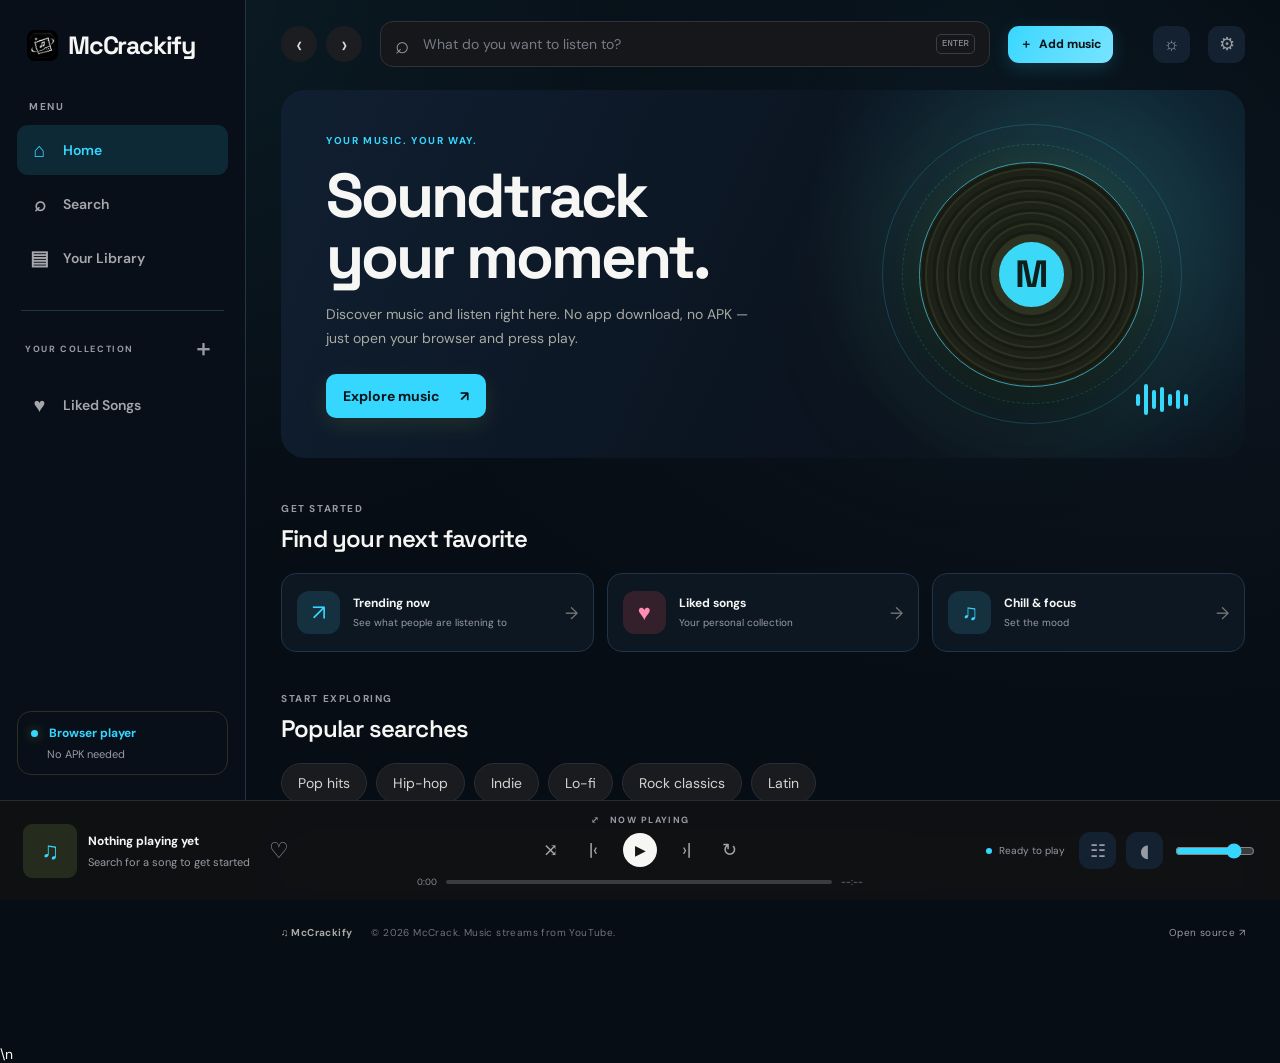
==== commit c45396f3: "Sync McCrackify web player with the current McCrackOS app snapshot" ====
--- a/web/index.html
+++ b/web/index.html
@@ -529,7 +529,7 @@
 (() => {
   'use strict';
   const $ = (s, root=document) => root.querySelector(s);
-  const $ = (s, root=document) => [...root.querySelectorAll(s)];
+  const $$ = (s, root=document) => [...root.querySelectorAll(s)];
   const STORE = {liked:'mccrackify-liked-v1', playlists:'mccrackify-playlists-v1', theme:'mccrackify-theme-v1', queue:'mccrackify-queue-v1', playback:'mccrackify-playback-v1'};
   const MOBILE_MODE = window.MCCRACKIFY_MOBILE_MODE === true;
   const API_INSTANCES = [
@@ -559,12 +559,22 @@
   function toast(message){const el=$('#toast');el.textContent=message;el.classList.add('show');clearTimeout(state.toastTimer);state.toastTimer=setTimeout(()=>el.classList.remove('show'),2400)}
   function normalize(item){let id=item.videoId||item.id||'';if(typeof id==='string'){if(id.includes('watch?v='))id=id.split('watch?v=')[1].split('&')[0];else if(id.includes('youtu.be/'))id=id.split('youtu.be/')[1].split(/[?&]/)[0];else if(id.includes('embed/'))id=id.split('embed/')[1].split(/[?&]/)[0]}if(!id&&item.url){try{id=new URL(item.url,location.href).searchParams.get('v')||String(item.url).split('youtu.be/')[1]?.split(/[?&]/)[0]||''}catch{}}if(!/^[a-zA-Z0-9_-]{11}$/.test(id))id='';return {id,title:item.title||item.trackName||'Unknown title',artist:item.uploaderName||item.uploader||item.channel||item.author||item.artist||item.artistName||'Unknown artist',album:item.album||item.albumName||'',thumbnail:item.thumbnail||item.thumbnails?.[0]?.url||item.videoThumbnails?.[0]?.url||item.thumbnailUrl||(id?'https://i.ytimg.com/vi/'+id+'/hqdefault.jpg':''),duration:Number(item.duration||item.lengthSeconds||0),url:item.url||(id?'https://www.youtube.com/watch?v='+id:''),previewUrl:item.previewUrl||'',source:item.source||'youtube'}}function isLiked(song){return state.liked.some(s=>s.id===song.id)}
   function formatTime(seconds){if(!Number.isFinite(seconds)||seconds<0)return '0:00';const m=Math.floor(seconds/60),s=Math.floor(seconds%60);return m+':'+String(s).padStart(2,'0')}
-  function go(view, record=true){if(!$('#'+view+'-view')) view='home';if(record&&state.view!==view){state.history=state.history.slice(0,state.historyIndex+1);state.history.push(state.view);state.historyIndex=state.history.length-1}state.lastView=state.view;state.view=view;$('.view').forEach(el=>el.classList.toggle('hidden',el.id!==view+'-view'));$('.nav-item').forEach(b=>b.classList.toggle('active',b.dataset.view===view));if(view==='library')renderLibrary();if(view==='liked')renderLiked();if(view==='playlist')renderPlaylist();if(view==='search')setTimeout(()=>$('#search-input').focus(),20);window.scrollTo({top:0,behavior:'smooth'})}
+  function go(view, record=true){if(!$('#'+view+'-view')) view='home';if(record&&state.view!==view){state.history=state.history.slice(0,state.historyIndex+1);state.history.push(state.view);state.historyIndex=state.history.length-1}state.lastView=state.view;state.view=view;$$('.view').forEach(el=>el.classList.toggle('hidden',el.id!==view+'-view'));$$('.nav-item').forEach(b=>b.classList.toggle('active',b.dataset.view===view));if(view==='library')renderLibrary();if(view==='liked')renderLiked();if(view==='playlist')renderPlaylist();if(view==='search')setTimeout(()=>$('#search-input').focus(),20);window.scrollTo({top:0,behavior:'smooth'})}
   function pushSong(song){if(!song||!song.id){toast('This result does not have a playable video.');return}state.queue.push(song);state.index=state.queue.length-1;playSong(song)}
   function playSong(song){if(!song?.id)return;if((song.source==='apple'||String(song.id).startsWith('itunes-'))&&!song.previewUrl){toast('Search again to play the YouTube version of this track.');return;}const idx=state.queue.findIndex(s=>s.id===song.id);if(idx>=0)state.index=idx;else{state.queue.push(song);state.index=state.queue.length-1}document.body.classList.add('is-playing');updateCurrent(song);if(!artworkFor(song))loadArtwork([song],song.title+' '+song.artist);if(song.previewUrl){state.currentSource='preview';if(state.ytReady){try{state.yt.pauseVideo()}catch{}}$('#youtube-stage').classList.add('hidden');state.audio.src=song.previewUrl;state.audio.load();state.audio.play().then(()=>{$('#play-pause').textContent='Ⅱ';$('#expanded-play').textContent='Ⅱ';$('#player-status').textContent='Playing preview'}).catch(()=>{$('#play-pause').textContent='▶';$('#expanded-play').textContent='▶';$('#player-status').textContent='Tap play to start preview';toast('Tap play to listen to this preview.')});}else{if(state.audio&&!state.audio.paused)state.audio.pause();state.currentSource='youtube';if(state.ytReady){state.yt.loadVideoById(song.id);$('#play-pause').textContent='Ⅱ';$('#expanded-play').textContent='Ⅱ';$('#player-status').textContent='Loading YouTube…'}else{state.pendingSong=song;loadYouTubeApi();$('#player-status').textContent='Loading YouTube player…'}}renderQueue();if(window.innerWidth<760)$('#player').scrollIntoView({block:'nearest'})}
   function youtubeThumbnail(song,quality='hqdefault'){const id=String(song?.id||'');return /^[a-zA-Z0-9_-]{11}$/.test(id)?'https://i.ytimg.com/vi/'+id+'/'+quality+'.jpg':''}
   function bindArtworkFallback(img,song,onExhausted){if(!img)return;const candidates=['hqdefault','mqdefault','default'].map(q=>youtubeThumbnail(song,q)).filter(Boolean);let next=0;const current=img.getAttribute('src')||'';const match=candidates.findIndex(url=>current===url||current.endsWith(new URL(url).pathname));if(match>=0)next=match+1;img.onerror=()=>{while(next<candidates.length&&img.src===candidates[next])next++;if(next<candidates.length){const fallback=candidates[next++];if(song){song.thumbnail=fallback;if(song.id){artworkCache[song.id]=fallback;save(ART_CACHE_KEY,artworkCache)}}img.src=fallback;return}img.onerror=null;if(onExhausted)onExhausted(img)}}
+  function sendMcCrackifyState(song){
+ const current=song||state.queue[state.index];
+ if(!window.parent||window.parent===window)return;
+ if(!current){try{window.parent.postMessage({type:"mccrack-music-state",song:null},"*")}catch{}return}
+ let progress=0,duration=Number(current.duration||0),playing=false;
+ try{if(state.currentSource==="preview"&&state.audio){progress=state.audio.currentTime||0;duration=state.audio.duration||duration;playing=!state.audio.paused}else if(state.ytReady&&state.yt){progress=state.yt.getCurrentTime()||0;duration=state.yt.getDuration()||duration;playing=state.yt.getPlayerState()===1}}catch{}
+ let volume=100,muted=false;try{if(state.currentSource==="preview"&&state.audio){volume=Math.round((state.audio.volume||0)*100);muted=state.audio.muted}else if(state.ytReady&&state.yt){volume=state.yt.getVolume();muted=state.yt.isMuted()}}catch{};const queue=(state.queue||[]).slice(state.index+1,state.index+5).map(item=>item.title||"Unknown track");try{window.parent.postMessage({type:"mccrack-music-state",song:{title:current.title||"Unknown track",artist:current.artist||"Unknown artist",artwork:artworkFor(current)||current.thumbnail||""},playing,progress,duration,volume,muted,queue},"*")}catch{}
+ }
+ window.addEventListener("message",event=>{if(event.source!==window.parent)return;const data=event.data;if(data?.type!=="mccrack-music-control")return;try{if(data.action==="toggle")togglePlay();else if(data.action==="next")void nextSong();else if(data.action==="previous")previousSong();else if(data.action==="seek"&&Number.isFinite(Number(data.value))){const time=Math.max(0,Number(data.value));if(state.currentSource==="preview"&&state.audio)state.audio.currentTime=Math.min(time,state.audio.duration||time);else if(state.ytReady&&state.yt)state.yt.seekTo(time,true)}else if(data.action==="volume"&&Number.isFinite(Number(data.value))){const volume=Math.max(0,Math.min(100,Number(data.value)));if(state.currentSource==="preview"&&state.audio){state.audio.volume=volume/100;state.audio.muted=volume===0}else if(state.ytReady&&state.yt){state.yt.setVolume(volume);if(volume>0)state.yt.unMute()}}else if(data.action==="mute"){if(state.currentSource==="preview"&&state.audio)state.audio.muted=!state.audio.muted;else if(state.ytReady&&state.yt){if(state.yt.isMuted())state.yt.unMute();else state.yt.mute()}}}catch(error){console.warn("McCrackify OS widget control:",error)}});
   function updateMediaSession(song){
+ sendMcCrackifyState(song);
  if(!('mediaSession' in navigator)||!song)return;
  try{
   if('MediaMetadata' in window){
@@ -584,8 +594,8 @@
 }
 function updateCurrent(song){updateMediaSession(song);$('#current-title').textContent=song.title;$('#current-artist').textContent=song.artist;const artUrl=artworkFor(song);const currentArt=$('#current-art');currentArt.innerHTML=artUrl?'<img alt="" src="'+escapeHtml(artUrl)+'">':'♫';const currentImg=$('img',currentArt);if(currentImg)bindArtworkFallback(currentImg,song,img=>{img.remove();currentArt.textContent='♫'});const cover=$('#expanded-cover'),placeholder=$('#expanded-cover-placeholder');cover.onload=()=>{cover.hidden=false;placeholder.hidden=true};cover.src=artUrl||'';cover.hidden=!artUrl;placeholder.hidden=!!artUrl;bindArtworkFallback(cover,song,()=>{cover.hidden=true;placeholder.hidden=false});$('#expanded-title').textContent=song.title;$('#expanded-artist').textContent=song.artist;const ambient=$('#expanded-ambient-art');if(ambient)ambient.style.backgroundImage=artUrl?'url('+JSON.stringify(artUrl)+')':'none';$('#expanded-play').textContent=$('#play-pause').textContent;$('#current-like').textContent=isLiked(song)?'♥':'♡';$('#current-like').classList.toggle('liked',isLiked(song));$('#elapsed').textContent='0:00';$('#duration').textContent=song.duration?formatTime(song.duration):'--:--';$('#progress-fill').style.width='0%';}
   function loadYouTubeApi(){if(window.YT&&window.YT.Player){initYouTube();return}if($('#yt-api'))return;const script=document.createElement('script');script.id='yt-api';script.src='https://www.youtube.com/iframe_api';script.onerror=()=>{script.remove();$('#player-status').textContent='YouTube player unavailable';toast('Could not load the YouTube player. Check your connection and try again.')};document.head.appendChild(script);window.onYouTubeIframeAPIReady=initYouTube}
-  function initYouTube(){if(state.ytReady||!window.YT?.Player)return;$('#youtube-stage').classList.add('hidden');state.yt=new YT.Player('musify-yt-player',{height:'360',width:'640',videoId:state.pendingSong?.id||'',playerVars:{autoplay:0,controls:1,playsinline:1,rel:0,iv_load_policy:3,origin:location.origin},events:{onReady:()=>{state.ytReady=true;if($('#now-playing-dialog').open&&expandedMode==='video')$('#youtube-stage').classList.remove('hidden');else $('#youtube-stage').classList.add('hidden');try{state.yt.setVolume(Number($('#volume').value))}catch{}if(state.pendingSong){state.yt.loadVideoById(state.pendingSong.id);$('#play-pause').textContent='Ⅱ';$('#player-status').textContent='Loading YouTube…';state.pendingSong=null}},onStateChange:e=>{if(e.data===YT.PlayerState.PLAYING){document.body.classList.add('is-playing');if($('#now-playing-dialog').open&&expandedMode==='video')$('#youtube-stage').classList.remove('hidden');else $('#youtube-stage').classList.add('hidden');$('#play-pause').textContent='Ⅱ';$('#expanded-play').textContent='Ⅱ';$('#player-status').textContent='Playing';startProgress()}else if(e.data===YT.PlayerState.PAUSED){document.body.classList.remove('is-playing');$('#play-pause').textContent='▶';$('#expanded-play').textContent='▶';$('#player-status').textContent='Paused'}else if(e.data===YT.PlayerState.ENDED){if(state.repeat&&state.yt)state.yt.playVideo();else nextSong()}},onError:()=>{$('#player-status').textContent='Video unavailable';$('#play-pause').textContent='▶';toast('YouTube blocked this video from embedding. Skipping to the next track if available.');if(state.index>=0)setTimeout(nextSong,350)}}})}
-  function startProgress(){clearInterval(state.progressTimer);state.progressTimer=setInterval(()=>{try{let current=0,duration=0;if(state.currentSource==='preview'&&state.audio){current=state.audio.currentTime||0;duration=state.audio.duration||0}else if(state.ytReady){current=state.yt.getCurrentTime()||0;duration=state.yt.getDuration()||0}else{return}$('#elapsed').textContent=formatTime(current);$('#duration').textContent=formatTime(duration);$('#progress-fill').style.width=(duration?Math.min(100,current/duration*100):0)+'%';$('#expanded-elapsed').textContent=formatTime(current);$('#expanded-duration').textContent=formatTime(duration);$('#expanded-progress-fill').style.width=(duration?Math.min(100,current/duration*100):0)+'%'}catch{}},500)}
+  function initYouTube(){if(state.ytReady||!window.YT?.Player)return;$('#youtube-stage').classList.add('hidden');state.yt=new YT.Player('musify-yt-player',{height:'360',width:'640',videoId:state.pendingSong?.id||'',playerVars:{autoplay:0,controls:1,playsinline:1,rel:0,iv_load_policy:3,origin:location.origin},events:{onReady:()=>{state.ytReady=true;if($('#now-playing-dialog').open&&expandedMode==='video')$('#youtube-stage').classList.remove('hidden');else $('#youtube-stage').classList.add('hidden');try{state.yt.setVolume(Number($('#volume').value))}catch{}if(state.pendingSong){state.yt.loadVideoById(state.pendingSong.id);$('#play-pause').textContent='Ⅱ';$('#player-status').textContent='Loading YouTube…';state.pendingSong=null}},onStateChange:e=>{if(e.data===YT.PlayerState.PLAYING){document.body.classList.add('is-playing');if($('#now-playing-dialog').open&&expandedMode==='video')$('#youtube-stage').classList.remove('hidden');else $('#youtube-stage').classList.add('hidden');$('#play-pause').textContent='Ⅱ';$('#expanded-play').textContent='Ⅱ';$('#player-status').textContent='Playing';startProgress()}else if(e.data===YT.PlayerState.PAUSED){document.body.classList.remove('is-playing');$('#play-pause').textContent='▶';$('#expanded-play').textContent='▶';$('#player-status').textContent='Paused';sendMcCrackifyState()}else if(e.data===YT.PlayerState.ENDED){if(state.repeat&&state.yt)state.yt.playVideo();else nextSong()}},onError:()=>{$('#player-status').textContent='Video unavailable';$('#play-pause').textContent='▶';toast('YouTube blocked this video from embedding. Skipping to the next track if available.');if(state.index>=0)setTimeout(nextSong,350)}}})}
+  function startProgress(){clearInterval(state.progressTimer);state.progressTimer=setInterval(()=>{try{let current=0,duration=0;if(state.currentSource==='preview'&&state.audio){current=state.audio.currentTime||0;duration=state.audio.duration||0}else if(state.ytReady){current=state.yt.getCurrentTime()||0;duration=state.yt.getDuration()||0}else{return}$('#elapsed').textContent=formatTime(current);$('#duration').textContent=formatTime(duration);$('#progress-fill').style.width=(duration?Math.min(100,current/duration*100):0)+'%';$('#expanded-elapsed').textContent=formatTime(current);$('#expanded-duration').textContent=formatTime(duration);$('#expanded-progress-fill').style.width=(duration?Math.min(100,current/duration*100):0)+'%';sendMcCrackifyState()}catch{}},500)}
   function togglePlay(){if(state.index<0){if(state.queue.length)playSong(state.queue[0]);else{toast('Search for a song first.');$('#search-input').focus();return}}if(state.currentSource==='preview'){if(state.audio.paused)state.audio.play().then(()=>{$('#play-pause').textContent='Ⅱ';$('#player-status').textContent='Playing preview'}).catch(()=>toast('This preview could not be played.'));else state.audio.pause();return}if(!state.ytReady){loadYouTubeApi();return}try{const status=state.yt.getPlayerState();if(status===YT.PlayerState.PLAYING)state.yt.pauseVideo();else state.yt.playVideo()}catch{toast('Player is still loading. Try again in a moment.')}}
   async function fetchRecommendationResults(queries){
     const sourceList=[...API_INSTANCES.map(base=>({base,kind:'piped'})),...INVIDIOUS_INSTANCES.map(base=>({base,kind:'invidious'}))];
@@ -681,7 +691,7 @@
     function renderCards(songs,root){root.innerHTML='';if(!songs.length){root.innerHTML='<div class="empty-state">Nothing found. Try another search.</div>';return}for(const song of songs){const card=document.createElement('article');card.className='song-card';card.innerHTML='<button class="song-art art-open" type="button" title="Open artwork and video">'+(artworkFor(song)?'<img loading="lazy" alt="" src="'+escapeHtml(artworkFor(song))+'">':'♫')+'</button><div class="song-title" title="'+escapeHtml(song.title)+'">'+escapeHtml(song.title)+'</div><div class="song-subtitle" title="'+escapeHtml(song.artist)+'">'+escapeHtml(song.artist)+'</div><div class="song-card-bottom"><button class="small-like '+(isLiked(song)?'liked':'')+'" title="Like song">'+(isLiked(song)?'♥':'♡')+'</button><button class="queue-add" title="Add to queue">＋</button><button class="card-play" title="Play">▶</button></div>';const cardImg=$('img',card);if(cardImg)bindArtworkFallback(cardImg,song,()=>{const art=cardImg.closest('.song-art');if(art)art.textContent='♫'});$('.card-play',card).addEventListener('click',()=>playSearchResult(song));$('.queue-add',card).addEventListener('click',()=>enqueueSong(song));$('.art-open',card).addEventListener('click',()=>openExpanded(song));$('.small-like',card).addEventListener('click',()=>toggleLike(song));root.appendChild(card)}}
   function toggleLike(song){if(isLiked(song))state.liked=state.liked.filter(s=>s.id!==song.id);else state.liked.unshift(song);save(STORE.liked,state.liked);$('#current-like').textContent=state.index>=0&&isLiked(state.queue[state.index])?'♥':'♡';$('#current-like').classList.toggle('liked',state.index>=0&&isLiked(state.queue[state.index]));if(state.view==='liked')renderLiked();if(state.view==='library')renderLibrary();if(state.view==='search')searchCurrentCards();renderSidebar();toast(isLiked(song)?'Added to Liked Songs':'Removed from Liked Songs')}
   function searchCurrentCards(){if(state.view==='search'&&state.query)search(state.query)}
-  function renderRows(songs,root){root.innerHTML='';if(!songs.length){root.innerHTML='<div class="empty-state">No songs here yet. Search for music and tap ♡ to save tracks.</div>';return}songs.forEach((song,i)=>{const row=document.createElement('div');row.className='track-row';const inPlaylist=root.id==='playlist-content';row.draggable=inPlaylist;row.dataset.songIndex=String(i);row.innerHTML='<span class="track-number">'+(i+1)+'</span><img loading="lazy" alt="" src="'+escapeHtml(song.thumbnail||'')+'"><div style="min-width:0"><div class="track-name" title="'+escapeHtml(song.title)+'">'+escapeHtml(song.title)+'</div><div class="track-by" title="'+escapeHtml(song.artist)+'">'+escapeHtml(song.artist)+'</div></div><div class="row-actions"><button title="Play">▶</button><button title="Like">'+(isLiked(song)?'♥':'♡')+'</button><button title="Add to playlist">＋</button>'+(inPlaylist?'<button title="Remove from this playlist">×</button>':'')+'</div>';const rowImg=$('img',row);if(rowImg)bindArtworkFallback(rowImg,song,()=>{rowImg.style.visibility='hidden'});const actions=$('.row-actions button',row);actions[0].addEventListener('click',()=>playSong(song));actions[1].addEventListener('click',()=>toggleLike(song));actions[2].addEventListener('click',()=>choosePlaylistForSong(song));if(inPlaylist)actions[3].addEventListener('click',()=>removeSongFromPlaylist(song.id));if(inPlaylist){row.addEventListener('dragstart',e=>{row.classList.add('dragging');e.dataTransfer?.setData('text/plain',String(i));if(e.dataTransfer)e.dataTransfer.effectAllowed='move'});row.addEventListener('dragover',e=>{e.preventDefault();row.classList.add('drag-over')});row.addEventListener('dragleave',()=>row.classList.remove('drag-over'));row.addEventListener('drop',e=>{e.preventDefault();row.classList.remove('drag-over');const from=Number(e.dataTransfer?.getData('text/plain'));const pl=state.playlists.find(p=>p.id===state.currentPlaylist);if(!pl||!Number.isInteger(from)||from<0||from>=pl.songs.length||from===i)return;const [moved]=pl.songs.splice(from,1);pl.songs.splice(i,0,moved);save(STORE.playlists,state.playlists);openPlaylistContent(pl.id)});row.addEventListener('dragend',()=>$('.dragging,.drag-over',root).forEach(el=>el.classList.remove('dragging','drag-over')))}root.appendChild(row)})}
+  function renderRows(songs,root){root.innerHTML='';if(!songs.length){root.innerHTML='<div class="empty-state">No songs here yet. Search for music and tap ♡ to save tracks.</div>';return}songs.forEach((song,i)=>{const row=document.createElement('div');row.className='track-row';const inPlaylist=root.id==='playlist-content';row.draggable=inPlaylist;row.dataset.songIndex=String(i);row.innerHTML='<span class="track-number">'+(i+1)+'</span><img loading="lazy" alt="" src="'+escapeHtml(song.thumbnail||'')+'"><div style="min-width:0"><div class="track-name" title="'+escapeHtml(song.title)+'">'+escapeHtml(song.title)+'</div><div class="track-by" title="'+escapeHtml(song.artist)+'">'+escapeHtml(song.artist)+'</div></div><div class="row-actions"><button title="Play">▶</button><button title="Like">'+(isLiked(song)?'♥':'♡')+'</button><button title="Add to playlist">＋</button>'+(inPlaylist?'<button title="Remove from this playlist">×</button>':'')+'</div>';const rowImg=$('img',row);if(rowImg)bindArtworkFallback(rowImg,song,()=>{rowImg.style.visibility='hidden'});const actions=$('.row-actions button',row);actions[0].addEventListener('click',()=>playSong(song));actions[1].addEventListener('click',()=>toggleLike(song));actions[2].addEventListener('click',()=>choosePlaylistForSong(song));if(inPlaylist)actions[3].addEventListener('click',()=>removeSongFromPlaylist(song.id));if(inPlaylist){row.addEventListener('dragstart',e=>{row.classList.add('dragging');e.dataTransfer?.setData('text/plain',String(i));if(e.dataTransfer)e.dataTransfer.effectAllowed='move'});row.addEventListener('dragover',e=>{e.preventDefault();row.classList.add('drag-over')});row.addEventListener('dragleave',()=>row.classList.remove('drag-over'));row.addEventListener('drop',e=>{e.preventDefault();row.classList.remove('drag-over');const from=Number(e.dataTransfer?.getData('text/plain'));const pl=state.playlists.find(p=>p.id===state.currentPlaylist);if(!pl||!Number.isInteger(from)||from<0||from>=pl.songs.length||from===i)return;const [moved]=pl.songs.splice(from,1);pl.songs.splice(i,0,moved);save(STORE.playlists,state.playlists);openPlaylistContent(pl.id)});row.addEventListener('dragend',()=>$$('.dragging,.drag-over',root).forEach(el=>el.classList.remove('dragging','drag-over')))}root.appendChild(row)})}
   function renderLiked(){const songs=state.liked;$('#liked-count').textContent=songs.length+' '+(songs.length===1?'song':'songs')+' · saved in this browser';renderRows(songs,$('#liked-content'))}
   function renderLibrary(){const root=$('#library-content');root.innerHTML='';const h=document.createElement('h2');h.textContent='Liked Songs';h.style.cssText="font:600 22px 'Space Grotesk';margin:10px 0 15px";root.appendChild(h);renderRows(state.liked,root);const h2=document.createElement('h2');h2.textContent='Your playlists';h2.style.cssText="font:600 22px 'Space Grotesk';margin:30px 0 15px";root.appendChild(h2);if(!state.playlists.length){const p=document.createElement('p');p.className='empty-state';p.textContent='Create a playlist with the + button in the sidebar.';root.appendChild(p)}state.playlists.forEach(pl=>{const wrap=document.createElement('div');wrap.className='playlist-library-item';const b=document.createElement('button');b.className='quick-card';b.style.cssText='width:100%;text-align:left';const coverUrl=pl.coverUrl||pl.songs[0]?.thumbnail||'';b.innerHTML='<span class="quick-icon">'+(coverUrl?'<img class="playlist-cover-thumb" alt="" src="'+escapeHtml(coverUrl)+'">':'♫')+'</span><span><b>'+escapeHtml(pl.name)+'</b><small>'+pl.songs.length+' songs</small></span><span class="quick-arrow">→</span>';const coverImage=$('img',b);if(coverImage)coverImage.addEventListener('error',()=>{coverImage.remove();const icon=$('.quick-icon',b);if(icon)icon.textContent='♫'},{once:true});b.addEventListener('click',()=>openPlaylist(pl.id));const actions=document.createElement('div');actions.className='playlist-library-actions';actions.innerHTML='<button type="button" class="secondary-button" data-playlist-action="cover">Cover</button><button type="button" class="secondary-button" data-playlist-action="rename">Rename</button><button type="button" class="secondary-button" data-playlist-action="delete">Delete</button>';actions.querySelector('[data-playlist-action="cover"]').addEventListener('click',()=>changePlaylistCover(pl.id));actions.querySelector('[data-playlist-action="rename"]').addEventListener('click',()=>renamePlaylist(pl.id));actions.querySelector('[data-playlist-action="delete"]').addEventListener('click',()=>deletePlaylist(pl.id));wrap.append(b,actions);root.appendChild(wrap)});if(state.userSongs.length){const h3=document.createElement('h2');h3.textContent='Uploaded music';h3.style.cssText="font:600 22px 'Space Grotesk';margin:30px 0 15px";root.appendChild(h3);renderRows(state.userSongs,root)}}
   function renderSidebar(){const root=$('#playlist-list');root.innerHTML='';state.playlists.forEach(pl=>{const b=document.createElement('button');b.textContent='♫  '+pl.name;b.title=pl.name;b.addEventListener('click',()=>openPlaylist(pl.id));root.appendChild(b)})}
@@ -692,7 +702,7 @@
   function openPlaylist(id){state.currentPlaylist=id;const pl=state.playlists.find(p=>p.id===id);if(!pl)return;$('#playlist-title').textContent=pl.name;$('#playlist-description').textContent=pl.songs.length+' songs · your personal mix';renderRows(pl.songs,$('#playlist-content'));go('playlist')}
   function renderPlaylist(){if(state.currentPlaylist)openPlaylistContent(state.currentPlaylist)}
   function openPlaylistContent(id){const pl=state.playlists.find(p=>p.id===id);if(pl){$('#playlist-title').textContent=pl.name;$('#playlist-description').textContent=pl.songs.length+' songs · your personal mix';renderRows(pl.songs,$('#playlist-content'))}}
-  function renderQueue(){persistQueue();const root=$('#queue-content');root.innerHTML='';if(!state.queue.length){root.innerHTML='<p class="empty-state">Your queue is empty. Add songs from search with ＋.</p>';return}state.queue.forEach((s,i)=>{const row=document.createElement('div');row.className='track-row queue-row'+(i===state.index?' queue-current':'');row.dataset.queueIndex=String(i);row.draggable=i>state.index;row.innerHTML='<span class="track-number">'+(i===state.index?'♫':i+1)+'</span><img alt="" src="'+escapeHtml(artworkFor(s)||'')+'"><div style="min-width:0"><div class="track-name">'+escapeHtml(s.title)+'</div><div class="track-by">'+escapeHtml(s.artist)+(i===state.index?' · Playing':i===state.index+1?' · Up next':'')+'</div></div><div class="row-actions"><button title="Play this song">▶</button><button title="Move up" '+(i<=state.index+1?'disabled':'')+'>↑</button><button title="Move down" '+(i<=state.index||i===state.queue.length-1?'disabled':'')+'>↓</button><button title="Remove from queue" '+(i===state.index?'disabled':'')+'>×</button></div>';const queueImg=$('img',row);if(queueImg)bindArtworkFallback(queueImg,s,()=>{queueImg.style.visibility='hidden'});const buttons=$('.row-actions button',row);buttons[0].addEventListener('click',()=>playSong(s));buttons[1].addEventListener('click',()=>moveQueuedSong(i,-1));buttons[2].addEventListener('click',()=>moveQueuedSong(i,1));buttons[3].addEventListener('click',()=>removeQueuedSong(i));row.addEventListener('dragstart',e=>{if(!row.draggable){e.preventDefault();return}row.classList.add('dragging');e.dataTransfer?.setData('text/plain',String(i));if(e.dataTransfer)e.dataTransfer.effectAllowed='move'});row.addEventListener('dragover',e=>{if(i>state.index){e.preventDefault();row.classList.add('drag-over')}});row.addEventListener('dragleave',()=>row.classList.remove('drag-over'));row.addEventListener('drop',e=>{e.preventDefault();row.classList.remove('drag-over');const from=Number(e.dataTransfer?.getData('text/plain'));if(Number.isInteger(from)&&from>state.index&&i>state.index&&from!==i)moveQueuedSong(from,i-from)});row.addEventListener('dragend',()=>$('.dragging,.drag-over',root).forEach(el=>el.classList.remove('dragging','drag-over')));root.appendChild(row)})}
+  function renderQueue(){persistQueue();const root=$('#queue-content');root.innerHTML='';if(!state.queue.length){root.innerHTML='<p class="empty-state">Your queue is empty. Add songs from search with ＋.</p>';return}state.queue.forEach((s,i)=>{const row=document.createElement('div');row.className='track-row queue-row'+(i===state.index?' queue-current':'');row.dataset.queueIndex=String(i);row.draggable=i>state.index;row.innerHTML='<span class="track-number">'+(i===state.index?'♫':i+1)+'</span><img alt="" src="'+escapeHtml(artworkFor(s)||'')+'"><div style="min-width:0"><div class="track-name">'+escapeHtml(s.title)+'</div><div class="track-by">'+escapeHtml(s.artist)+(i===state.index?' · Playing':i===state.index+1?' · Up next':'')+'</div></div><div class="row-actions"><button title="Play this song">▶</button><button title="Move up" '+(i<=state.index+1?'disabled':'')+'>↑</button><button title="Move down" '+(i<=state.index||i===state.queue.length-1?'disabled':'')+'>↓</button><button title="Remove from queue" '+(i===state.index?'disabled':'')+'>×</button></div>';const queueImg=$('img',row);if(queueImg)bindArtworkFallback(queueImg,s,()=>{queueImg.style.visibility='hidden'});const buttons=$('.row-actions button',row);buttons[0].addEventListener('click',()=>playSong(s));buttons[1].addEventListener('click',()=>moveQueuedSong(i,-1));buttons[2].addEventListener('click',()=>moveQueuedSong(i,1));buttons[3].addEventListener('click',()=>removeQueuedSong(i));row.addEventListener('dragstart',e=>{if(!row.draggable){e.preventDefault();return}row.classList.add('dragging');e.dataTransfer?.setData('text/plain',String(i));if(e.dataTransfer)e.dataTransfer.effectAllowed='move'});row.addEventListener('dragover',e=>{if(i>state.index){e.preventDefault();row.classList.add('drag-over')}});row.addEventListener('dragleave',()=>row.classList.remove('drag-over'));row.addEventListener('drop',e=>{e.preventDefault();row.classList.remove('drag-over');const from=Number(e.dataTransfer?.getData('text/plain'));if(Number.isInteger(from)&&from>state.index&&i>state.index&&from!==i)moveQueuedSong(from,i-from)});row.addEventListener('dragend',()=>$$('.dragging,.drag-over',root).forEach(el=>el.classList.remove('dragging','drag-over')));root.appendChild(row)})}
     function createPlaylist(name){const pl={id:Date.now().toString(36)+Math.random().toString(36).slice(2,6),name,songs:[]};state.playlists.push(pl);save(STORE.playlists,state.playlists);renderSidebar();renderLibrary();toast('Playlist created');openPlaylist(pl.id)}
   function addCurrentToPlaylist(id){if(state.index<0)return;addSongToPlaylist(state.queue[state.index],id)}
   function choosePlaylistForSong(song){if(!state.playlists.length){if(confirm('You have no playlists yet. Create one now?'))$('#playlist-dialog').showModal();return}const menu=state.playlists.map((p,i)=>(i+1)+'. '+p.name).join('\n');const choice=prompt('Add “'+song.title+'” to which playlist? Enter a number:\n'+menu,'1');if(choice===null)return;const pl=state.playlists[Number(choice)-1];if(!pl){toast('Choose a valid playlist number.');return}addSongToPlaylist(song,pl.id)}
@@ -704,7 +714,7 @@
   const CUSTOM_KEY='mccrackify-custom-v1';
   const defaultCustom={accent:'#36d7ff',ink:'#07151a',appearance:'dark',density:'comfortable',motion:'on',visuals:'on',artGlow:'on',backdrop:'aurora',playerScale:'balanced',cardStyle:'soft',fontSize:'normal',headerStyle:'gradient'};
   function getCustom(){return {...defaultCustom,...load(CUSTOM_KEY,{})}}
-  function applyCustom(){const c=getCustom();document.documentElement.style.setProperty('--accent',c.accent);document.documentElement.style.setProperty('--accent-ink',c.ink);document.body.classList.toggle('light',c.appearance==='light');document.body.classList.toggle('compact-layout',c.density==='compact');document.body.classList.toggle('reduce-motion',c.motion==='off');document.body.classList.toggle('visualizer-off',c.visuals==='off');document.body.classList.toggle('glow-art-off',c.artGlow==='off');document.body.classList.remove('backdrop-aurora','backdrop-midnight','backdrop-ember','backdrop-ocean','backdrop-rose','backdrop-mono');document.body.classList.add('backdrop-'+(c.backdrop||'aurora'));document.body.classList.remove('player-scale-balanced','player-scale-large');document.body.classList.add('player-scale-'+(c.playerScale||'balanced'));document.body.classList.remove('cards-soft','cards-sharp','font-size-normal','font-size-large','font-size-small','header-gradient','header-glass','header-minimal');document.body.classList.add('cards-'+(c.cardStyle||'soft'),'font-size-'+(c.fontSize||'normal'),'header-'+(c.headerStyle||'gradient'));$('[data-backdrop]').forEach(b=>b.classList.toggle('selected',b.dataset.backdrop===(c.backdrop||'aurora')));$('[data-player-scale]').forEach(b=>b.classList.toggle('selected',b.dataset.playerScale===(c.playerScale||'balanced')));$('[data-accent]').forEach(b=>b.classList.toggle('selected',b.dataset.accent===c.accent));$('[data-appearance]').forEach(b=>b.classList.toggle('selected',b.dataset.appearance===c.appearance));$('[data-density]').forEach(b=>b.classList.toggle('selected',b.dataset.density===c.density));$('[data-motion]').forEach(b=>b.classList.toggle('selected',b.dataset.motion===c.motion));$('[data-visuals]').forEach(b=>b.classList.toggle('selected',b.dataset.visuals===(c.visuals||'on')));$('[data-art-glow]').forEach(b=>b.classList.toggle('selected',b.dataset.artGlow===(c.artGlow||'on')));$('[data-card-style]').forEach(b=>b.classList.toggle('selected',b.dataset.cardStyle===(c.cardStyle||'soft')));$('[data-font-size]').forEach(b=>b.classList.toggle('selected',b.dataset.fontSize===(c.fontSize||'normal')));$('[data-header-style]').forEach(b=>b.classList.toggle('selected',b.dataset.headerStyle===(c.headerStyle||'gradient')))}
+  function applyCustom(){const c=getCustom();document.documentElement.style.setProperty('--accent',c.accent);document.documentElement.style.setProperty('--accent-ink',c.ink);document.body.classList.toggle('light',c.appearance==='light');document.body.classList.toggle('compact-layout',c.density==='compact');document.body.classList.toggle('reduce-motion',c.motion==='off');document.body.classList.toggle('visualizer-off',c.visuals==='off');document.body.classList.toggle('glow-art-off',c.artGlow==='off');document.body.classList.remove('backdrop-aurora','backdrop-midnight','backdrop-ember','backdrop-ocean','backdrop-rose','backdrop-mono');document.body.classList.add('backdrop-'+(c.backdrop||'aurora'));document.body.classList.remove('player-scale-balanced','player-scale-large');document.body.classList.add('player-scale-'+(c.playerScale||'balanced'));document.body.classList.remove('cards-soft','cards-sharp','font-size-normal','font-size-large','font-size-small','header-gradient','header-glass','header-minimal');document.body.classList.add('cards-'+(c.cardStyle||'soft'),'font-size-'+(c.fontSize||'normal'),'header-'+(c.headerStyle||'gradient'));$$('[data-backdrop]').forEach(b=>b.classList.toggle('selected',b.dataset.backdrop===(c.backdrop||'aurora')));$$('[data-player-scale]').forEach(b=>b.classList.toggle('selected',b.dataset.playerScale===(c.playerScale||'balanced')));$$('[data-accent]').forEach(b=>b.classList.toggle('selected',b.dataset.accent===c.accent));$$('[data-appearance]').forEach(b=>b.classList.toggle('selected',b.dataset.appearance===c.appearance));$$('[data-density]').forEach(b=>b.classList.toggle('selected',b.dataset.density===c.density));$$('[data-motion]').forEach(b=>b.classList.toggle('selected',b.dataset.motion===c.motion));$$('[data-visuals]').forEach(b=>b.classList.toggle('selected',b.dataset.visuals===(c.visuals||'on')));$$('[data-art-glow]').forEach(b=>b.classList.toggle('selected',b.dataset.artGlow===(c.artGlow||'on')));$$('[data-card-style]').forEach(b=>b.classList.toggle('selected',b.dataset.cardStyle===(c.cardStyle||'soft')));$$('[data-font-size]').forEach(b=>b.classList.toggle('selected',b.dataset.fontSize===(c.fontSize||'normal')));$$('[data-header-style]').forEach(b=>b.classList.toggle('selected',b.dataset.headerStyle===(c.headerStyle||'gradient')))}
   function setCustom(patch){save(CUSTOM_KEY,{...getCustom(),...patch});applyCustom()}
   let stageHome=null,expandedMode='cover';
   function openExpanded(song){if(song&&song.id&&(!state.queue[state.index]||state.queue[state.index].id!==song.id))playSearchResult(song);const current=state.queue[state.index]||song;if(!current){toast('Search for a song first.');return}updateCurrent(current);const dialog=$('#now-playing-dialog');if(!dialog.open)dialog.showModal();setExpandedMode('cover')}
@@ -730,9 +740,9 @@
     try{const url='https://api.lyrics.ovh/v1/'+encodeURIComponent(artist)+'/'+encodeURIComponent(title);const r=await fetch(url,{headers:{Accept:'application/json'},signal:AbortSignal.timeout(9000)});const d=r.ok?await r.json():null;if(token!==state.lyricsToken)return;if(d?.lyrics){body.textContent=d.lyrics;$('#lyrics-panel-source').textContent='Lyrics source: lyrics.ovh';return}}catch(e){console.warn('Backup lyrics provider failed',e)}
     if(token!==state.lyricsToken)return;body.textContent='Lyrics could not be found in the available sources. Try another version of the track.';$('#lyrics-panel-source').textContent='No match found in available lyrics databases';
   }
-      function wire(){ $('.nav-item').forEach(b=>b.addEventListener('click',()=>go(b.dataset.view)));$('#search-form')?.addEventListener('submit',e=>{e.preventDefault();search($('#search-input').value)});$('#hero-search')?.addEventListener('click',()=>go('search'));$('[data-query]').forEach(b=>b.addEventListener('click',()=>search(b.dataset.query)));$('[data-view]').forEach(b=>{if(b.classList.contains('quick-card'))b.addEventListener('click',()=>go(b.dataset.view))});$('#new-playlist')?.addEventListener('click',()=>$('#playlist-dialog').showModal());$('#playlist-form')?.addEventListener('submit',e=>{e.preventDefault();const name=$('#playlist-name').value.trim();if(name){createPlaylist(name);$('#playlist-name').value='';$('#playlist-dialog').close()}});$('#play-pause')?.addEventListener('click',togglePlay);$('#next')?.addEventListener('click',nextSong);$('#previous')?.addEventListener('click',previousSong);$('#shuffle')?.addEventListener('click',()=>{state.shuffle=!state.shuffle;$('#shuffle').classList.toggle('active',state.shuffle);persistQueue();toast(state.shuffle?'Shuffle on':'Shuffle off')});$('#repeat')?.addEventListener('click',()=>{state.repeat=!state.repeat;$('#repeat').classList.toggle('active',state.repeat);persistQueue();toast(state.repeat?'Repeat on':'Repeat off')});$('#current-like')?.addEventListener('click',()=>{if(state.index>=0)toggleLike(state.queue[state.index]);else toast('Play a song first.')});$('#volume')?.addEventListener('input',e=>{if(state.audio)state.audio.volume=Number(e.target.value)/100;if(state.ytReady)state.yt.setVolume(Number(e.target.value))});$('#volume-button')?.addEventListener('click',()=>{const input=$('#volume');input.value=Number(input.value)>0?0:80;if(state.audio)state.audio.volume=Number(input.value)/100;if(state.ytReady)state.yt.setVolume(Number(input.value));toast(Number(input.value)===0?'Muted':'Volume restored')});$('.progress-track, .expanded-progress-track').forEach(track=>track.addEventListener('click',e=>{const rect=e.currentTarget.getBoundingClientRect();const ratio=Math.max(0,Math.min(1,(e.clientX-rect.left)/rect.width));if(state.currentSource==='preview'&&state.audio&&Number.isFinite(state.audio.duration))state.audio.currentTime=ratio*state.audio.duration;else if(state.ytReady){const duration=state.yt.getDuration()||0;if(duration)state.yt.seekTo(ratio*duration,true)}}));$('#play-liked')?.addEventListener('click',()=>{if(!state.liked.length){toast('Like some songs first.');return}state.queue=[...state.liked];state.index=0;playSong(state.queue[0])});$('#queue-button')?.addEventListener('click',()=>{$('#queue-dialog').showModal();renderQueue()});$('#close-queue')?.addEventListener('click',()=>$('#queue-dialog').close());$('#clear-queue')?.addEventListener('click',()=>{state.queue=state.index>=0?state.queue.slice(0,state.index+1):[];renderQueue();toast('Upcoming queue cleared')});document.addEventListener('click',e=>{const retry=e.target.closest('[data-retry-search]');if(retry&&state.query)search(state.query)});$('#theme-toggle')?.addEventListener('click',()=>{const c=getCustom();setCustom({appearance:c.appearance==='light'?'dark':'light'})});$('#settings-button')?.addEventListener('click',()=>$('#settings-dialog').showModal());$('#upload-music-button')?.addEventListener('click',()=>$('#upload-file')?.click());$('#upload-file')?.addEventListener('change',e=>{const file=e.target.files?.[0];if(!file)return;if(file.type&&!file.type.startsWith('audio/')){toast('Choose an audio file.');e.target.value='';return}state.pendingAudioFile=file;$('#upload-title').value=file.name.replace(/\.[^.]+$/,'');$('#upload-artist').value='Unknown artist';$('#upload-album').value='';$('#upload-artwork').value='';$('#upload-art-preview').classList.add('hidden');$('#upload-dialog').showModal()});$('#cancel-upload,#cancel-upload-secondary').forEach(b=>b.addEventListener('click',()=>{state.pendingAudioFile=null;$('#upload-dialog').close()}));$('#upload-artwork')?.addEventListener('change',e=>{const f=e.target.files?.[0],img=$('#upload-art-preview');if(!f||!f.type.startsWith('image/')){img.classList.add('hidden');return}const reader=new FileReader();reader.onload=()=>{img.src=String(reader.result||'');img.classList.remove('hidden')};reader.readAsDataURL(f)});$('#upload-form')?.addEventListener('submit',e=>{e.preventDefault();const file=state.pendingAudioFile;if(!file)return;const audioUrl=URL.createObjectURL(file);const finish=thumbnail=>{const song={id:'local-'+Date.now().toString(36)+'-'+Math.random().toString(36).slice(2,6),title:$('#upload-title').value.trim()||file.name,artist:$('#upload-artist').value.trim()||'Unknown artist',album:$('#upload-album').value.trim(),thumbnail:thumbnail||'',previewUrl:audioUrl,duration:0,source:'local',localFile:true};state.userSongs.unshift(song);persistLocalSong(song,file).catch(error=>{console.warn('Could not persist local song',error);toast('Song added for this session, but browser storage was unavailable.')});state.pendingAudioFile=null;$('#upload-dialog').close();$('#upload-file').value='';enqueueSong(song);if(state.view==='library')renderLibrary()};const imageFile=$('#upload-artwork').files?.[0];if(imageFile&&imageFile.type.startsWith('image/')){const reader=new FileReader();reader.onload=()=>finish(String(reader.result||''));reader.onerror=()=>finish('');reader.readAsDataURL(imageFile)}else finish('')});$('#close-settings')?.addEventListener('click',()=>$('#settings-dialog').close());$('[data-accent]').forEach(b=>b.addEventListener('click',()=>setCustom({accent:b.dataset.accent,ink:b.dataset.ink})));$('[data-appearance]').forEach(b=>b.addEventListener('click',()=>setCustom({appearance:b.dataset.appearance})));$('[data-density]').forEach(b=>b.addEventListener('click',()=>setCustom({density:b.dataset.density})));$('[data-motion]').forEach(b=>b.addEventListener('click',()=>setCustom({motion:b.dataset.motion})));$('[data-visuals]').forEach(b=>b.addEventListener('click',()=>setCustom({visuals:b.dataset.visuals})));$('[data-art-glow]').forEach(b=>b.addEventListener('click',()=>setCustom({artGlow:b.dataset.artGlow})));$('[data-backdrop]').forEach(b=>b.addEventListener('click',()=>setCustom({backdrop:b.dataset.backdrop})));$('[data-player-scale]').forEach(b=>b.addEventListener('click',()=>setCustom({playerScale:b.dataset.playerScale})));$('[data-card-style]').forEach(b=>b.addEventListener('click',()=>setCustom({cardStyle:b.dataset.cardStyle})));$('[data-font-size]').forEach(b=>b.addEventListener('click',()=>setCustom({fontSize:b.dataset.fontSize})));$('[data-header-style]').forEach(b=>b.addEventListener('click',()=>setCustom({headerStyle:b.dataset.headerStyle})));$('#custom-accent')?.addEventListener('input',e=>setCustom({accent:e.target.value,ink:'#101010'}));$('#lyrics-button')?.addEventListener('click',()=>{if($('#now-playing-dialog').classList.contains('lyrics-mode'))setExpandedMode('cover');else showLyrics()});$('#close-inline-lyrics')?.addEventListener('click',()=>setExpandedMode('cover'));$('#close-lyrics')?.addEventListener('click',()=>$('#lyrics-dialog').close());$('#reset-customization')?.addEventListener('click',()=>{save(CUSTOM_KEY,defaultCustom);applyCustom();toast('Customization reset')});$('#expand-player')?.addEventListener('click',()=>openExpanded());$('#current-art')?.addEventListener('click',()=>openExpanded());$('#close-expanded')?.addEventListener('click',e=>{e.preventDefault();closeExpanded()});$('#now-playing-dialog')?.addEventListener('click',e=>{if(e.target===$('#now-playing-dialog'))closeExpanded()});$('#now-playing-dialog')?.addEventListener('cancel',()=>restoreStage());$('#now-playing-dialog')?.addEventListener('close',()=>restoreStage());$('#cover-mode')?.addEventListener('click',()=>setExpandedMode('cover'));$('#video-mode')?.addEventListener('click',()=>setExpandedMode('video'));$('#open-video-mode')?.addEventListener('click',()=>setExpandedMode('video'));$('#expanded-play')?.addEventListener('click',toggleExpandedPlay);$('#expanded-prev')?.addEventListener('click',previousSong);$('#expanded-next')?.addEventListener('click',nextSong);$('#back')?.addEventListener('click',()=>{if(state.historyIndex>=0){const v=state.history[state.historyIndex--];go(v,false)}});$('#forward')?.addEventListener('click',()=>{if(state.historyIndex<state.history.length-1){const v=state.history[++state.historyIndex];go(v,false)}});$('#search-input')?.addEventListener('keydown',e=>{if(e.key==='Escape')e.target.blur()});document.addEventListener('keydown',e=>{if((e.ctrlKey||e.metaKey)&&e.key.toLowerCase()==='k'){e.preventDefault();go('search');$('#search-input').focus()}if(e.code==='Space'&&!['INPUT','TEXTAREA','BUTTON'].includes(document.activeElement.tagName)&&!document.querySelector('dialog[open]')){e.preventDefault();togglePlay()}if(!e.ctrlKey&&!e.metaKey&&!e.altKey&&!['INPUT','TEXTAREA','SELECT'].includes(document.activeElement.tagName)&&!document.querySelector('dialog[open]')){if(e.key==='ArrowRight'){e.preventDefault();nextSong()}else if(e.key==='ArrowLeft'){e.preventDefault();previousSong()}else if(e.key.toLowerCase()==='m')$('#volume-button')?.click()}});}
+      function wire(){ $$('.nav-item').forEach(b=>b.addEventListener('click',()=>go(b.dataset.view)));$('#search-form')?.addEventListener('submit',e=>{e.preventDefault();search($('#search-input').value)});$('#hero-search')?.addEventListener('click',()=>go('search'));$$('[data-query]').forEach(b=>b.addEventListener('click',()=>search(b.dataset.query)));$$('[data-view]').forEach(b=>{if(b.classList.contains('quick-card'))b.addEventListener('click',()=>go(b.dataset.view))});$('#new-playlist')?.addEventListener('click',()=>$('#playlist-dialog').showModal());$('#playlist-form')?.addEventListener('submit',e=>{e.preventDefault();const name=$('#playlist-name').value.trim();if(name){createPlaylist(name);$('#playlist-name').value='';$('#playlist-dialog').close()}});$('#play-pause')?.addEventListener('click',togglePlay);$('#next')?.addEventListener('click',nextSong);$('#previous')?.addEventListener('click',previousSong);$('#shuffle')?.addEventListener('click',()=>{state.shuffle=!state.shuffle;$('#shuffle').classList.toggle('active',state.shuffle);persistQueue();toast(state.shuffle?'Shuffle on':'Shuffle off')});$('#repeat')?.addEventListener('click',()=>{state.repeat=!state.repeat;$('#repeat').classList.toggle('active',state.repeat);persistQueue();toast(state.repeat?'Repeat on':'Repeat off')});$('#current-like')?.addEventListener('click',()=>{if(state.index>=0)toggleLike(state.queue[state.index]);else toast('Play a song first.')});$('#volume')?.addEventListener('input',e=>{if(state.audio)state.audio.volume=Number(e.target.value)/100;if(state.ytReady)state.yt.setVolume(Number(e.target.value))});$('#volume-button')?.addEventListener('click',()=>{const input=$('#volume');input.value=Number(input.value)>0?0:80;if(state.audio)state.audio.volume=Number(input.value)/100;if(state.ytReady)state.yt.setVolume(Number(input.value));toast(Number(input.value)===0?'Muted':'Volume restored')});$$('.progress-track, .expanded-progress-track').forEach(track=>track.addEventListener('click',e=>{const rect=e.currentTarget.getBoundingClientRect();const ratio=Math.max(0,Math.min(1,(e.clientX-rect.left)/rect.width));if(state.currentSource==='preview'&&state.audio&&Number.isFinite(state.audio.duration))state.audio.currentTime=ratio*state.audio.duration;else if(state.ytReady){const duration=state.yt.getDuration()||0;if(duration)state.yt.seekTo(ratio*duration,true)}}));$('#play-liked')?.addEventListener('click',()=>{if(!state.liked.length){toast('Like some songs first.');return}state.queue=[...state.liked];state.index=0;playSong(state.queue[0])});$('#queue-button')?.addEventListener('click',()=>{$('#queue-dialog').showModal();renderQueue()});$('#close-queue')?.addEventListener('click',()=>$('#queue-dialog').close());$('#clear-queue')?.addEventListener('click',()=>{state.queue=state.index>=0?state.queue.slice(0,state.index+1):[];renderQueue();toast('Upcoming queue cleared')});document.addEventListener('click',e=>{const retry=e.target.closest('[data-retry-search]');if(retry&&state.query)search(state.query)});$('#theme-toggle')?.addEventListener('click',()=>{const c=getCustom();setCustom({appearance:c.appearance==='light'?'dark':'light'})});$('#settings-button')?.addEventListener('click',()=>$('#settings-dialog').showModal());$('#upload-music-button')?.addEventListener('click',()=>$('#upload-file')?.click());$('#upload-file')?.addEventListener('change',e=>{const file=e.target.files?.[0];if(!file)return;if(file.type&&!file.type.startsWith('audio/')){toast('Choose an audio file.');e.target.value='';return}state.pendingAudioFile=file;$('#upload-title').value=file.name.replace(/\.[^.]+$/,'');$('#upload-artist').value='Unknown artist';$('#upload-album').value='';$('#upload-artwork').value='';$('#upload-art-preview').classList.add('hidden');$('#upload-dialog').showModal()});$$('#cancel-upload,#cancel-upload-secondary').forEach(b=>b.addEventListener('click',()=>{state.pendingAudioFile=null;$('#upload-dialog').close()}));$('#upload-artwork')?.addEventListener('change',e=>{const f=e.target.files?.[0],img=$('#upload-art-preview');if(!f||!f.type.startsWith('image/')){img.classList.add('hidden');return}const reader=new FileReader();reader.onload=()=>{img.src=String(reader.result||'');img.classList.remove('hidden')};reader.readAsDataURL(f)});$('#upload-form')?.addEventListener('submit',e=>{e.preventDefault();const file=state.pendingAudioFile;if(!file)return;const audioUrl=URL.createObjectURL(file);const finish=thumbnail=>{const song={id:'local-'+Date.now().toString(36)+'-'+Math.random().toString(36).slice(2,6),title:$('#upload-title').value.trim()||file.name,artist:$('#upload-artist').value.trim()||'Unknown artist',album:$('#upload-album').value.trim(),thumbnail:thumbnail||'',previewUrl:audioUrl,duration:0,source:'local',localFile:true};state.userSongs.unshift(song);persistLocalSong(song,file).catch(error=>{console.warn('Could not persist local song',error);toast('Song added for this session, but browser storage was unavailable.')});state.pendingAudioFile=null;$('#upload-dialog').close();$('#upload-file').value='';enqueueSong(song);if(state.view==='library')renderLibrary()};const imageFile=$('#upload-artwork').files?.[0];if(imageFile&&imageFile.type.startsWith('image/')){const reader=new FileReader();reader.onload=()=>finish(String(reader.result||''));reader.onerror=()=>finish('');reader.readAsDataURL(imageFile)}else finish('')});$('#close-settings')?.addEventListener('click',()=>$('#settings-dialog').close());$$('[data-accent]').forEach(b=>b.addEventListener('click',()=>setCustom({accent:b.dataset.accent,ink:b.dataset.ink})));$$('[data-appearance]').forEach(b=>b.addEventListener('click',()=>setCustom({appearance:b.dataset.appearance})));$$('[data-density]').forEach(b=>b.addEventListener('click',()=>setCustom({density:b.dataset.density})));$$('[data-motion]').forEach(b=>b.addEventListener('click',()=>setCustom({motion:b.dataset.motion})));$$('[data-visuals]').forEach(b=>b.addEventListener('click',()=>setCustom({visuals:b.dataset.visuals})));$$('[data-art-glow]').forEach(b=>b.addEventListener('click',()=>setCustom({artGlow:b.dataset.artGlow})));$$('[data-backdrop]').forEach(b=>b.addEventListener('click',()=>setCustom({backdrop:b.dataset.backdrop})));$$('[data-player-scale]').forEach(b=>b.addEventListener('click',()=>setCustom({playerScale:b.dataset.playerScale})));$$('[data-card-style]').forEach(b=>b.addEventListener('click',()=>setCustom({cardStyle:b.dataset.cardStyle})));$$('[data-font-size]').forEach(b=>b.addEventListener('click',()=>setCustom({fontSize:b.dataset.fontSize})));$$('[data-header-style]').forEach(b=>b.addEventListener('click',()=>setCustom({headerStyle:b.dataset.headerStyle})));$('#custom-accent')?.addEventListener('input',e=>setCustom({accent:e.target.value,ink:'#101010'}));$('#lyrics-button')?.addEventListener('click',()=>{if($('#now-playing-dialog').classList.contains('lyrics-mode'))setExpandedMode('cover');else showLyrics()});$('#close-inline-lyrics')?.addEventListener('click',()=>setExpandedMode('cover'));$('#close-lyrics')?.addEventListener('click',()=>$('#lyrics-dialog').close());$('#reset-customization')?.addEventListener('click',()=>{save(CUSTOM_KEY,defaultCustom);applyCustom();toast('Customization reset')});$('#expand-player')?.addEventListener('click',()=>openExpanded());$('#current-art')?.addEventListener('click',()=>openExpanded());$('#close-expanded')?.addEventListener('click',e=>{e.preventDefault();closeExpanded()});$('#now-playing-dialog')?.addEventListener('click',e=>{if(e.target===$('#now-playing-dialog'))closeExpanded()});$('#now-playing-dialog')?.addEventListener('cancel',()=>restoreStage());$('#now-playing-dialog')?.addEventListener('close',()=>restoreStage());$('#cover-mode')?.addEventListener('click',()=>setExpandedMode('cover'));$('#video-mode')?.addEventListener('click',()=>setExpandedMode('video'));$('#open-video-mode')?.addEventListener('click',()=>setExpandedMode('video'));$('#expanded-play')?.addEventListener('click',toggleExpandedPlay);$('#expanded-prev')?.addEventListener('click',previousSong);$('#expanded-next')?.addEventListener('click',nextSong);$('#back')?.addEventListener('click',()=>{if(state.historyIndex>=0){const v=state.history[state.historyIndex--];go(v,false)}});$('#forward')?.addEventListener('click',()=>{if(state.historyIndex<state.history.length-1){const v=state.history[++state.historyIndex];go(v,false)}});$('#search-input')?.addEventListener('keydown',e=>{if(e.key==='Escape')e.target.blur()});document.addEventListener('keydown',e=>{if((e.ctrlKey||e.metaKey)&&e.key.toLowerCase()==='k'){e.preventDefault();go('search');$('#search-input').focus()}if(e.code==='Space'&&!['INPUT','TEXTAREA','BUTTON'].includes(document.activeElement.tagName)&&!document.querySelector('dialog[open]')){e.preventDefault();togglePlay()}if(!e.ctrlKey&&!e.metaKey&&!e.altKey&&!['INPUT','TEXTAREA','SELECT'].includes(document.activeElement.tagName)&&!document.querySelector('dialog[open]')){if(e.key==='ArrowRight'){e.preventDefault();nextSong()}else if(e.key==='ArrowLeft'){e.preventDefault();previousSong()}else if(e.key.toLowerCase()==='m')$('#volume-button')?.click()}});}
   function setupInstallPrompt(){const button=$('#install-app');if(!button)return;window.addEventListener('beforeinstallprompt',event=>{event.preventDefault();state.installPrompt=event;button.hidden=false});button.addEventListener('click',async()=>{if(!state.installPrompt){toast('Use your browser menu to install McCrackify, or add it to your home screen.');return}state.installPrompt.prompt();const result=await state.installPrompt.userChoice;state.installPrompt=null;button.hidden=true;toast(result.outcome==='accepted'?'Install started.':'Install dismissed.')});window.addEventListener('appinstalled',()=>{button.hidden=true;toast('McCrackify installed successfully.')});if('serviceWorker'in navigator&&/^https?:$/.test(location.protocol)&&location.hostname!=='localhost')navigator.serviceWorker.register('./sw.js').catch(()=>toast('Offline app shell could not be enabled.'));}
-  document.addEventListener('DOMContentLoaded',()=>{state.audio=new Audio();state.audio.preload='none';state.audio.volume=Number($('#volume').value)/100;state.audio.addEventListener('play',()=>document.body.classList.add('is-playing'));state.audio.addEventListener('pause',()=>{if(state.currentSource==='preview')document.body.classList.remove('is-playing')});state.audio.addEventListener('timeupdate',()=>{if(state.currentSource==='preview'){$('#elapsed').textContent=formatTime(state.audio.currentTime||0);const d=state.audio.duration||0;$('#duration').textContent=formatTime(d);$('#progress-fill').style.width=(d?state.audio.currentTime/d*100:0)+'%'}});state.audio.addEventListener('ended',()=>{if(state.currentSource==='preview'){if(state.repeat){state.audio.currentTime=0;state.audio.play().catch(()=>{})}else nextSong()}});state.audio.addEventListener('error',()=>{if(state.currentSource==='preview'){$('#player-status').textContent='Preview unavailable';$('#play-pause').textContent='▶';toast('This preview is unavailable. Try another track.')}});renderSidebar();wire();$('#shuffle')?.classList.toggle('active',state.shuffle);$('#repeat')?.classList.toggle('active',state.repeat);restoreLocalSongs();setupInstallPrompt();try{applyCustom()}catch(error){console.error('Customization styling failed:',error)}$('#youtube-stage')?.classList.add('hidden');$('#player-status').textContent='Ready to play';});
+  document.addEventListener('DOMContentLoaded',()=>{state.audio=new Audio();state.audio.preload='none';state.audio.volume=Number($('#volume').value)/100;state.audio.addEventListener('play',()=>{document.body.classList.add('is-playing');sendMcCrackifyState()});state.audio.addEventListener('pause',()=>{if(state.currentSource==='preview')document.body.classList.remove('is-playing');sendMcCrackifyState()});state.audio.addEventListener('timeupdate',()=>{if(state.currentSource==='preview'){sendMcCrackifyState();$('#elapsed').textContent=formatTime(state.audio.currentTime||0);const d=state.audio.duration||0;$('#duration').textContent=formatTime(d);$('#progress-fill').style.width=(d?state.audio.currentTime/d*100:0)+'%'}});state.audio.addEventListener('ended',()=>{if(state.currentSource==='preview'){if(state.repeat){state.audio.currentTime=0;state.audio.play().catch(()=>{})}else nextSong()}});state.audio.addEventListener('error',()=>{if(state.currentSource==='preview'){$('#player-status').textContent='Preview unavailable';$('#play-pause').textContent='▶';toast('This preview is unavailable. Try another track.')}});renderSidebar();wire();$('#shuffle')?.classList.toggle('active',state.shuffle);$('#repeat')?.classList.toggle('active',state.repeat);restoreLocalSongs();setupInstallPrompt();try{applyCustom()}catch(error){console.error('Customization styling failed:',error)}$('#youtube-stage')?.classList.add('hidden');$('#player-status').textContent='Ready to play';});
 })();
 </script>
 </body>
